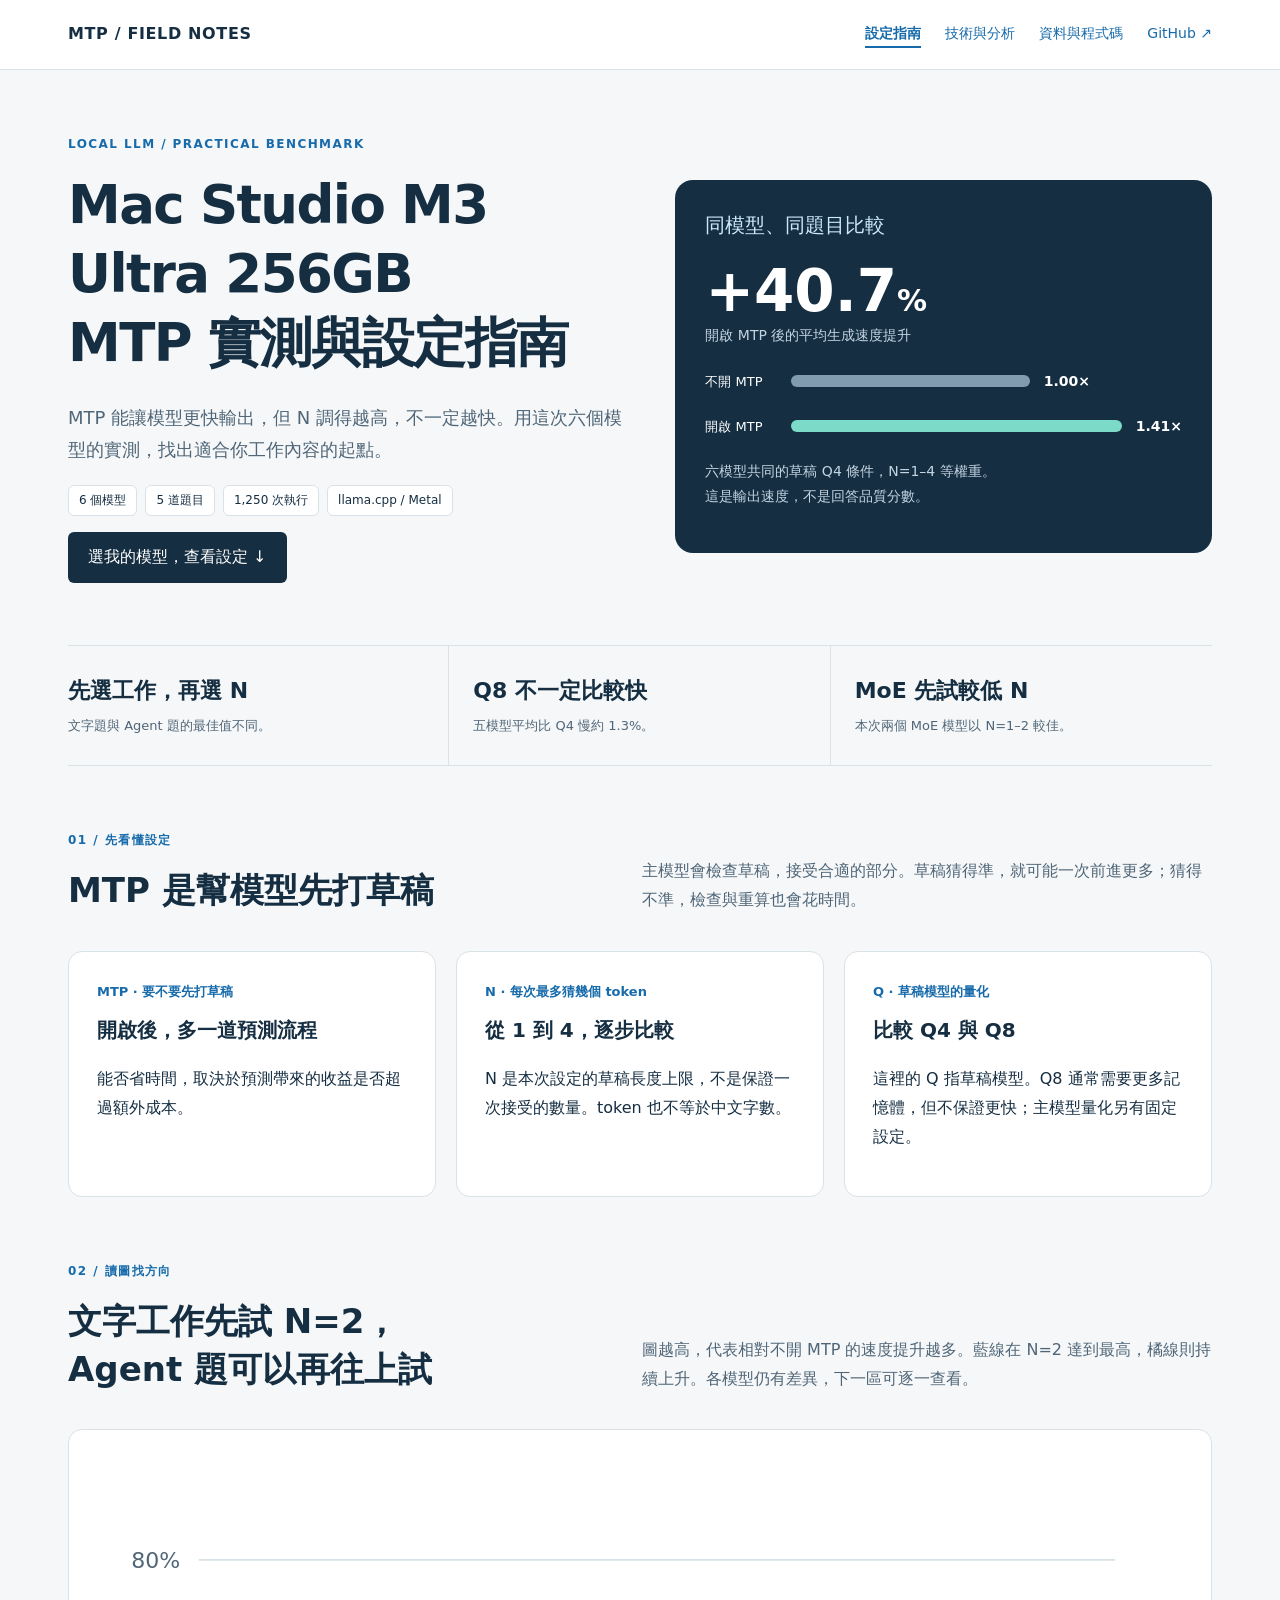
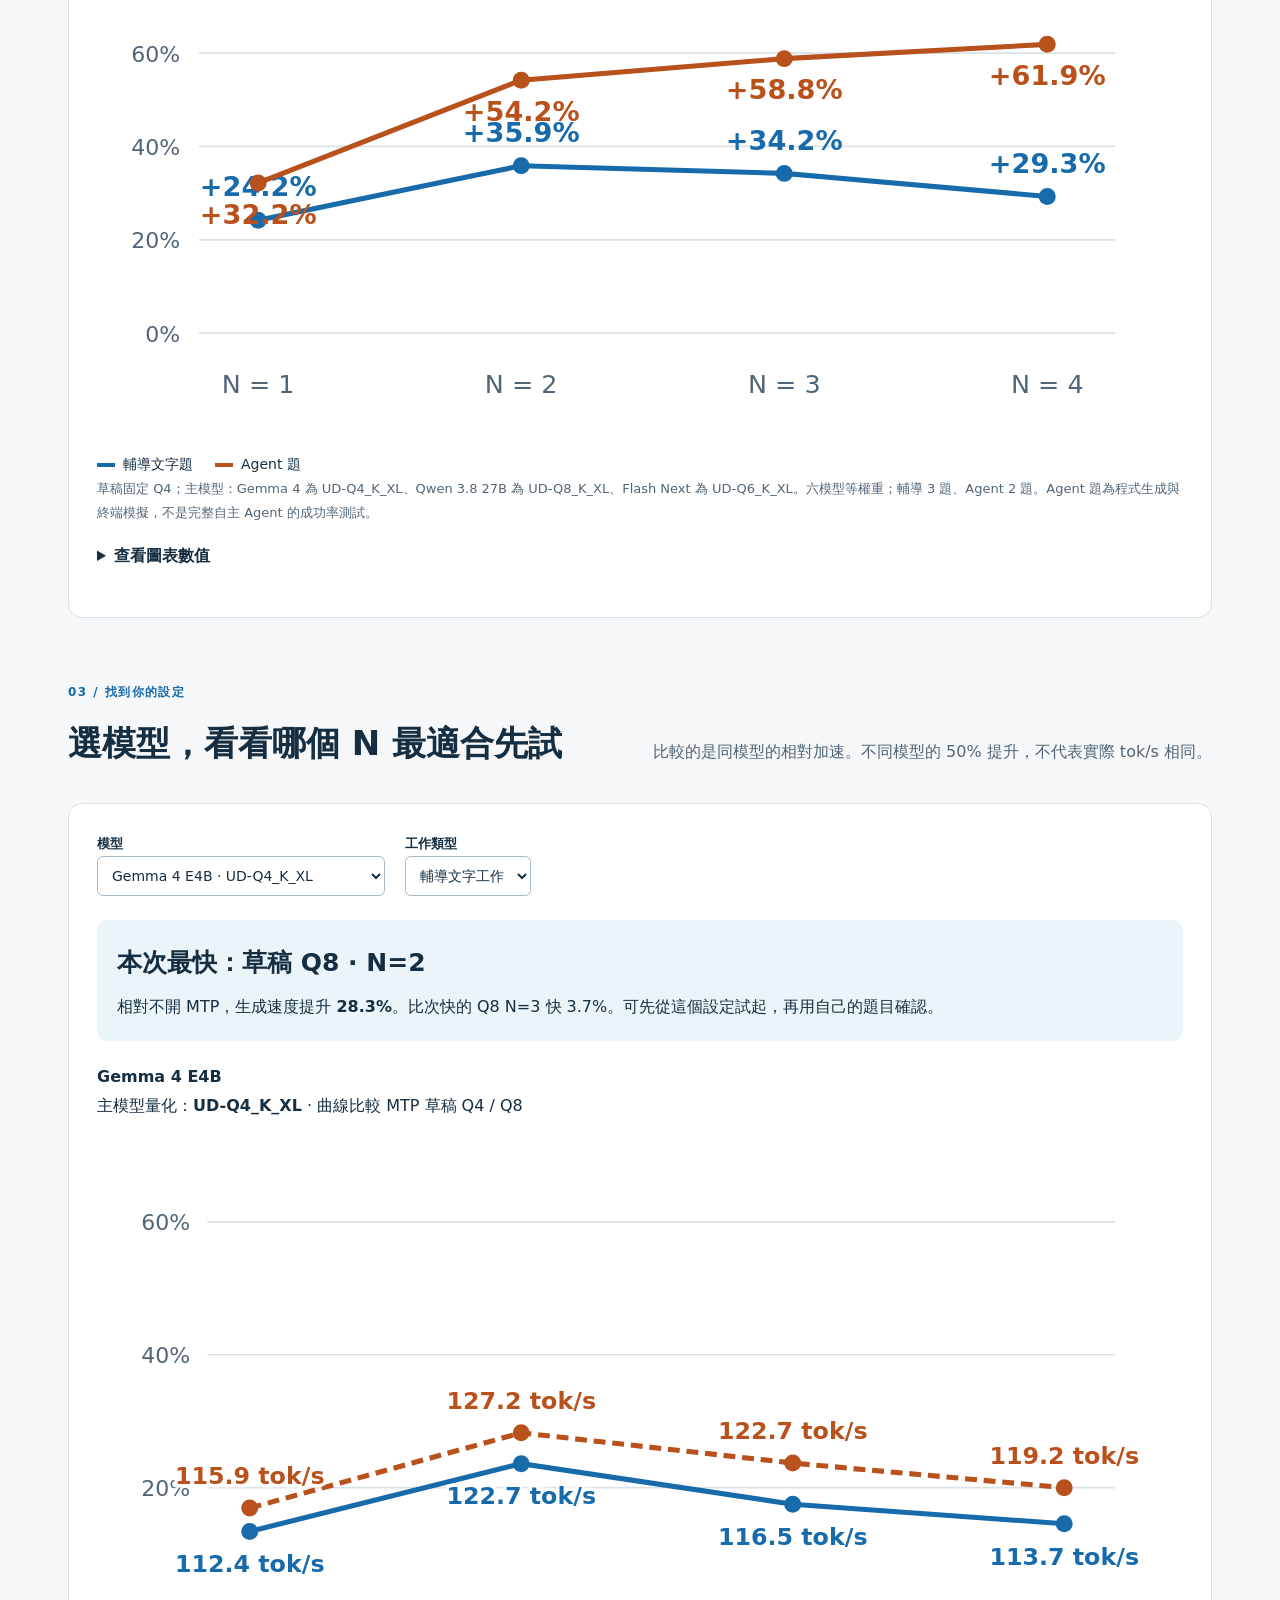
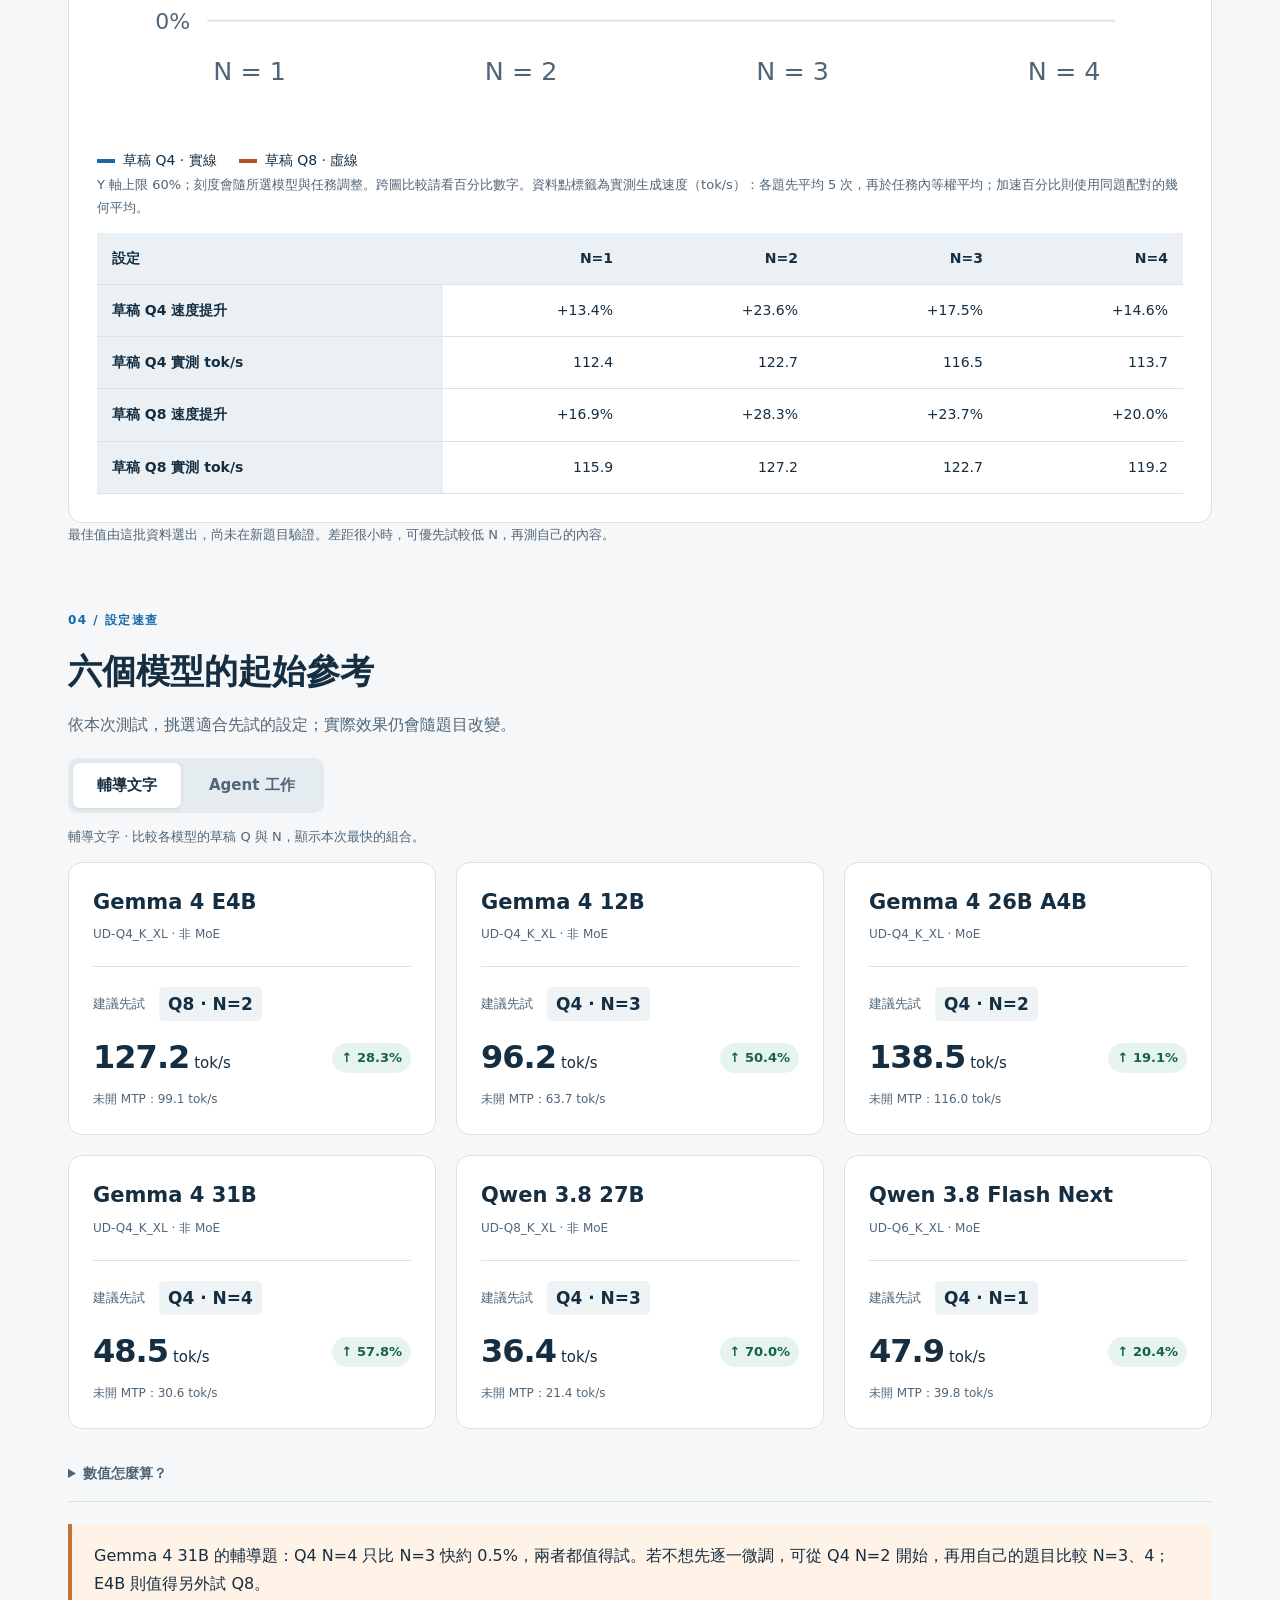
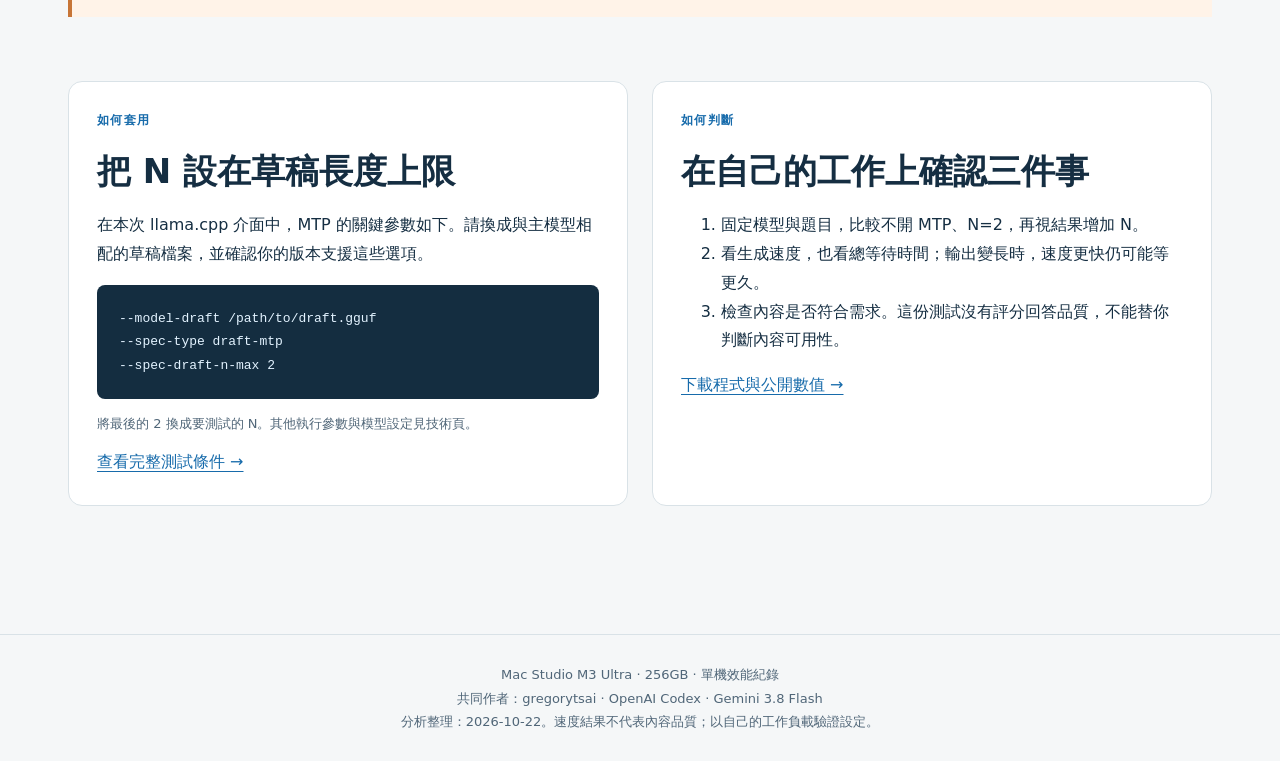
==== index.html @ 3a847cf1 "Simplify model reference cards with task switching and clear speed hierarchy" ====
<!doctype html><html lang="zh-Hant"><head><meta charset="utf-8"><meta name="viewport" content="width=device-width, initial-scale=1"><title>Mac Studio M3 Ultra 256GB｜MTP 實測與設定指南｜Mac Studio MTP 實測</title><meta name="description" content="Mac Studio M3 Ultra 256GB MTP 實測：用圖表比較六個模型與 N=1–4，找出適合文字與 Agent 題目的設定。"><link rel="stylesheet" href="assets/style.css?v=6c5e10ddde"></head><body><a class="skip" href="#main">跳到主要內容</a><header><nav aria-label="主要導覽"><a class="brand" href="index.html">MTP / FIELD NOTES</a><div class="links"><a href="index.html" aria-current="page">設定指南</a><a href="analysis.html">技術與分析</a><a href="resources.html">資料與程式碼</a><a href="https://github.com/gregorytsai/mac-studio-m3-ultra-mtp-benchmark">GitHub ↗</a></div></nav></header><main id="main"><div class="hero"><div><div class="eyebrow">Local LLM / Practical benchmark</div><h1>Mac Studio M3 Ultra 256GB<br>MTP 實測與設定指南</h1><p class="lead">MTP 能讓模型更快輸出，但 N 調得越高，不一定越快。用這次六個模型的實測，找出適合你工作內容的起點。</p><div class="tags"><span class="tag">6 個模型</span><span class="tag">5 道題目</span><span class="tag">1,250 次執行</span><span class="tag">llama.cpp / Metal</span></div><a class="button" href="#choose">選我的模型，查看設定 ↓</a></div><aside class="hero-figure"><h3>同模型、同題目比較</h3><div class="big">+40.7<span style="font-size:30px">%</span></div><p>開啟 MTP 後的平均生成速度提升</p><div class="meter"><span>不開 MTP</span><i style="width:50%"></i><strong>1.00×</strong></div><div class="meter accent"><span>開啟 MTP</span><i style="width:70.35%"></i><strong>1.41×</strong></div><p>六模型共同的草稿 Q4 條件，N=1–4 等權重。<br>這是輸出速度，不是回答品質分數。</p></aside></div>
<div class="keyline"><div><strong>先選工作，再選 N</strong><span class="small">文字題與 Agent 題的最佳值不同。</span></div><div><strong>Q8 不一定比較快</strong><span class="small">五模型平均比 Q4 慢約 1.3%。</span></div><div><strong>MoE 先試較低 N</strong><span class="small">本次兩個 MoE 模型以 N=1–2 較佳。</span></div></div>
<section><div class="section-head"><div><div class="eyebrow">01 / 先看懂設定</div><h2>MTP 是幫模型先打草稿</h2></div><p>主模型會檢查草稿，接受合適的部分。草稿猜得準，就可能一次前進更多；猜得不準，檢查與重算也會花時間。</p></div><div class="three"><div class="panel"><div class="step">MTP · 要不要先打草稿</div><h3>開啟後，多一道預測流程</h3><p>能否省時間，取決於預測帶來的收益是否超過額外成本。</p></div><div class="panel"><div class="step">N · 每次最多猜幾個 token</div><h3>從 1 到 4，逐步比較</h3><p>N 是本次設定的草稿長度上限，不是保證一次接受的數量。token 也不等於中文字數。</p></div><div class="panel"><div class="step">Q · 草稿模型的量化</div><h3>比較 Q4 與 Q8</h3><p>這裡的 Q 指草稿模型。Q8 通常需要更多記憶體，但不保證更快；主模型量化另有固定設定。</p></div></div></section>
<section><div class="section-head"><div><div class="eyebrow">02 / 讀圖找方向</div><h2>文字工作先試 N=2，<br>Agent 題可以再往上試</h2></div><p>圖越高，代表相對不開 MTP 的速度提升越多。藍線在 N=2 達到最高，橘線則持續上升。各模型仍有差異，下一區可逐一查看。</p></div><div class="panel"><svg class="chart" viewBox="0 0 640 350" role="img" aria-label="N 對兩種任務的速度提升：輔導題 N2 最快，Agent 題 N4 最快"><title>N 對兩種任務的速度提升：輔導題 N2 最快，Agent 題 N4 最快</title><line x1="60" y1="280.0" x2="600" y2="280.0" stroke="#d9e2e7"/><text x="49" y="285.0" text-anchor="end" fill="#506678" font-size="13">0%</text><line x1="60" y1="225.0" x2="600" y2="225.0" stroke="#d9e2e7"/><text x="49" y="230.0" text-anchor="end" fill="#506678" font-size="13">20%</text><line x1="60" y1="170.0" x2="600" y2="170.0" stroke="#d9e2e7"/><text x="49" y="175.0" text-anchor="end" fill="#506678" font-size="13">40%</text><line x1="60" y1="115.0" x2="600" y2="115.0" stroke="#d9e2e7"/><text x="49" y="120.0" text-anchor="end" fill="#506678" font-size="13">60%</text><line x1="60" y1="60.0" x2="600" y2="60.0" stroke="#d9e2e7"/><text x="49" y="65.0" text-anchor="end" fill="#506678" font-size="13">80%</text><text x="95" y="315" text-anchor="middle" fill="#506678" font-size="15">N = 1</text><text x="250" y="315" text-anchor="middle" fill="#506678" font-size="15">N = 2</text><text x="405" y="315" text-anchor="middle" fill="#506678" font-size="15">N = 3</text><text x="560" y="315" text-anchor="middle" fill="#506678" font-size="15">N = 4</text><polyline points="95,213.43019608552544 250,181.3461354832413 405,185.86373686963196 560,199.47923442155178" fill="none" stroke="#176bab" stroke-width="3"/><circle cx="95" cy="213.43019608552544" r="5" fill="#176bab"/><text x="95" y="199.43019608552544" text-anchor="middle" fill="#176bab" font-size="16" font-weight="700">+24.2%</text><circle cx="250" cy="181.3461354832413" r="5" fill="#176bab"/><text x="250" y="167.3461354832413" text-anchor="middle" fill="#176bab" font-size="16" font-weight="700">+35.9%</text><circle cx="405" cy="185.86373686963196" r="5" fill="#176bab"/><text x="405" y="171.86373686963196" text-anchor="middle" fill="#176bab" font-size="16" font-weight="700">+34.2%</text><circle cx="560" cy="199.47923442155178" r="5" fill="#176bab"/><text x="560" y="185.47923442155178" text-anchor="middle" fill="#176bab" font-size="16" font-weight="700">+29.3%</text><polyline points="95,191.50888054503207 250,130.92419528535163 405,118.23379412002478 560,109.81890485485482" fill="none" stroke="#b9511c" stroke-width="3"/><circle cx="95" cy="191.50888054503207" r="5" fill="#b9511c"/><text x="95" y="215.50888054503207" text-anchor="middle" fill="#b9511c" font-size="16" font-weight="700">+32.2%</text><circle cx="250" cy="130.92419528535163" r="5" fill="#b9511c"/><text x="250" y="154.92419528535163" text-anchor="middle" fill="#b9511c" font-size="16" font-weight="700">+54.2%</text><circle cx="405" cy="118.23379412002478" r="5" fill="#b9511c"/><text x="405" y="142.23379412002478" text-anchor="middle" fill="#b9511c" font-size="16" font-weight="700">+58.8%</text><circle cx="560" cy="109.81890485485482" r="5" fill="#b9511c"/><text x="560" y="133.81890485485482" text-anchor="middle" fill="#b9511c" font-size="16" font-weight="700">+61.9%</text></svg><div class="legend"><span>輔導文字題</span><span>Agent 題</span></div><p class="caption">草稿固定 Q4；主模型：Gemma 4 為 UD-Q4_K_XL、Qwen 3.8 27B 為 UD-Q8_K_XL、Flash Next 為 UD-Q6_K_XL。六模型等權重；輔導 3 題、Agent 2 題。Agent 題為程式生成與終端模擬，不是完整自主 Agent 的成功率測試。</p><details><summary>查看圖表數值</summary><div class="table-wrap"><table><thead><tr><th>N</th><th>輔導文字題</th><th>Agent 題</th></tr></thead><tbody><tr><td>1</td><td>+24.2%</td><td>+32.2%</td></tr><tr><td>2</td><td>+35.9%</td><td>+54.2%</td></tr><tr><td>3</td><td>+34.2%</td><td>+58.8%</td></tr><tr><td>4</td><td>+29.3%</td><td>+61.9%</td></tr></tbody></table></div></details></div></section>
<section id="choose"><div class="section-head"><div><div class="eyebrow">03 / 找到你的設定</div><h2>選模型，看看哪個 N 最適合先試</h2></div><p>比較的是同模型的相對加速。不同模型的 50% 提升，不代表實際 tok/s 相同。</p></div><div class="panel"><div class="controls"><div><label for="model">模型</label><select id="model"><option value="0">Gemma 4 E4B · UD-Q4_K_XL</option><option value="1">Gemma 4 12B · UD-Q4_K_XL</option><option value="2">Gemma 4 26B A4B · UD-Q4_K_XL</option><option value="3">Gemma 4 31B · UD-Q4_K_XL</option><option value="4">Qwen 3.8 27B · UD-Q8_K_XL</option><option value="5">Qwen 3.8 Flash Next · UD-Q6_K_XL</option></select></div><div><label for="task">工作類型</label><select id="task"><option value="counseling">輔導文字工作</option><option value="agent">Agent 題</option></select></div></div><div id="recommend" class="recommend" aria-live="polite"></div><div id="model-chart"></div><div id="model-table"></div><noscript><p>互動圖表需要 JavaScript。下方的設定速查表仍可直接閱讀。</p></noscript></div><p class="caption">最佳值由這批資料選出，尚未在新題目驗證。差距很小時，可優先試較低 N，再測自己的內容。</p></section>
<section id="quick-reference"><div class="eyebrow">04 / 設定速查</div><h2>六個模型的起始參考</h2><p class="reference-intro">依本次測試，挑選適合先試的設定；實際效果仍會隨題目改變。</p><div class="task-switch" role="group" aria-label="速查卡片的工作類型" hidden><button type="button" data-card-choice="counseling" aria-pressed="true">輔導文字</button><button type="button" data-card-choice="agent" aria-pressed="false">Agent 工作</button></div><p id="card-task-status" class="small" aria-live="polite">比較各模型的草稿 Q 與 N，顯示本次最快的組合。</p><div class="three reference-grid"><article class="model-card"><h3>Gemma 4 E4B</h3><p class="model-spec">UD-Q4_K_XL · 非 MoE</p><div class="task-result" data-card-task="counseling"><p class="card-task-name">輔導文字</p><div class="setting"><span>建議先試</span><b>Q8 · N=2</b></div><div class="speed-line"><strong>127.2<small> tok/s</small></strong><span class="gain-badge" aria-label="生成速度提升 28.3%">↑ 28.3%</span></div><p class="baseline">未開 MTP：99.1 tok/s</p></div><div class="task-result" data-card-task="agent"><p class="card-task-name">Agent 題</p><div class="setting"><span>建議先試</span><b>Q8 · N=4</b></div><div class="speed-line"><strong>160.4<small> tok/s</small></strong><span class="gain-badge" aria-label="生成速度提升 58.7%">↑ 58.7%</span></div><p class="baseline">未開 MTP：100.5 tok/s</p></div></article><article class="model-card"><h3>Gemma 4 12B</h3><p class="model-spec">UD-Q4_K_XL · 非 MoE</p><div class="task-result" data-card-task="counseling"><p class="card-task-name">輔導文字</p><div class="setting"><span>建議先試</span><b>Q4 · N=3</b></div><div class="speed-line"><strong>96.2<small> tok/s</small></strong><span class="gain-badge" aria-label="生成速度提升 50.4%">↑ 50.4%</span></div><p class="baseline">未開 MTP：63.7 tok/s</p></div><div class="task-result" data-card-task="agent"><p class="card-task-name">Agent 題</p><div class="setting"><span>建議先試</span><b>Q4 · N=4</b></div><div class="speed-line"><strong>125.6<small> tok/s</small></strong><span class="gain-badge" aria-label="生成速度提升 93.2%">↑ 93.2%</span></div><p class="baseline">未開 MTP：64.9 tok/s</p></div></article><article class="model-card"><h3>Gemma 4 26B A4B</h3><p class="model-spec">UD-Q4_K_XL · MoE</p><div class="task-result" data-card-task="counseling"><p class="card-task-name">輔導文字</p><div class="setting"><span>建議先試</span><b>Q4 · N=2</b></div><div class="speed-line"><strong>138.5<small> tok/s</small></strong><span class="gain-badge" aria-label="生成速度提升 19.1%">↑ 19.1%</span></div><p class="baseline">未開 MTP：116.0 tok/s</p></div><div class="task-result" data-card-task="agent"><p class="card-task-name">Agent 題</p><div class="setting"><span>建議先試</span><b>Q4 · N=2</b></div><div class="speed-line"><strong>165.0<small> tok/s</small></strong><span class="gain-badge" aria-label="生成速度提升 39.5%">↑ 39.5%</span></div><p class="baseline">未開 MTP：118.2 tok/s</p></div></article><article class="model-card"><h3>Gemma 4 31B</h3><p class="model-spec">UD-Q4_K_XL · 非 MoE</p><div class="task-result" data-card-task="counseling"><p class="card-task-name">輔導文字</p><div class="setting"><span>建議先試</span><b>Q4 · N=4</b></div><div class="speed-line"><strong>48.5<small> tok/s</small></strong><span class="gain-badge" aria-label="生成速度提升 57.8%">↑ 57.8%</span></div><p class="baseline">未開 MTP：30.6 tok/s</p></div><div class="task-result" data-card-task="agent"><p class="card-task-name">Agent 題</p><div class="setting"><span>建議先試</span><b>Q4 · N=4</b></div><div class="speed-line"><strong>64.3<small> tok/s</small></strong><span class="gain-badge" aria-label="生成速度提升 104.9%">↑ 104.9%</span></div><p class="baseline">未開 MTP：31.3 tok/s</p></div></article><article class="model-card"><h3>Qwen 3.8 27B</h3><p class="model-spec">UD-Q8_K_XL · 非 MoE</p><div class="task-result" data-card-task="counseling"><p class="card-task-name">輔導文字</p><div class="setting"><span>建議先試</span><b>Q4 · N=3</b></div><div class="speed-line"><strong>36.4<small> tok/s</small></strong><span class="gain-badge" aria-label="生成速度提升 70.0%">↑ 70.0%</span></div><p class="baseline">未開 MTP：21.4 tok/s</p></div><div class="task-result" data-card-task="agent"><p class="card-task-name">Agent 題</p><div class="setting"><span>建議先試</span><b>Q4 · N=4</b></div><div class="speed-line"><strong>41.2<small> tok/s</small></strong><span class="gain-badge" aria-label="生成速度提升 91.1%">↑ 91.1%</span></div><p class="baseline">未開 MTP：21.5 tok/s</p></div></article><article class="model-card"><h3>Qwen 3.8 Flash Next</h3><p class="model-spec">UD-Q6_K_XL · MoE</p><div class="task-result" data-card-task="counseling"><p class="card-task-name">輔導文字</p><div class="setting"><span>建議先試</span><b>Q4 · N=1</b></div><div class="speed-line"><strong>47.9<small> tok/s</small></strong><span class="gain-badge" aria-label="生成速度提升 20.4%">↑ 20.4%</span></div><p class="baseline">未開 MTP：39.8 tok/s</p></div><div class="task-result" data-card-task="agent"><p class="card-task-name">Agent 題</p><div class="setting"><span>建議先試</span><b>Q4 · N=2</b></div><div class="speed-line"><strong>49.3<small> tok/s</small></strong><span class="gain-badge" aria-label="生成速度提升 23.4%">↑ 23.4%</span></div><p class="baseline">未開 MTP：40.0 tok/s</p></div></article></div><details class="calculation-details"><summary>數值怎麼算？</summary><p>卡片同時比較可用的草稿 Q 與 N；Qwen 3.8 27B 只有 Q4 資料。顯示的是本次最快觀察值，不是所有情境的固定答案。</p><p>tok/s 為任務內各題的平均生成速度，不含輸入處理（prefill）；提升百分比則先在同題內比較後取幾何平均，因此不一定等於卡片上兩個速度直接相除。Agent 工作使用程式生成與終端模擬題，並非完整自主 Agent 的成功率測試。</p></details><div class="note">Gemma 4 31B 的輔導題：Q4 N=4 只比 N=3 快約 0.5%，兩者都值得試。若不想先逐一微調，可從 Q4 N=2 開始，再用自己的題目比較 N=3、4；E4B 則值得另外試 Q8。</div></section>
<section class="two"><div class="panel"><div class="eyebrow">如何套用</div><h2>把 N 設在草稿長度上限</h2><p>在本次 llama.cpp 介面中，MTP 的關鍵參數如下。請換成與主模型相配的草稿檔案，並確認你的版本支援這些選項。</p><pre><code>--model-draft /path/to/draft.gguf
--spec-type draft-mtp
--spec-draft-n-max 2</code></pre><p class="small">將最後的 2 換成要測試的 N。其他執行參數與模型設定見技術頁。</p><a href="analysis.html#environment">查看完整測試條件 →</a></div><div class="panel"><div class="eyebrow">如何判斷</div><h2>在自己的工作上確認三件事</h2><ol><li>固定模型與題目，比較不開 MTP、N=2，再視結果增加 N。</li><li>看生成速度，也看總等待時間；輸出變長時，速度更快仍可能等更久。</li><li>檢查內容是否符合需求。這份測試沒有評分回答品質，不能替你判斷內容可用性。</li></ol><a href="resources.html">下載程式與公開數值 →</a></div></section></main><footer>Mac Studio M3 Ultra · 256GB · 單機效能紀錄<br>共同作者：gregorytsai · OpenAI Codex · Gemini 3.8 Flash<br>分析整理：2026-10-22。速度結果不代表內容品質；以自己的工作負載驗證設定。</footer><script src="assets/chart-data.js?v=64180e77f6"></script><script src="assets/explore.js?v=54dd68bf6f"></script></body></html>
---- assets/style.css ----
:root{--ink:#152e42;--muted:#506678;--blue:#176bab;--orange:#b9511c;--teal:#137466;--paper:#f5f7f8;--line:#d9e2e7}*{box-sizing:border-box}html{scroll-behavior:smooth}body{margin:0;background:var(--paper);color:var(--ink);font:16px/1.8 system-ui,-apple-system,"Microsoft JhengHei",sans-serif}a{color:var(--blue);text-underline-offset:4px}a:hover{color:#103b60}header{background:#fff;border-bottom:1px solid var(--line)}nav{max-width:1200px;margin:auto;display:flex;align-items:center;justify-content:space-between;gap:20px;padding:20px 28px;flex-wrap:wrap}.brand{font-weight:800;letter-spacing:.04em;color:var(--ink);text-decoration:none}nav .links{display:flex;gap:24px;flex-wrap:wrap}nav .links a{text-decoration:none;font-size:14px}nav a[aria-current=page]{font-weight:800;border-bottom:2px solid var(--blue)}main{max-width:1200px;margin:auto;padding:0 28px 64px}h1,h2,h3,p{margin-top:0}h1{font-size:clamp(30px,4.5vw,53px);line-height:1.3;letter-spacing:-.03em;margin-bottom:24px}h2{font-size:clamp(25px,3vw,34px);line-height:1.4;margin-bottom:16px}h3{font-size:20px;line-height:1.5}.eyebrow{font-size:12px;font-weight:800;letter-spacing:.12em;color:var(--blue);text-transform:uppercase;margin-bottom:16px}.hero{display:grid;grid-template-columns:1.05fr 1fr;gap:44px;padding:64px 0 46px;align-items:center}.lead{font-size:18px;color:var(--muted)}.tags{display:flex;gap:8px;flex-wrap:wrap}.tag{border:1px solid var(--line);background:#fff;border-radius:6px;padding:4px 10px;font-size:12px}.button{display:inline-block;background:var(--ink);color:#fff;text-decoration:none;border-radius:6px;padding:11px 20px;margin:16px 0}.button:hover{background:var(--blue);color:#fff}.hero-figure{background:var(--ink);color:white;border-radius:18px;padding:30px}.hero-figure h3{color:#cde8fa;font-weight:500}.hero-figure .big{font-size:58px;font-weight:800;line-height:1.1}.hero-figure p{color:#c4d5e2;font-size:14px}.meter{display:flex;align-items:center;gap:14px;margin:20px 0}.meter span{min-width:72px;font-size:13px}.meter i{display:block;background:#829caf;height:12px;border-radius:8px}.meter.accent i{background:#7cdbc8}.meter strong{font-size:14px;white-space:nowrap}.keyline{display:grid;grid-template-columns:repeat(3,1fr);border-top:1px solid var(--line);border-bottom:1px solid var(--line);margin-bottom:64px}.keyline>div{padding:25px 24px;border-right:1px solid var(--line)}.keyline>div:first-child{padding-left:0}.keyline>div:last-child{border:0}.keyline strong{display:block;font-size:22px}.small,.caption{font-size:13px;color:var(--muted)}section{margin:0 0 64px;scroll-margin-top:24px}.section-head{display:flex;justify-content:space-between;align-items:end;gap:30px;margin-bottom:20px}.section-head p{max-width:570px;color:var(--muted)}.panel{background:#fff;border:1px solid var(--line);border-radius:14px;padding:28px}.two{display:grid;grid-template-columns:1fr 1fr;gap:24px}.three{display:grid;grid-template-columns:repeat(3,1fr);gap:20px}.callout{border-left:4px solid var(--teal);background:#e9f3f0;padding:18px 22px;margin:22px 0}.note{background:#fff3e8;border-left:4px solid #c77537;padding:18px 22px;margin:22px 0}.chart{width:100%;height:auto;display:block}.legend{display:flex;gap:22px;flex-wrap:wrap;font-size:14px}.legend span:before{content:"";display:inline-block;width:18px;height:4px;background:var(--blue);margin-right:8px;vertical-align:middle}.legend span:nth-child(2):before{background:var(--orange)}.controls{display:flex;gap:20px;align-items:end;flex-wrap:wrap;margin-bottom:24px}label{display:block;font-size:13px;font-weight:700}select{font:inherit;color:var(--ink);border:1px solid #a7b9c6;border-radius:6px;padding:10px;background:white;max-width:100%}.recommend{padding:20px;background:#eaf4f9;border-radius:10px;margin-bottom:22px}.recommend strong{font-size:25px}.recommend p{margin:8px 0 0}.table-wrap{overflow-x:auto}table{width:100%;border-collapse:collapse;font-size:14px;background:white}th,td{padding:13px 15px;border-bottom:1px solid var(--line);text-align:right;white-space:nowrap}th{background:#eaf0f3;font-weight:700}th:first-child,td:first-child{text-align:left}td strong{color:var(--teal)}.step{font-weight:800;color:var(--blue);font-size:13px;margin-bottom:12px}.model-card{background:white;border:1px solid var(--line);border-radius:10px;padding:24px}.model-card .setting{display:flex;justify-content:space-between;align-items:center;margin:16px 0 6px;gap:10px}.setting b{font-size:19px}.model-card p{font-size:13px;color:var(--muted);margin:0}.model-card h3{margin-bottom:20px}.model-card .meta{font-size:11px;letter-spacing:.06em;color:var(--muted)}footer{border-top:1px solid var(--line);padding:28px;text-align:center;color:var(--muted);font-size:13px}code,pre{font-family:ui-monospace,Consolas,monospace;font-size:13px}code{background:#e8eef2;padding:2px 5px;border-radius:3px}pre{background:#142d40;color:#e3f3ff;padding:22px;border-radius:8px;overflow:auto}pre code{background:none;padding:0;color:inherit}.page-title{padding:52px 0 28px;max-width:850px}.prose{max-width:940px}.prose p,.prose li{color:#344e61}.downloads{display:grid;grid-template-columns:1fr 1fr;gap:15px}.download{display:block;padding:20px;background:#fff;border:1px solid var(--line);border-radius:8px;text-decoration:none}.download small{display:block;color:var(--muted)}details{margin:18px 0}summary{cursor:pointer;font-weight:700}ul{padding-left:24px}a:focus-visible,button:focus-visible,select:focus-visible,summary:focus-visible{outline:3px solid #e79d37;outline-offset:4px}.skip{position:absolute;left:-999px}.skip:focus{left:10px;top:5px;background:white;padding:8px;z-index:10}@media(max-width:800px){.hero{grid-template-columns:1fr;padding-top:36px;gap:24px}.three{grid-template-columns:1fr 1fr}.two{grid-template-columns:1fr}.keyline{margin-bottom:40px}.keyline>div{padding:18px 12px}.keyline strong{font-size:18px}.section-head{display:block}section{margin-bottom:44px}}@media(max-width:520px){main{padding:0 18px 40px}nav{padding:16px 18px;gap:12px}nav .links{gap:16px}.three,.downloads{grid-template-columns:1fr}.panel{padding:18px}.hero-figure{padding:24px}.keyline{grid-template-columns:1fr}.keyline>div{border-right:0;border-bottom:1px solid var(--line);padding:14px 0}.keyline strong{display:inline;margin-right:10px}.controls{display:block}.controls>div{margin-bottom:15px}.chart text{font-size:13px}th,td{padding:10px}}

.file{overflow-wrap:anywhere;word-break:break-word}.file code{white-space:normal}.model-card h3{margin-bottom:10px}select{font-size:14px;width:100%}.controls>div{min-width:0;max-width:100%}

.model-card .actual-speed{margin:8px 0 10px;color:#344e61}.actual-speed strong{font-size:22px;color:var(--teal)}

/* Compact task-specific reference cards. */
.task-switch{display:inline-flex;gap:4px;padding:5px;background:#e5ecf0;border-radius:10px;margin:4px 0 12px}.task-switch[hidden],.task-result[hidden]{display:none}.task-switch button{font:inherit;font-size:15px;font-weight:650;border:0;border-radius:7px;padding:9px 24px;color:var(--muted);background:transparent;cursor:pointer}.task-switch button[aria-pressed=true]{color:var(--ink);background:white;box-shadow:0 1px 4px #152e421a}.reference-intro{color:var(--muted);margin-bottom:14px}.reference-grid .model-card{padding:24px;border-radius:14px}.reference-grid h3{margin:0 0 6px;font-size:21px}.reference-grid .model-spec{font-size:12px;color:var(--muted);padding-bottom:20px;border-bottom:1px solid var(--line)}.reference-grid .setting{margin:20px 0 16px;justify-content:flex-start;gap:14px}.reference-grid .setting span{font-size:13px;color:var(--muted)}.reference-grid .setting b{font-size:17px;background:#eef3f6;border-radius:5px;padding:2px 9px}.speed-line{display:flex;align-items:center;justify-content:space-between;gap:8px;font-variant-numeric:tabular-nums}.speed-line>strong{font-size:32px;line-height:1.3;color:var(--ink);letter-spacing:-.03em}.speed-line small{font-size:15px;font-weight:500;letter-spacing:0}.gain-badge{white-space:nowrap;font-size:13px;font-weight:700;color:#14624e;background:#e7f4ee;border-radius:20px;padding:3px 9px}.reference-grid .baseline{margin-top:10px;color:var(--muted);font-size:12px}.card-task-name{margin-top:16px!important}.reference-grid.is-filtered .card-task-name{display:none}.calculation-details{font-size:14px;color:var(--muted);padding:14px 0;border-bottom:1px solid var(--line)}.calculation-details p{margin:12px 0}.task-switch button:hover{color:var(--ink)}@media(max-width:520px){.task-switch{display:flex}.task-switch button{flex:1;padding:9px 14px}.reference-grid .model-card{padding:22px}}
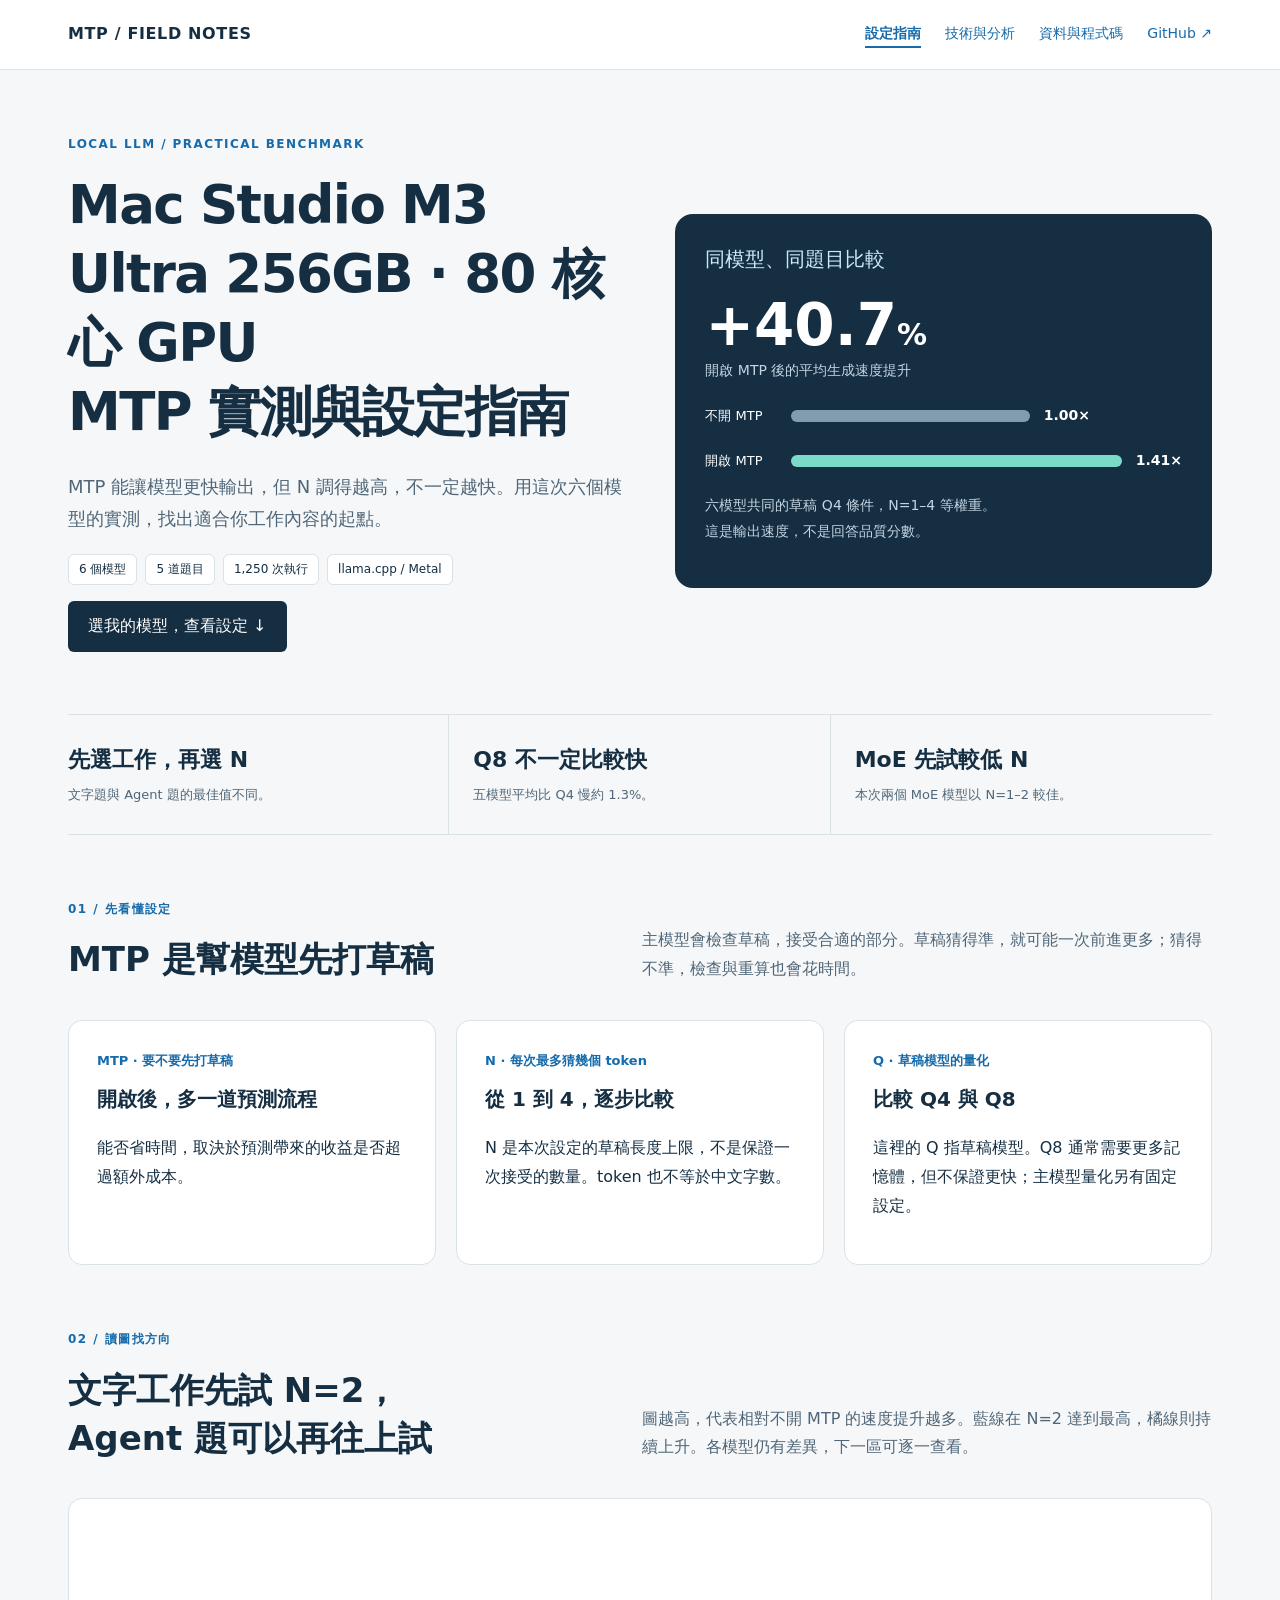
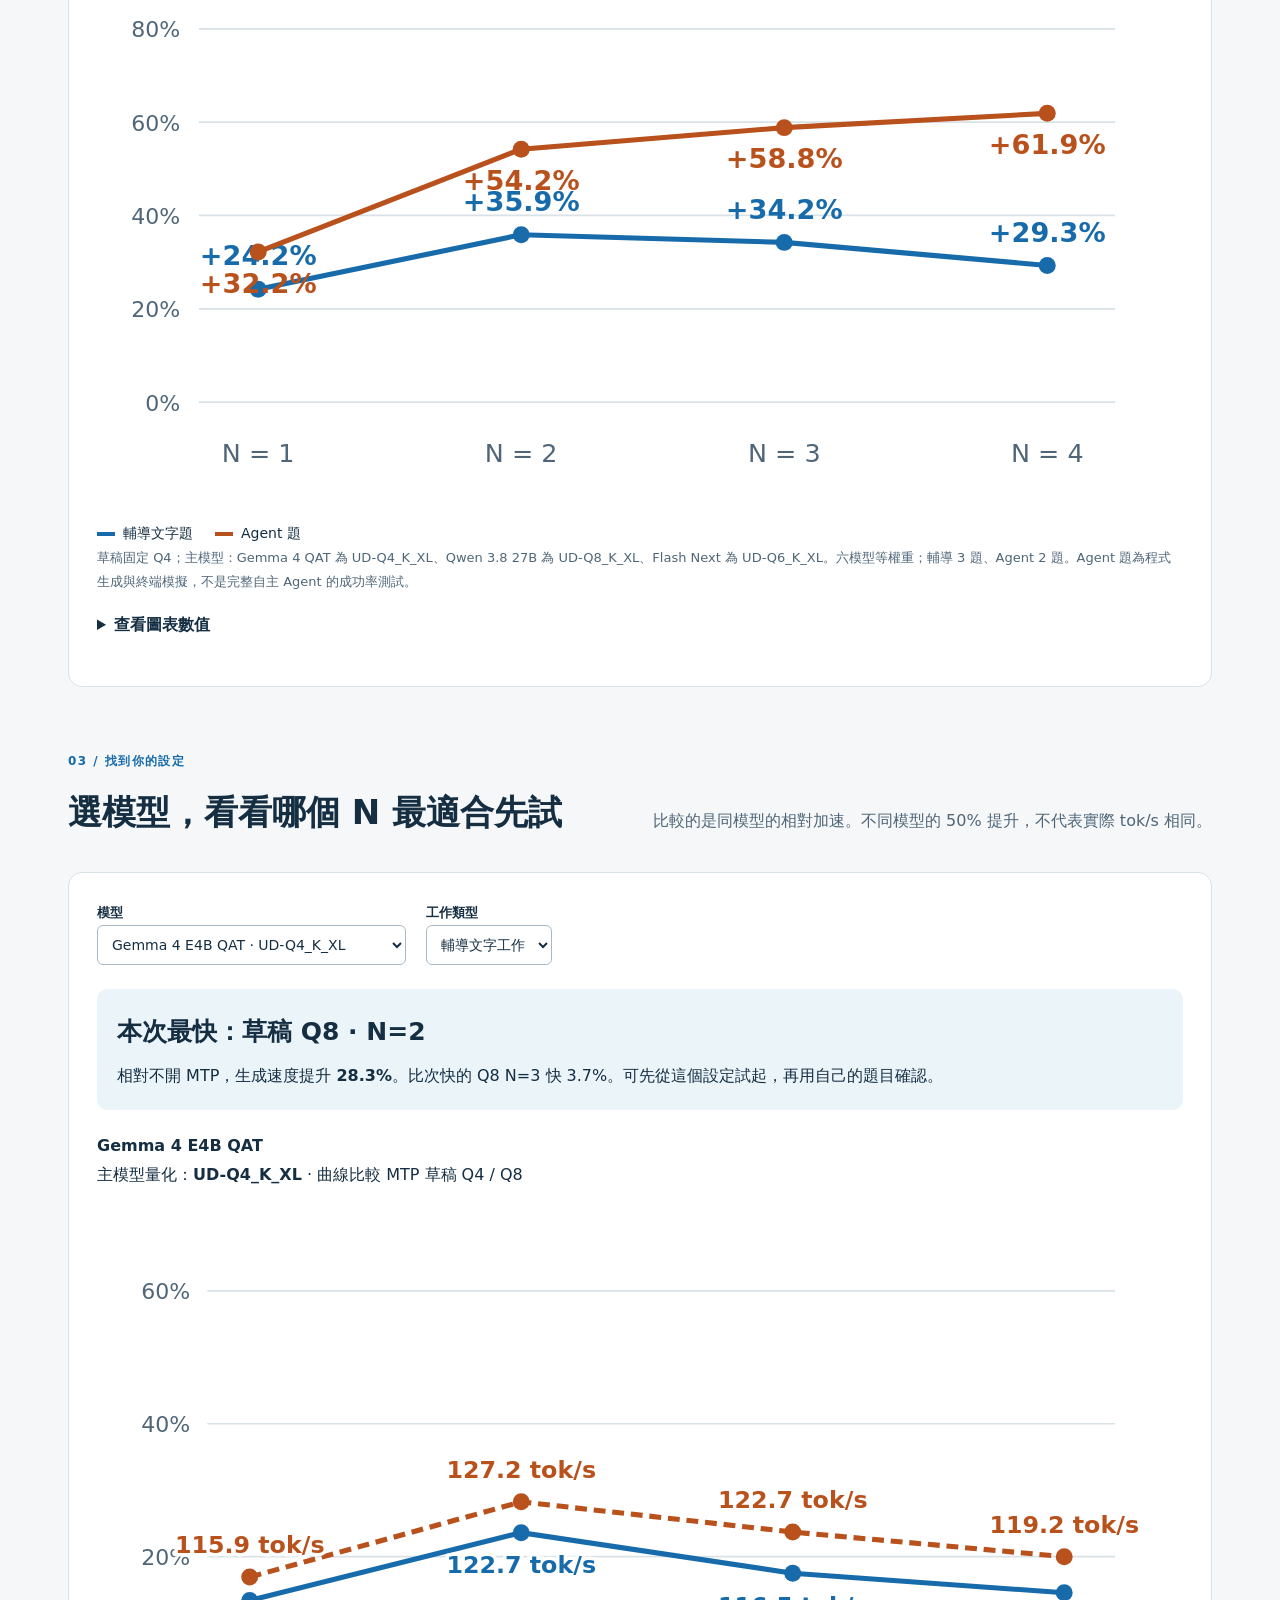
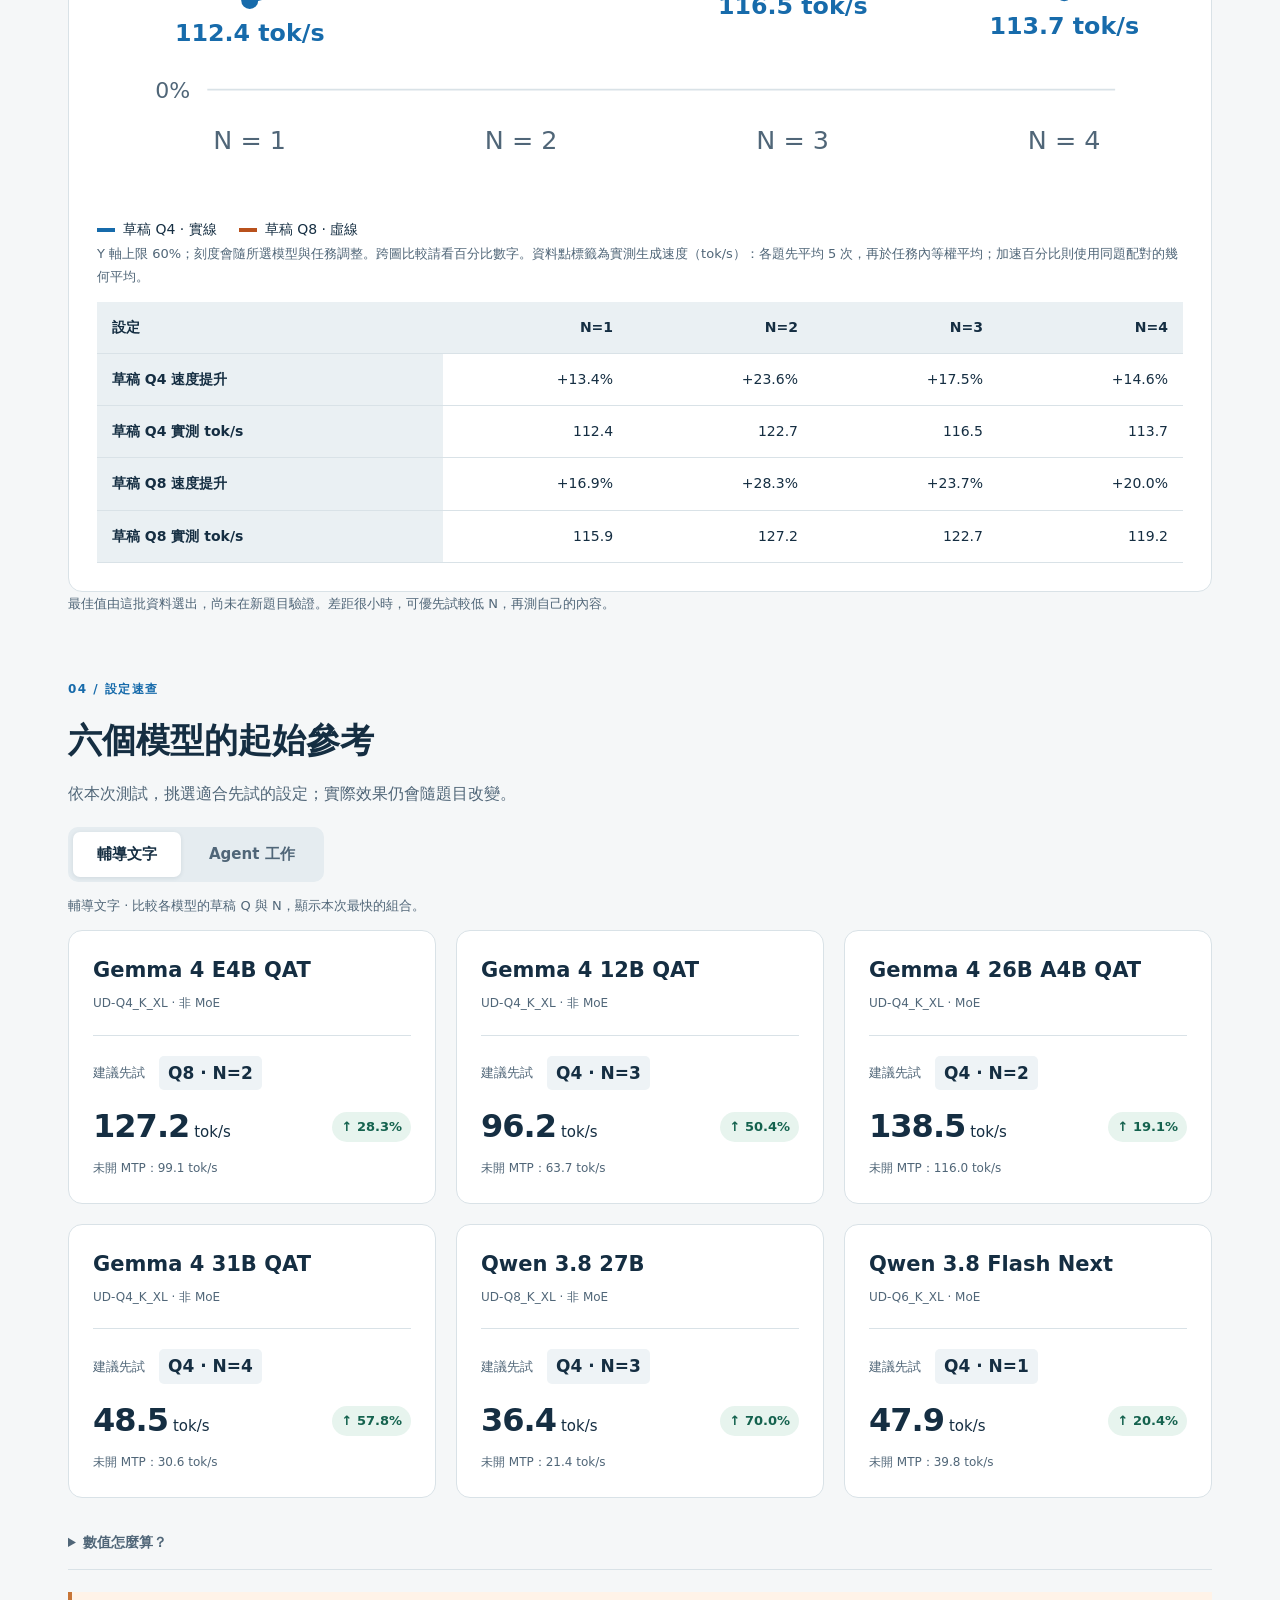
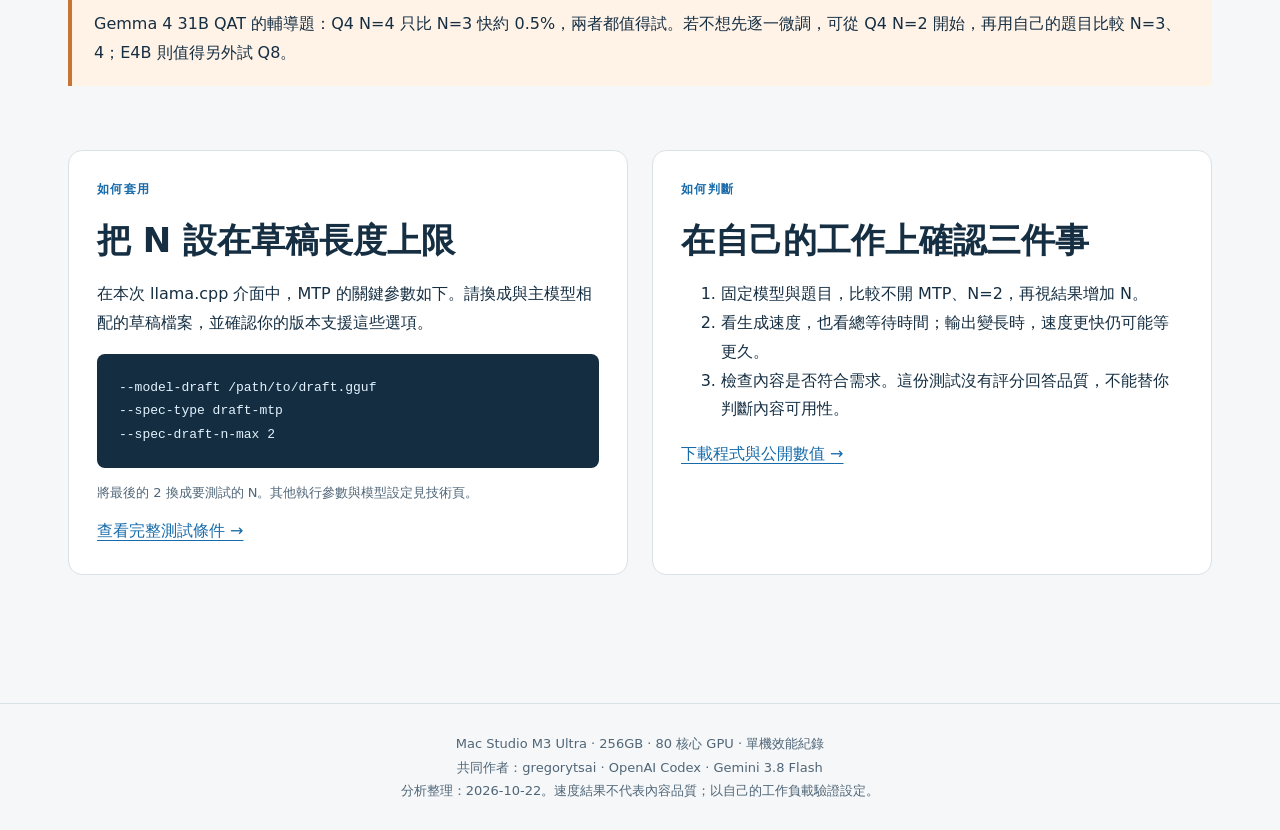
==== commit 69ef09b5: "Identify Gemma 4 QAT variants and owner-confirmed 80-core GPU" ====
--- a/index.html
+++ b/index.html
@@ -1,9 +1,9 @@
-<!doctype html><html lang="zh-Hant"><head><meta charset="utf-8"><meta name="viewport" content="width=device-width, initial-scale=1"><title>Mac Studio M3 Ultra 256GB｜MTP 實測與設定指南｜Mac Studio MTP 實測</title><meta name="description" content="Mac Studio M3 Ultra 256GB MTP 實測：用圖表比較六個模型與 N=1–4，找出適合文字與 Agent 題目的設定。"><link rel="stylesheet" href="assets/style.css?v=6c5e10ddde"></head><body><a class="skip" href="#main">跳到主要內容</a><header><nav aria-label="主要導覽"><a class="brand" href="index.html">MTP / FIELD NOTES</a><div class="links"><a href="index.html" aria-current="page">設定指南</a><a href="analysis.html">技術與分析</a><a href="resources.html">資料與程式碼</a><a href="https://github.com/gregorytsai/mac-studio-m3-ultra-mtp-benchmark">GitHub ↗</a></div></nav></header><main id="main"><div class="hero"><div><div class="eyebrow">Local LLM / Practical benchmark</div><h1>Mac Studio M3 Ultra 256GB<br>MTP 實測與設定指南</h1><p class="lead">MTP 能讓模型更快輸出，但 N 調得越高，不一定越快。用這次六個模型的實測，找出適合你工作內容的起點。</p><div class="tags"><span class="tag">6 個模型</span><span class="tag">5 道題目</span><span class="tag">1,250 次執行</span><span class="tag">llama.cpp / Metal</span></div><a class="button" href="#choose">選我的模型，查看設定 ↓</a></div><aside class="hero-figure"><h3>同模型、同題目比較</h3><div class="big">+40.7<span style="font-size:30px">%</span></div><p>開啟 MTP 後的平均生成速度提升</p><div class="meter"><span>不開 MTP</span><i style="width:50%"></i><strong>1.00×</strong></div><div class="meter accent"><span>開啟 MTP</span><i style="width:70.35%"></i><strong>1.41×</strong></div><p>六模型共同的草稿 Q4 條件，N=1–4 等權重。<br>這是輸出速度，不是回答品質分數。</p></aside></div>
+<!doctype html><html lang="zh-Hant"><head><meta charset="utf-8"><meta name="viewport" content="width=device-width, initial-scale=1"><title>Mac Studio M3 Ultra 256GB · 80 核心 GPU｜MTP 實測與設定指南｜Mac Studio MTP 實測</title><meta name="description" content="Mac Studio M3 Ultra 256GB · 80 核心 GPU MTP 實測：用圖表比較六個模型與 N=1–4，找出適合文字與 Agent 題目的設定。"><link rel="stylesheet" href="assets/style.css?v=6c5e10ddde"></head><body><a class="skip" href="#main">跳到主要內容</a><header><nav aria-label="主要導覽"><a class="brand" href="index.html">MTP / FIELD NOTES</a><div class="links"><a href="index.html" aria-current="page">設定指南</a><a href="analysis.html">技術與分析</a><a href="resources.html">資料與程式碼</a><a href="https://github.com/gregorytsai/mac-studio-m3-ultra-mtp-benchmark">GitHub ↗</a></div></nav></header><main id="main"><div class="hero"><div><div class="eyebrow">Local LLM / Practical benchmark</div><h1>Mac Studio M3 Ultra 256GB · 80 核心 GPU<br>MTP 實測與設定指南</h1><p class="lead">MTP 能讓模型更快輸出，但 N 調得越高，不一定越快。用這次六個模型的實測，找出適合你工作內容的起點。</p><div class="tags"><span class="tag">6 個模型</span><span class="tag">5 道題目</span><span class="tag">1,250 次執行</span><span class="tag">llama.cpp / Metal</span></div><a class="button" href="#choose">選我的模型，查看設定 ↓</a></div><aside class="hero-figure"><h3>同模型、同題目比較</h3><div class="big">+40.7<span style="font-size:30px">%</span></div><p>開啟 MTP 後的平均生成速度提升</p><div class="meter"><span>不開 MTP</span><i style="width:50%"></i><strong>1.00×</strong></div><div class="meter accent"><span>開啟 MTP</span><i style="width:70.35%"></i><strong>1.41×</strong></div><p>六模型共同的草稿 Q4 條件，N=1–4 等權重。<br>這是輸出速度，不是回答品質分數。</p></aside></div>
 <div class="keyline"><div><strong>先選工作，再選 N</strong><span class="small">文字題與 Agent 題的最佳值不同。</span></div><div><strong>Q8 不一定比較快</strong><span class="small">五模型平均比 Q4 慢約 1.3%。</span></div><div><strong>MoE 先試較低 N</strong><span class="small">本次兩個 MoE 模型以 N=1–2 較佳。</span></div></div>
 <section><div class="section-head"><div><div class="eyebrow">01 / 先看懂設定</div><h2>MTP 是幫模型先打草稿</h2></div><p>主模型會檢查草稿，接受合適的部分。草稿猜得準，就可能一次前進更多；猜得不準，檢查與重算也會花時間。</p></div><div class="three"><div class="panel"><div class="step">MTP · 要不要先打草稿</div><h3>開啟後，多一道預測流程</h3><p>能否省時間，取決於預測帶來的收益是否超過額外成本。</p></div><div class="panel"><div class="step">N · 每次最多猜幾個 token</div><h3>從 1 到 4，逐步比較</h3><p>N 是本次設定的草稿長度上限，不是保證一次接受的數量。token 也不等於中文字數。</p></div><div class="panel"><div class="step">Q · 草稿模型的量化</div><h3>比較 Q4 與 Q8</h3><p>這裡的 Q 指草稿模型。Q8 通常需要更多記憶體，但不保證更快；主模型量化另有固定設定。</p></div></div></section>
-<section><div class="section-head"><div><div class="eyebrow">02 / 讀圖找方向</div><h2>文字工作先試 N=2，<br>Agent 題可以再往上試</h2></div><p>圖越高，代表相對不開 MTP 的速度提升越多。藍線在 N=2 達到最高，橘線則持續上升。各模型仍有差異，下一區可逐一查看。</p></div><div class="panel"><svg class="chart" viewBox="0 0 640 350" role="img" aria-label="N 對兩種任務的速度提升：輔導題 N2 最快，Agent 題 N4 最快"><title>N 對兩種任務的速度提升：輔導題 N2 最快，Agent 題 N4 最快</title><line x1="60" y1="280.0" x2="600" y2="280.0" stroke="#d9e2e7"/><text x="49" y="285.0" text-anchor="end" fill="#506678" font-size="13">0%</text><line x1="60" y1="225.0" x2="600" y2="225.0" stroke="#d9e2e7"/><text x="49" y="230.0" text-anchor="end" fill="#506678" font-size="13">20%</text><line x1="60" y1="170.0" x2="600" y2="170.0" stroke="#d9e2e7"/><text x="49" y="175.0" text-anchor="end" fill="#506678" font-size="13">40%</text><line x1="60" y1="115.0" x2="600" y2="115.0" stroke="#d9e2e7"/><text x="49" y="120.0" text-anchor="end" fill="#506678" font-size="13">60%</text><line x1="60" y1="60.0" x2="600" y2="60.0" stroke="#d9e2e7"/><text x="49" y="65.0" text-anchor="end" fill="#506678" font-size="13">80%</text><text x="95" y="315" text-anchor="middle" fill="#506678" font-size="15">N = 1</text><text x="250" y="315" text-anchor="middle" fill="#506678" font-size="15">N = 2</text><text x="405" y="315" text-anchor="middle" fill="#506678" font-size="15">N = 3</text><text x="560" y="315" text-anchor="middle" fill="#506678" font-size="15">N = 4</text><polyline points="95,213.43019608552544 250,181.3461354832413 405,185.86373686963196 560,199.47923442155178" fill="none" stroke="#176bab" stroke-width="3"/><circle cx="95" cy="213.43019608552544" r="5" fill="#176bab"/><text x="95" y="199.43019608552544" text-anchor="middle" fill="#176bab" font-size="16" font-weight="700">+24.2%</text><circle cx="250" cy="181.3461354832413" r="5" fill="#176bab"/><text x="250" y="167.3461354832413" text-anchor="middle" fill="#176bab" font-size="16" font-weight="700">+35.9%</text><circle cx="405" cy="185.86373686963196" r="5" fill="#176bab"/><text x="405" y="171.86373686963196" text-anchor="middle" fill="#176bab" font-size="16" font-weight="700">+34.2%</text><circle cx="560" cy="199.47923442155178" r="5" fill="#176bab"/><text x="560" y="185.47923442155178" text-anchor="middle" fill="#176bab" font-size="16" font-weight="700">+29.3%</text><polyline points="95,191.50888054503207 250,130.92419528535163 405,118.23379412002478 560,109.81890485485482" fill="none" stroke="#b9511c" stroke-width="3"/><circle cx="95" cy="191.50888054503207" r="5" fill="#b9511c"/><text x="95" y="215.50888054503207" text-anchor="middle" fill="#b9511c" font-size="16" font-weight="700">+32.2%</text><circle cx="250" cy="130.92419528535163" r="5" fill="#b9511c"/><text x="250" y="154.92419528535163" text-anchor="middle" fill="#b9511c" font-size="16" font-weight="700">+54.2%</text><circle cx="405" cy="118.23379412002478" r="5" fill="#b9511c"/><text x="405" y="142.23379412002478" text-anchor="middle" fill="#b9511c" font-size="16" font-weight="700">+58.8%</text><circle cx="560" cy="109.81890485485482" r="5" fill="#b9511c"/><text x="560" y="133.81890485485482" text-anchor="middle" fill="#b9511c" font-size="16" font-weight="700">+61.9%</text></svg><div class="legend"><span>輔導文字題</span><span>Agent 題</span></div><p class="caption">草稿固定 Q4；主模型：Gemma 4 為 UD-Q4_K_XL、Qwen 3.8 27B 為 UD-Q8_K_XL、Flash Next 為 UD-Q6_K_XL。六模型等權重；輔導 3 題、Agent 2 題。Agent 題為程式生成與終端模擬，不是完整自主 Agent 的成功率測試。</p><details><summary>查看圖表數值</summary><div class="table-wrap"><table><thead><tr><th>N</th><th>輔導文字題</th><th>Agent 題</th></tr></thead><tbody><tr><td>1</td><td>+24.2%</td><td>+32.2%</td></tr><tr><td>2</td><td>+35.9%</td><td>+54.2%</td></tr><tr><td>3</td><td>+34.2%</td><td>+58.8%</td></tr><tr><td>4</td><td>+29.3%</td><td>+61.9%</td></tr></tbody></table></div></details></div></section>
-<section id="choose"><div class="section-head"><div><div class="eyebrow">03 / 找到你的設定</div><h2>選模型，看看哪個 N 最適合先試</h2></div><p>比較的是同模型的相對加速。不同模型的 50% 提升，不代表實際 tok/s 相同。</p></div><div class="panel"><div class="controls"><div><label for="model">模型</label><select id="model"><option value="0">Gemma 4 E4B · UD-Q4_K_XL</option><option value="1">Gemma 4 12B · UD-Q4_K_XL</option><option value="2">Gemma 4 26B A4B · UD-Q4_K_XL</option><option value="3">Gemma 4 31B · UD-Q4_K_XL</option><option value="4">Qwen 3.8 27B · UD-Q8_K_XL</option><option value="5">Qwen 3.8 Flash Next · UD-Q6_K_XL</option></select></div><div><label for="task">工作類型</label><select id="task"><option value="counseling">輔導文字工作</option><option value="agent">Agent 題</option></select></div></div><div id="recommend" class="recommend" aria-live="polite"></div><div id="model-chart"></div><div id="model-table"></div><noscript><p>互動圖表需要 JavaScript。下方的設定速查表仍可直接閱讀。</p></noscript></div><p class="caption">最佳值由這批資料選出，尚未在新題目驗證。差距很小時，可優先試較低 N，再測自己的內容。</p></section>
-<section id="quick-reference"><div class="eyebrow">04 / 設定速查</div><h2>六個模型的起始參考</h2><p class="reference-intro">依本次測試，挑選適合先試的設定；實際效果仍會隨題目改變。</p><div class="task-switch" role="group" aria-label="速查卡片的工作類型" hidden><button type="button" data-card-choice="counseling" aria-pressed="true">輔導文字</button><button type="button" data-card-choice="agent" aria-pressed="false">Agent 工作</button></div><p id="card-task-status" class="small" aria-live="polite">比較各模型的草稿 Q 與 N，顯示本次最快的組合。</p><div class="three reference-grid"><article class="model-card"><h3>Gemma 4 E4B</h3><p class="model-spec">UD-Q4_K_XL · 非 MoE</p><div class="task-result" data-card-task="counseling"><p class="card-task-name">輔導文字</p><div class="setting"><span>建議先試</span><b>Q8 · N=2</b></div><div class="speed-line"><strong>127.2<small> tok/s</small></strong><span class="gain-badge" aria-label="生成速度提升 28.3%">↑ 28.3%</span></div><p class="baseline">未開 MTP：99.1 tok/s</p></div><div class="task-result" data-card-task="agent"><p class="card-task-name">Agent 題</p><div class="setting"><span>建議先試</span><b>Q8 · N=4</b></div><div class="speed-line"><strong>160.4<small> tok/s</small></strong><span class="gain-badge" aria-label="生成速度提升 58.7%">↑ 58.7%</span></div><p class="baseline">未開 MTP：100.5 tok/s</p></div></article><article class="model-card"><h3>Gemma 4 12B</h3><p class="model-spec">UD-Q4_K_XL · 非 MoE</p><div class="task-result" data-card-task="counseling"><p class="card-task-name">輔導文字</p><div class="setting"><span>建議先試</span><b>Q4 · N=3</b></div><div class="speed-line"><strong>96.2<small> tok/s</small></strong><span class="gain-badge" aria-label="生成速度提升 50.4%">↑ 50.4%</span></div><p class="baseline">未開 MTP：63.7 tok/s</p></div><div class="task-result" data-card-task="agent"><p class="card-task-name">Agent 題</p><div class="setting"><span>建議先試</span><b>Q4 · N=4</b></div><div class="speed-line"><strong>125.6<small> tok/s</small></strong><span class="gain-badge" aria-label="生成速度提升 93.2%">↑ 93.2%</span></div><p class="baseline">未開 MTP：64.9 tok/s</p></div></article><article class="model-card"><h3>Gemma 4 26B A4B</h3><p class="model-spec">UD-Q4_K_XL · MoE</p><div class="task-result" data-card-task="counseling"><p class="card-task-name">輔導文字</p><div class="setting"><span>建議先試</span><b>Q4 · N=2</b></div><div class="speed-line"><strong>138.5<small> tok/s</small></strong><span class="gain-badge" aria-label="生成速度提升 19.1%">↑ 19.1%</span></div><p class="baseline">未開 MTP：116.0 tok/s</p></div><div class="task-result" data-card-task="agent"><p class="card-task-name">Agent 題</p><div class="setting"><span>建議先試</span><b>Q4 · N=2</b></div><div class="speed-line"><strong>165.0<small> tok/s</small></strong><span class="gain-badge" aria-label="生成速度提升 39.5%">↑ 39.5%</span></div><p class="baseline">未開 MTP：118.2 tok/s</p></div></article><article class="model-card"><h3>Gemma 4 31B</h3><p class="model-spec">UD-Q4_K_XL · 非 MoE</p><div class="task-result" data-card-task="counseling"><p class="card-task-name">輔導文字</p><div class="setting"><span>建議先試</span><b>Q4 · N=4</b></div><div class="speed-line"><strong>48.5<small> tok/s</small></strong><span class="gain-badge" aria-label="生成速度提升 57.8%">↑ 57.8%</span></div><p class="baseline">未開 MTP：30.6 tok/s</p></div><div class="task-result" data-card-task="agent"><p class="card-task-name">Agent 題</p><div class="setting"><span>建議先試</span><b>Q4 · N=4</b></div><div class="speed-line"><strong>64.3<small> tok/s</small></strong><span class="gain-badge" aria-label="生成速度提升 104.9%">↑ 104.9%</span></div><p class="baseline">未開 MTP：31.3 tok/s</p></div></article><article class="model-card"><h3>Qwen 3.8 27B</h3><p class="model-spec">UD-Q8_K_XL · 非 MoE</p><div class="task-result" data-card-task="counseling"><p class="card-task-name">輔導文字</p><div class="setting"><span>建議先試</span><b>Q4 · N=3</b></div><div class="speed-line"><strong>36.4<small> tok/s</small></strong><span class="gain-badge" aria-label="生成速度提升 70.0%">↑ 70.0%</span></div><p class="baseline">未開 MTP：21.4 tok/s</p></div><div class="task-result" data-card-task="agent"><p class="card-task-name">Agent 題</p><div class="setting"><span>建議先試</span><b>Q4 · N=4</b></div><div class="speed-line"><strong>41.2<small> tok/s</small></strong><span class="gain-badge" aria-label="生成速度提升 91.1%">↑ 91.1%</span></div><p class="baseline">未開 MTP：21.5 tok/s</p></div></article><article class="model-card"><h3>Qwen 3.8 Flash Next</h3><p class="model-spec">UD-Q6_K_XL · MoE</p><div class="task-result" data-card-task="counseling"><p class="card-task-name">輔導文字</p><div class="setting"><span>建議先試</span><b>Q4 · N=1</b></div><div class="speed-line"><strong>47.9<small> tok/s</small></strong><span class="gain-badge" aria-label="生成速度提升 20.4%">↑ 20.4%</span></div><p class="baseline">未開 MTP：39.8 tok/s</p></div><div class="task-result" data-card-task="agent"><p class="card-task-name">Agent 題</p><div class="setting"><span>建議先試</span><b>Q4 · N=2</b></div><div class="speed-line"><strong>49.3<small> tok/s</small></strong><span class="gain-badge" aria-label="生成速度提升 23.4%">↑ 23.4%</span></div><p class="baseline">未開 MTP：40.0 tok/s</p></div></article></div><details class="calculation-details"><summary>數值怎麼算？</summary><p>卡片同時比較可用的草稿 Q 與 N；Qwen 3.8 27B 只有 Q4 資料。顯示的是本次最快觀察值，不是所有情境的固定答案。</p><p>tok/s 為任務內各題的平均生成速度，不含輸入處理（prefill）；提升百分比則先在同題內比較後取幾何平均，因此不一定等於卡片上兩個速度直接相除。Agent 工作使用程式生成與終端模擬題，並非完整自主 Agent 的成功率測試。</p></details><div class="note">Gemma 4 31B 的輔導題：Q4 N=4 只比 N=3 快約 0.5%，兩者都值得試。若不想先逐一微調，可從 Q4 N=2 開始，再用自己的題目比較 N=3、4；E4B 則值得另外試 Q8。</div></section>
+<section><div class="section-head"><div><div class="eyebrow">02 / 讀圖找方向</div><h2>文字工作先試 N=2，<br>Agent 題可以再往上試</h2></div><p>圖越高，代表相對不開 MTP 的速度提升越多。藍線在 N=2 達到最高，橘線則持續上升。各模型仍有差異，下一區可逐一查看。</p></div><div class="panel"><svg class="chart" viewBox="0 0 640 350" role="img" aria-label="N 對兩種任務的速度提升：輔導題 N2 最快，Agent 題 N4 最快"><title>N 對兩種任務的速度提升：輔導題 N2 最快，Agent 題 N4 最快</title><line x1="60" y1="280.0" x2="600" y2="280.0" stroke="#d9e2e7"/><text x="49" y="285.0" text-anchor="end" fill="#506678" font-size="13">0%</text><line x1="60" y1="225.0" x2="600" y2="225.0" stroke="#d9e2e7"/><text x="49" y="230.0" text-anchor="end" fill="#506678" font-size="13">20%</text><line x1="60" y1="170.0" x2="600" y2="170.0" stroke="#d9e2e7"/><text x="49" y="175.0" text-anchor="end" fill="#506678" font-size="13">40%</text><line x1="60" y1="115.0" x2="600" y2="115.0" stroke="#d9e2e7"/><text x="49" y="120.0" text-anchor="end" fill="#506678" font-size="13">60%</text><line x1="60" y1="60.0" x2="600" y2="60.0" stroke="#d9e2e7"/><text x="49" y="65.0" text-anchor="end" fill="#506678" font-size="13">80%</text><text x="95" y="315" text-anchor="middle" fill="#506678" font-size="15">N = 1</text><text x="250" y="315" text-anchor="middle" fill="#506678" font-size="15">N = 2</text><text x="405" y="315" text-anchor="middle" fill="#506678" font-size="15">N = 3</text><text x="560" y="315" text-anchor="middle" fill="#506678" font-size="15">N = 4</text><polyline points="95,213.43019608552544 250,181.3461354832413 405,185.86373686963196 560,199.47923442155178" fill="none" stroke="#176bab" stroke-width="3"/><circle cx="95" cy="213.43019608552544" r="5" fill="#176bab"/><text x="95" y="199.43019608552544" text-anchor="middle" fill="#176bab" font-size="16" font-weight="700">+24.2%</text><circle cx="250" cy="181.3461354832413" r="5" fill="#176bab"/><text x="250" y="167.3461354832413" text-anchor="middle" fill="#176bab" font-size="16" font-weight="700">+35.9%</text><circle cx="405" cy="185.86373686963196" r="5" fill="#176bab"/><text x="405" y="171.86373686963196" text-anchor="middle" fill="#176bab" font-size="16" font-weight="700">+34.2%</text><circle cx="560" cy="199.47923442155178" r="5" fill="#176bab"/><text x="560" y="185.47923442155178" text-anchor="middle" fill="#176bab" font-size="16" font-weight="700">+29.3%</text><polyline points="95,191.50888054503207 250,130.92419528535163 405,118.23379412002478 560,109.81890485485482" fill="none" stroke="#b9511c" stroke-width="3"/><circle cx="95" cy="191.50888054503207" r="5" fill="#b9511c"/><text x="95" y="215.50888054503207" text-anchor="middle" fill="#b9511c" font-size="16" font-weight="700">+32.2%</text><circle cx="250" cy="130.92419528535163" r="5" fill="#b9511c"/><text x="250" y="154.92419528535163" text-anchor="middle" fill="#b9511c" font-size="16" font-weight="700">+54.2%</text><circle cx="405" cy="118.23379412002478" r="5" fill="#b9511c"/><text x="405" y="142.23379412002478" text-anchor="middle" fill="#b9511c" font-size="16" font-weight="700">+58.8%</text><circle cx="560" cy="109.81890485485482" r="5" fill="#b9511c"/><text x="560" y="133.81890485485482" text-anchor="middle" fill="#b9511c" font-size="16" font-weight="700">+61.9%</text></svg><div class="legend"><span>輔導文字題</span><span>Agent 題</span></div><p class="caption">草稿固定 Q4；主模型：Gemma 4 QAT 為 UD-Q4_K_XL、Qwen 3.8 27B 為 UD-Q8_K_XL、Flash Next 為 UD-Q6_K_XL。六模型等權重；輔導 3 題、Agent 2 題。Agent 題為程式生成與終端模擬，不是完整自主 Agent 的成功率測試。</p><details><summary>查看圖表數值</summary><div class="table-wrap"><table><thead><tr><th>N</th><th>輔導文字題</th><th>Agent 題</th></tr></thead><tbody><tr><td>1</td><td>+24.2%</td><td>+32.2%</td></tr><tr><td>2</td><td>+35.9%</td><td>+54.2%</td></tr><tr><td>3</td><td>+34.2%</td><td>+58.8%</td></tr><tr><td>4</td><td>+29.3%</td><td>+61.9%</td></tr></tbody></table></div></details></div></section>
+<section id="choose"><div class="section-head"><div><div class="eyebrow">03 / 找到你的設定</div><h2>選模型，看看哪個 N 最適合先試</h2></div><p>比較的是同模型的相對加速。不同模型的 50% 提升，不代表實際 tok/s 相同。</p></div><div class="panel"><div class="controls"><div><label for="model">模型</label><select id="model"><option value="0">Gemma 4 E4B QAT · UD-Q4_K_XL</option><option value="1">Gemma 4 12B QAT · UD-Q4_K_XL</option><option value="2">Gemma 4 26B A4B QAT · UD-Q4_K_XL</option><option value="3">Gemma 4 31B QAT · UD-Q4_K_XL</option><option value="4">Qwen 3.8 27B · UD-Q8_K_XL</option><option value="5">Qwen 3.8 Flash Next · UD-Q6_K_XL</option></select></div><div><label for="task">工作類型</label><select id="task"><option value="counseling">輔導文字工作</option><option value="agent">Agent 題</option></select></div></div><div id="recommend" class="recommend" aria-live="polite"></div><div id="model-chart"></div><div id="model-table"></div><noscript><p>互動圖表需要 JavaScript。下方的設定速查表仍可直接閱讀。</p></noscript></div><p class="caption">最佳值由這批資料選出，尚未在新題目驗證。差距很小時，可優先試較低 N，再測自己的內容。</p></section>
+<section id="quick-reference"><div class="eyebrow">04 / 設定速查</div><h2>六個模型的起始參考</h2><p class="reference-intro">依本次測試，挑選適合先試的設定；實際效果仍會隨題目改變。</p><div class="task-switch" role="group" aria-label="速查卡片的工作類型" hidden><button type="button" data-card-choice="counseling" aria-pressed="true">輔導文字</button><button type="button" data-card-choice="agent" aria-pressed="false">Agent 工作</button></div><p id="card-task-status" class="small" aria-live="polite">比較各模型的草稿 Q 與 N，顯示本次最快的組合。</p><div class="three reference-grid"><article class="model-card"><h3>Gemma 4 E4B QAT</h3><p class="model-spec">UD-Q4_K_XL · 非 MoE</p><div class="task-result" data-card-task="counseling"><p class="card-task-name">輔導文字</p><div class="setting"><span>建議先試</span><b>Q8 · N=2</b></div><div class="speed-line"><strong>127.2<small> tok/s</small></strong><span class="gain-badge" aria-label="生成速度提升 28.3%">↑ 28.3%</span></div><p class="baseline">未開 MTP：99.1 tok/s</p></div><div class="task-result" data-card-task="agent"><p class="card-task-name">Agent 題</p><div class="setting"><span>建議先試</span><b>Q8 · N=4</b></div><div class="speed-line"><strong>160.4<small> tok/s</small></strong><span class="gain-badge" aria-label="生成速度提升 58.7%">↑ 58.7%</span></div><p class="baseline">未開 MTP：100.5 tok/s</p></div></article><article class="model-card"><h3>Gemma 4 12B QAT</h3><p class="model-spec">UD-Q4_K_XL · 非 MoE</p><div class="task-result" data-card-task="counseling"><p class="card-task-name">輔導文字</p><div class="setting"><span>建議先試</span><b>Q4 · N=3</b></div><div class="speed-line"><strong>96.2<small> tok/s</small></strong><span class="gain-badge" aria-label="生成速度提升 50.4%">↑ 50.4%</span></div><p class="baseline">未開 MTP：63.7 tok/s</p></div><div class="task-result" data-card-task="agent"><p class="card-task-name">Agent 題</p><div class="setting"><span>建議先試</span><b>Q4 · N=4</b></div><div class="speed-line"><strong>125.6<small> tok/s</small></strong><span class="gain-badge" aria-label="生成速度提升 93.2%">↑ 93.2%</span></div><p class="baseline">未開 MTP：64.9 tok/s</p></div></article><article class="model-card"><h3>Gemma 4 26B A4B QAT</h3><p class="model-spec">UD-Q4_K_XL · MoE</p><div class="task-result" data-card-task="counseling"><p class="card-task-name">輔導文字</p><div class="setting"><span>建議先試</span><b>Q4 · N=2</b></div><div class="speed-line"><strong>138.5<small> tok/s</small></strong><span class="gain-badge" aria-label="生成速度提升 19.1%">↑ 19.1%</span></div><p class="baseline">未開 MTP：116.0 tok/s</p></div><div class="task-result" data-card-task="agent"><p class="card-task-name">Agent 題</p><div class="setting"><span>建議先試</span><b>Q4 · N=2</b></div><div class="speed-line"><strong>165.0<small> tok/s</small></strong><span class="gain-badge" aria-label="生成速度提升 39.5%">↑ 39.5%</span></div><p class="baseline">未開 MTP：118.2 tok/s</p></div></article><article class="model-card"><h3>Gemma 4 31B QAT</h3><p class="model-spec">UD-Q4_K_XL · 非 MoE</p><div class="task-result" data-card-task="counseling"><p class="card-task-name">輔導文字</p><div class="setting"><span>建議先試</span><b>Q4 · N=4</b></div><div class="speed-line"><strong>48.5<small> tok/s</small></strong><span class="gain-badge" aria-label="生成速度提升 57.8%">↑ 57.8%</span></div><p class="baseline">未開 MTP：30.6 tok/s</p></div><div class="task-result" data-card-task="agent"><p class="card-task-name">Agent 題</p><div class="setting"><span>建議先試</span><b>Q4 · N=4</b></div><div class="speed-line"><strong>64.3<small> tok/s</small></strong><span class="gain-badge" aria-label="生成速度提升 104.9%">↑ 104.9%</span></div><p class="baseline">未開 MTP：31.3 tok/s</p></div></article><article class="model-card"><h3>Qwen 3.8 27B</h3><p class="model-spec">UD-Q8_K_XL · 非 MoE</p><div class="task-result" data-card-task="counseling"><p class="card-task-name">輔導文字</p><div class="setting"><span>建議先試</span><b>Q4 · N=3</b></div><div class="speed-line"><strong>36.4<small> tok/s</small></strong><span class="gain-badge" aria-label="生成速度提升 70.0%">↑ 70.0%</span></div><p class="baseline">未開 MTP：21.4 tok/s</p></div><div class="task-result" data-card-task="agent"><p class="card-task-name">Agent 題</p><div class="setting"><span>建議先試</span><b>Q4 · N=4</b></div><div class="speed-line"><strong>41.2<small> tok/s</small></strong><span class="gain-badge" aria-label="生成速度提升 91.1%">↑ 91.1%</span></div><p class="baseline">未開 MTP：21.5 tok/s</p></div></article><article class="model-card"><h3>Qwen 3.8 Flash Next</h3><p class="model-spec">UD-Q6_K_XL · MoE</p><div class="task-result" data-card-task="counseling"><p class="card-task-name">輔導文字</p><div class="setting"><span>建議先試</span><b>Q4 · N=1</b></div><div class="speed-line"><strong>47.9<small> tok/s</small></strong><span class="gain-badge" aria-label="生成速度提升 20.4%">↑ 20.4%</span></div><p class="baseline">未開 MTP：39.8 tok/s</p></div><div class="task-result" data-card-task="agent"><p class="card-task-name">Agent 題</p><div class="setting"><span>建議先試</span><b>Q4 · N=2</b></div><div class="speed-line"><strong>49.3<small> tok/s</small></strong><span class="gain-badge" aria-label="生成速度提升 23.4%">↑ 23.4%</span></div><p class="baseline">未開 MTP：40.0 tok/s</p></div></article></div><details class="calculation-details"><summary>數值怎麼算？</summary><p>卡片同時比較可用的草稿 Q 與 N；Qwen 3.8 27B 只有 Q4 資料。顯示的是本次最快觀察值，不是所有情境的固定答案。</p><p>tok/s 為任務內各題的平均生成速度，不含輸入處理（prefill）；提升百分比則先在同題內比較後取幾何平均，因此不一定等於卡片上兩個速度直接相除。Agent 工作使用程式生成與終端模擬題，並非完整自主 Agent 的成功率測試。</p></details><div class="note">Gemma 4 31B QAT 的輔導題：Q4 N=4 只比 N=3 快約 0.5%，兩者都值得試。若不想先逐一微調，可從 Q4 N=2 開始，再用自己的題目比較 N=3、4；E4B 則值得另外試 Q8。</div></section>
 <section class="two"><div class="panel"><div class="eyebrow">如何套用</div><h2>把 N 設在草稿長度上限</h2><p>在本次 llama.cpp 介面中，MTP 的關鍵參數如下。請換成與主模型相配的草稿檔案，並確認你的版本支援這些選項。</p><pre><code>--model-draft /path/to/draft.gguf
 --spec-type draft-mtp
---spec-draft-n-max 2</code></pre><p class="small">將最後的 2 換成要測試的 N。其他執行參數與模型設定見技術頁。</p><a href="analysis.html#environment">查看完整測試條件 →</a></div><div class="panel"><div class="eyebrow">如何判斷</div><h2>在自己的工作上確認三件事</h2><ol><li>固定模型與題目，比較不開 MTP、N=2，再視結果增加 N。</li><li>看生成速度，也看總等待時間；輸出變長時，速度更快仍可能等更久。</li><li>檢查內容是否符合需求。這份測試沒有評分回答品質，不能替你判斷內容可用性。</li></ol><a href="resources.html">下載程式與公開數值 →</a></div></section></main><footer>Mac Studio M3 Ultra · 256GB · 單機效能紀錄<br>共同作者：gregorytsai · OpenAI Codex · Gemini 3.8 Flash<br>分析整理：2026-10-22。速度結果不代表內容品質；以自己的工作負載驗證設定。</footer><script src="assets/chart-data.js?v=64180e77f6"></script><script src="assets/explore.js?v=54dd68bf6f"></script></body></html>+--spec-draft-n-max 2</code></pre><p class="small">將最後的 2 換成要測試的 N。其他執行參數與模型設定見技術頁。</p><a href="analysis.html#environment">查看完整測試條件 →</a></div><div class="panel"><div class="eyebrow">如何判斷</div><h2>在自己的工作上確認三件事</h2><ol><li>固定模型與題目，比較不開 MTP、N=2，再視結果增加 N。</li><li>看生成速度，也看總等待時間；輸出變長時，速度更快仍可能等更久。</li><li>檢查內容是否符合需求。這份測試沒有評分回答品質，不能替你判斷內容可用性。</li></ol><a href="resources.html">下載程式與公開數值 →</a></div></section></main><footer>Mac Studio M3 Ultra · 256GB · 80 核心 GPU · 單機效能紀錄<br>共同作者：gregorytsai · OpenAI Codex · Gemini 3.8 Flash<br>分析整理：2026-10-22。速度結果不代表內容品質；以自己的工作負載驗證設定。</footer><script src="assets/chart-data.js?v=785a38ec07"></script><script src="assets/explore.js?v=54dd68bf6f"></script></body></html>
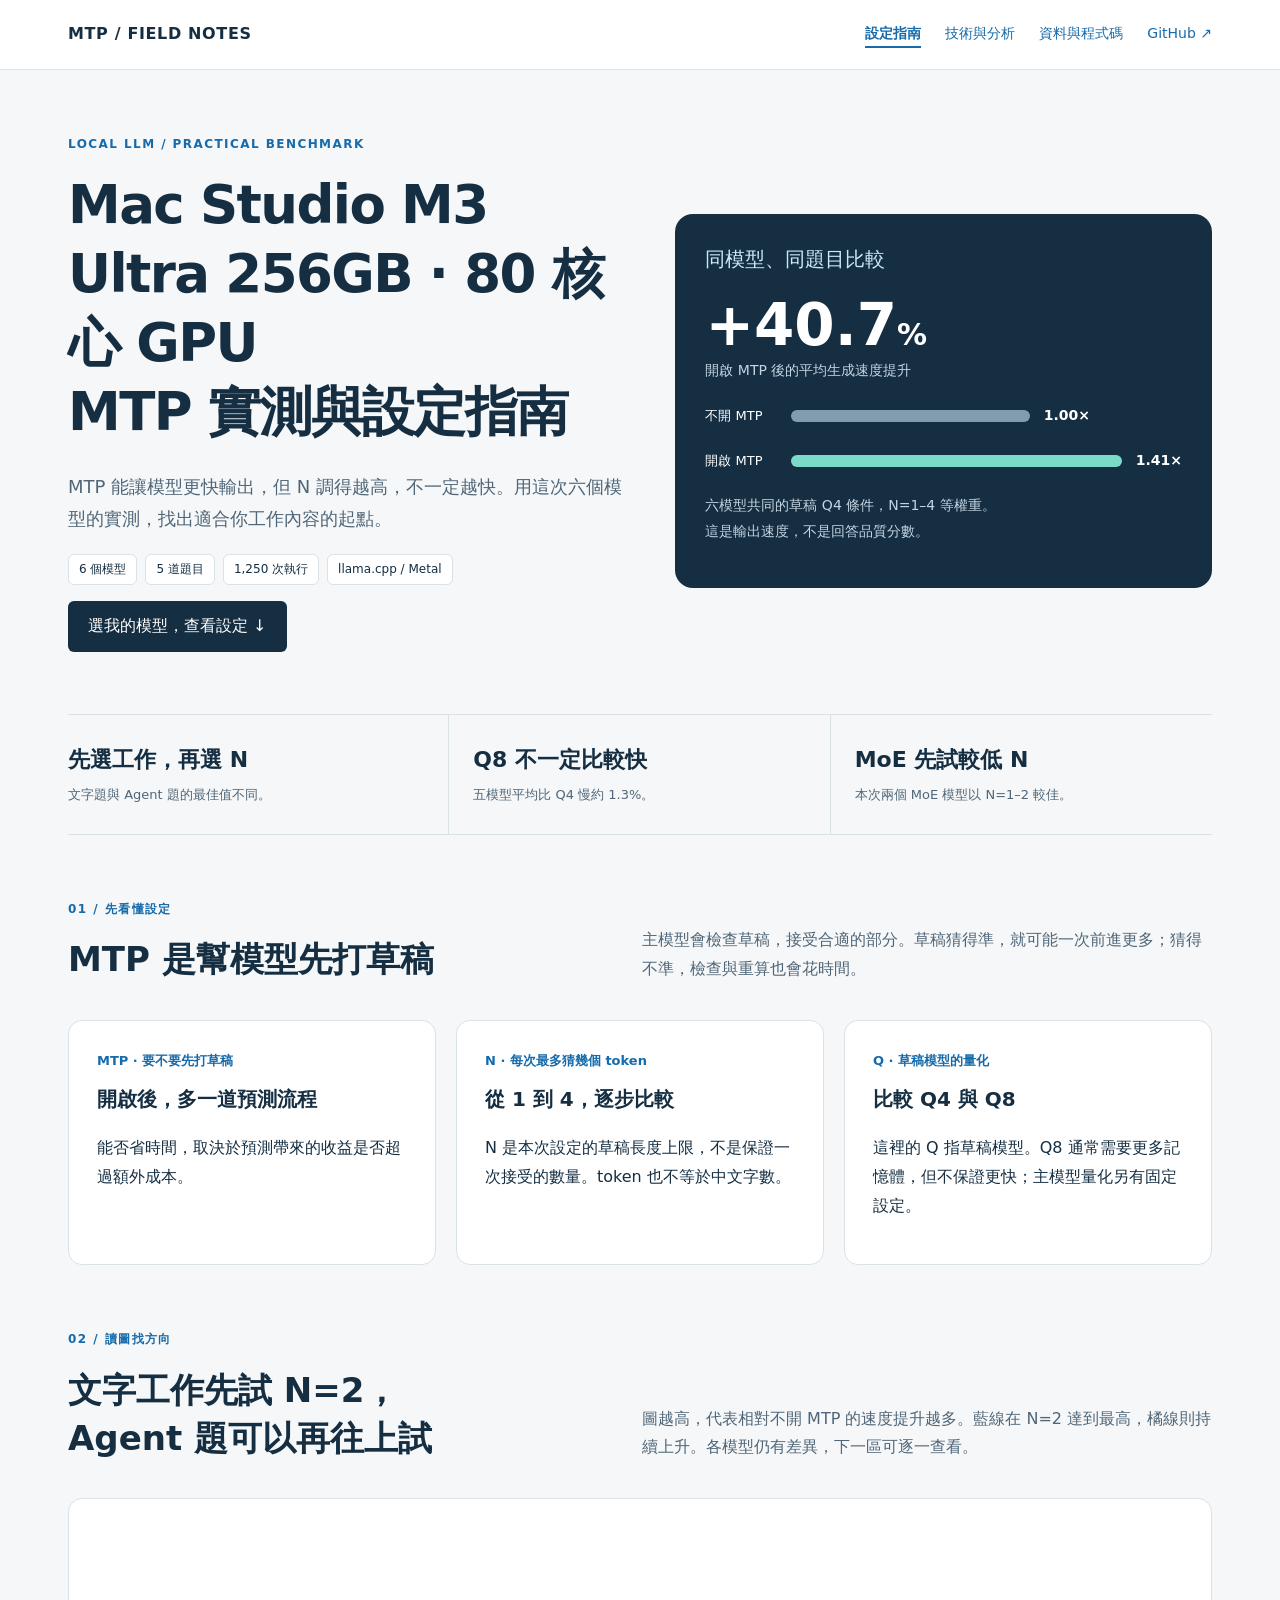
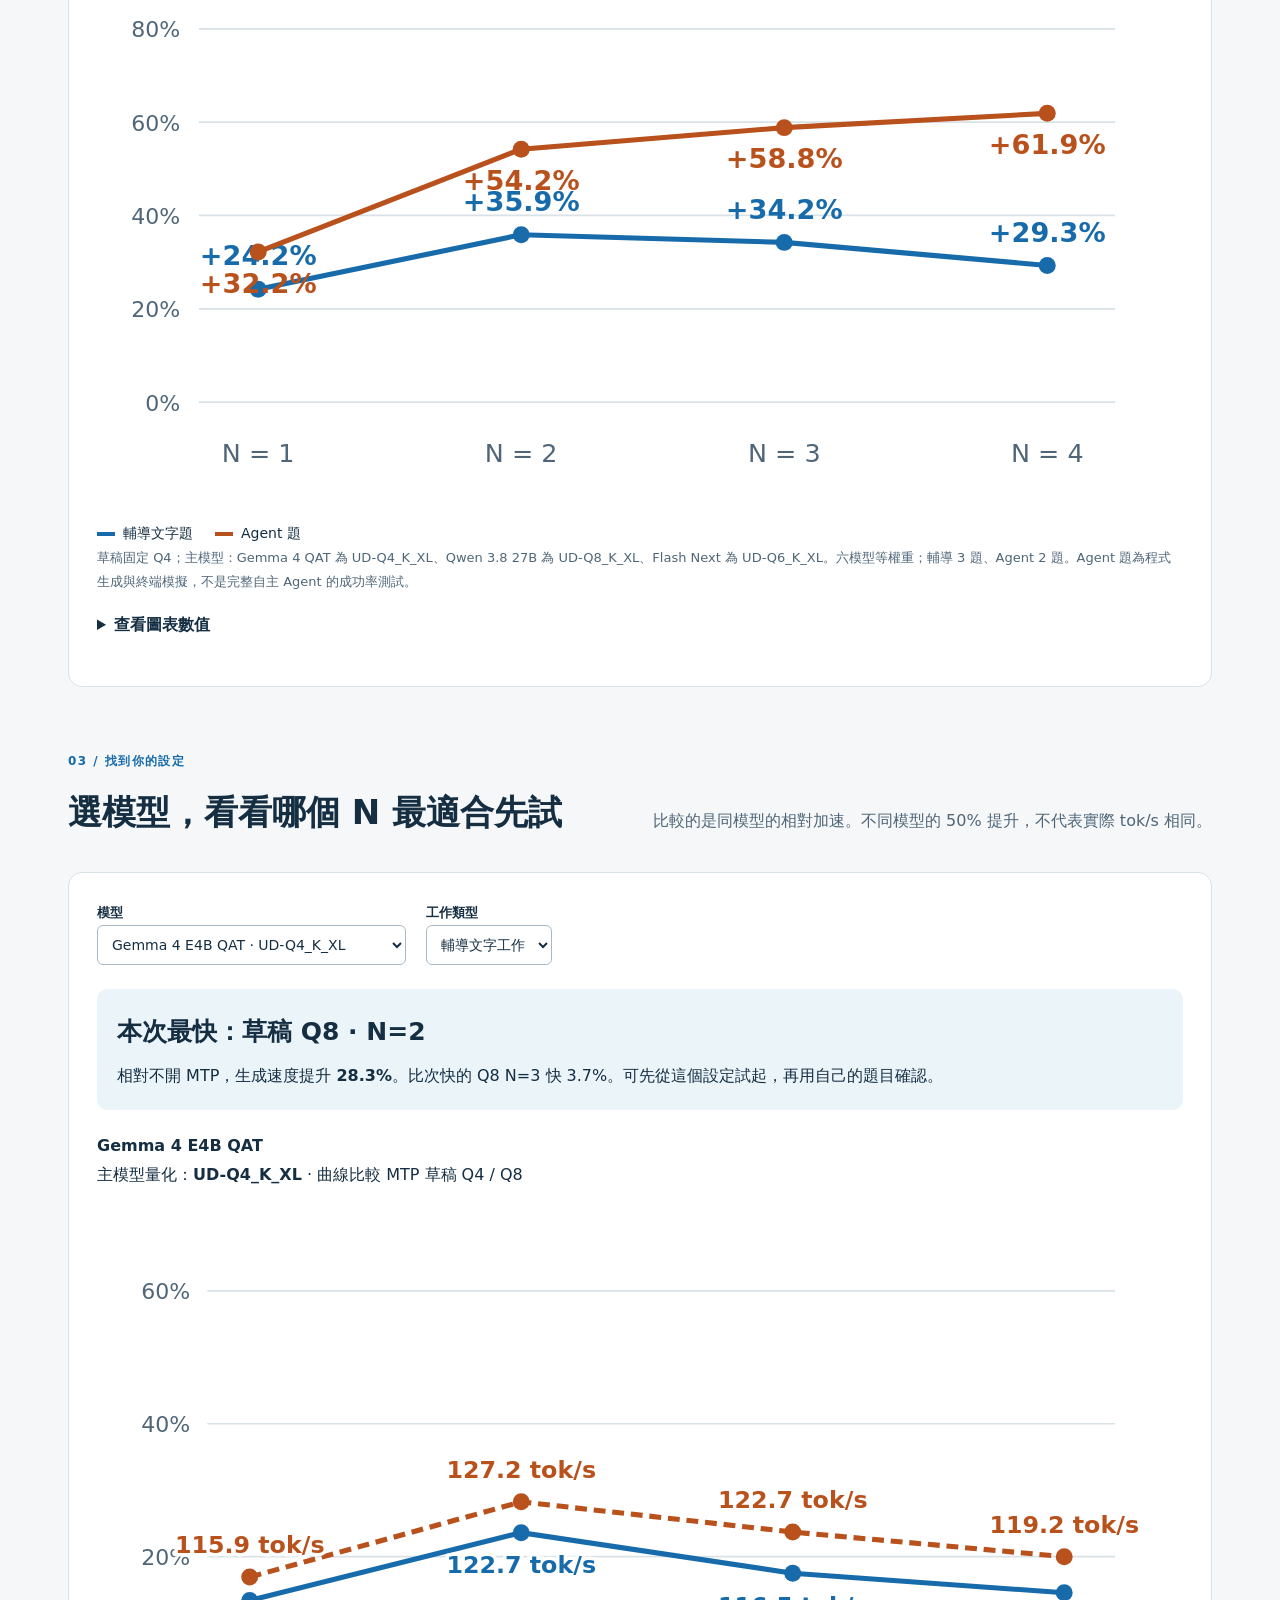
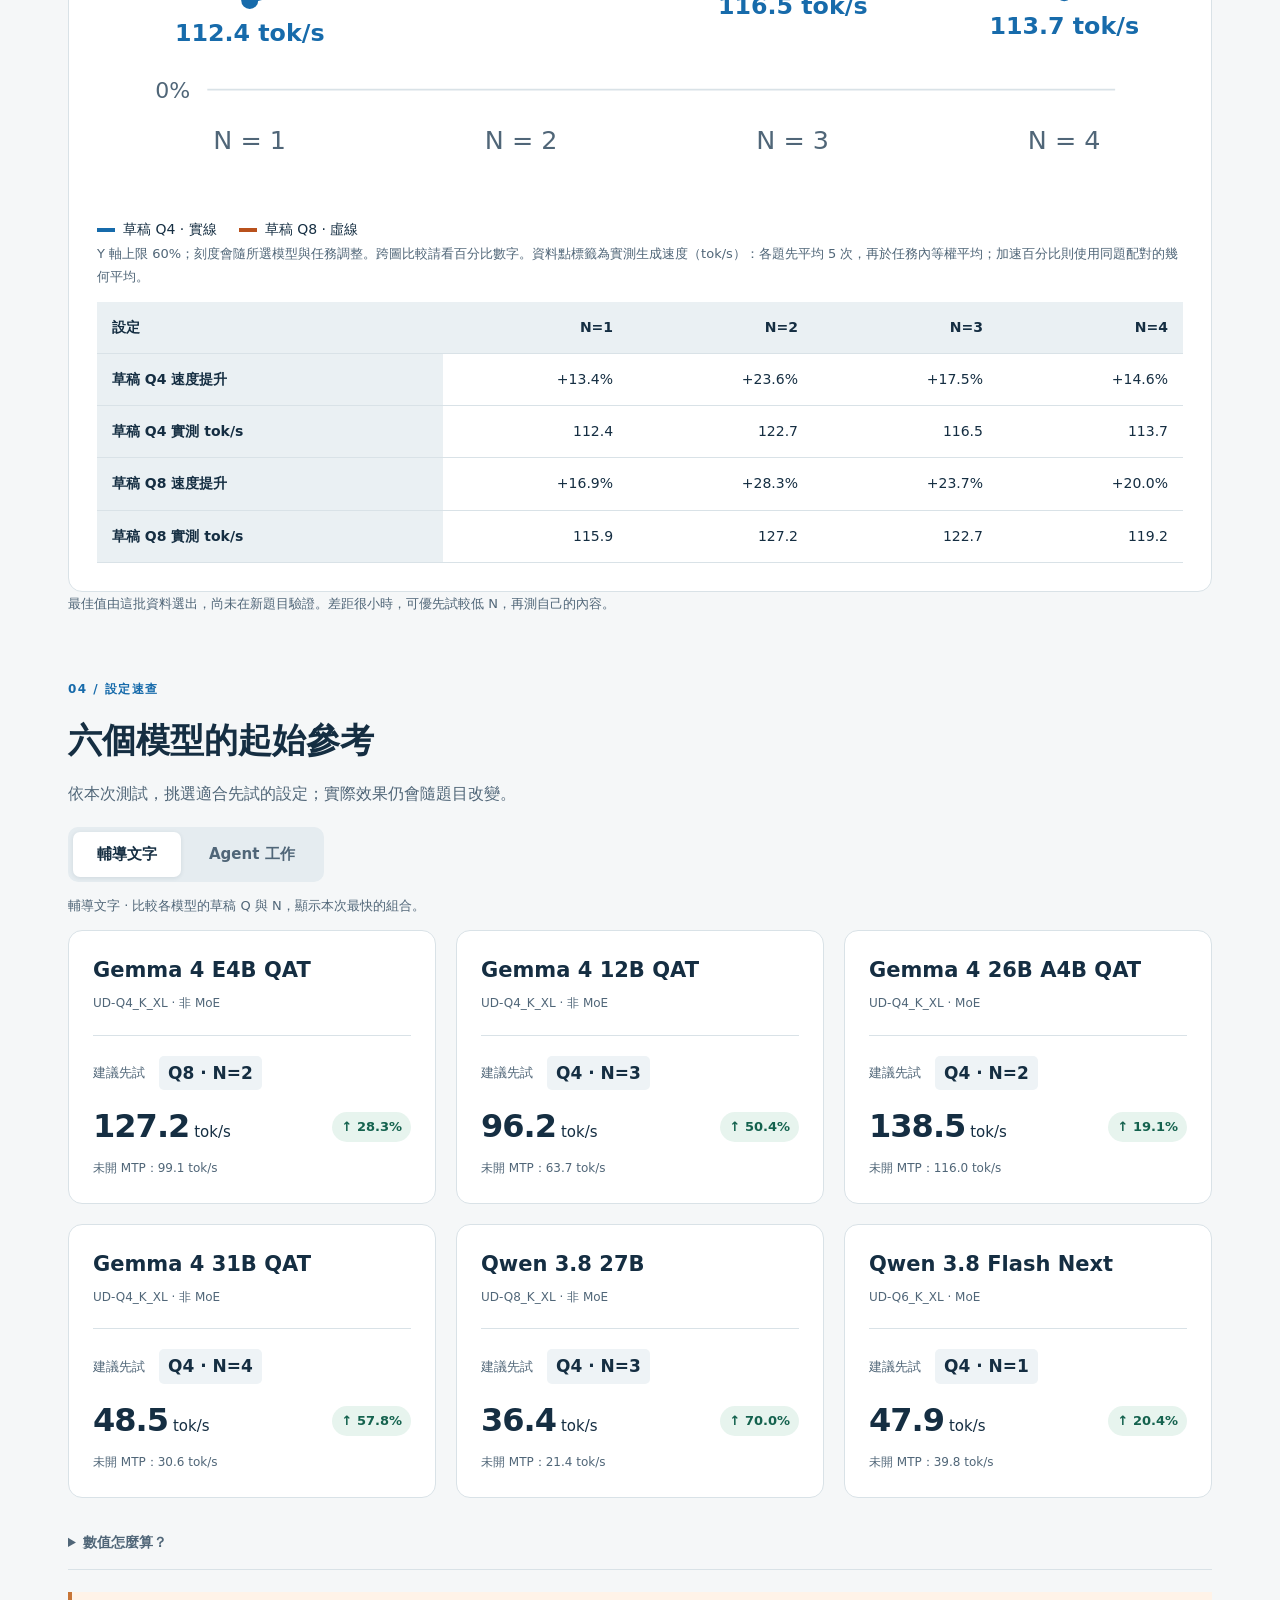
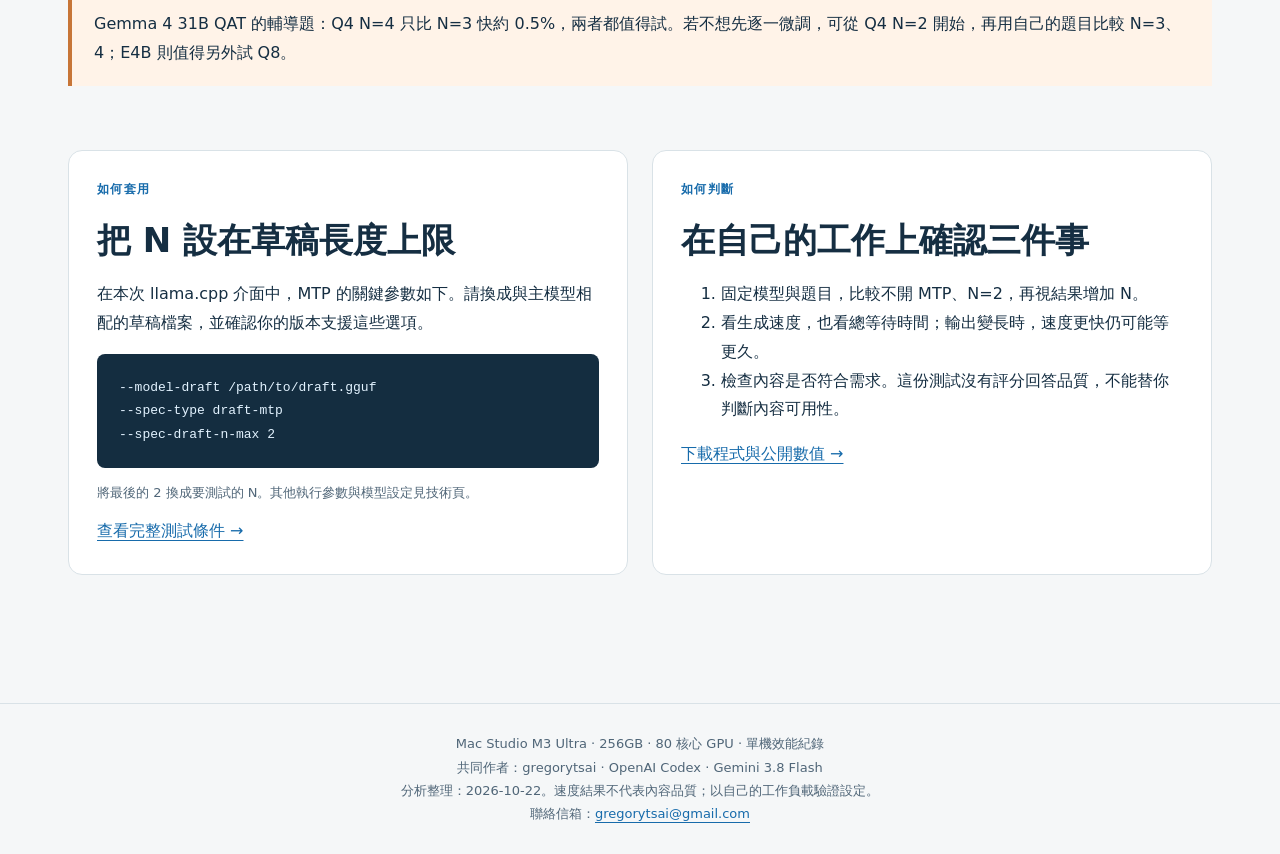
==== commit bdb778d9: "Add owner-requested contact email to site footer" ====
--- a/index.html
+++ b/index.html
@@ -6,4 +6,4 @@
 <section id="quick-reference"><div class="eyebrow">04 / 設定速查</div><h2>六個模型的起始參考</h2><p class="reference-intro">依本次測試，挑選適合先試的設定；實際效果仍會隨題目改變。</p><div class="task-switch" role="group" aria-label="速查卡片的工作類型" hidden><button type="button" data-card-choice="counseling" aria-pressed="true">輔導文字</button><button type="button" data-card-choice="agent" aria-pressed="false">Agent 工作</button></div><p id="card-task-status" class="small" aria-live="polite">比較各模型的草稿 Q 與 N，顯示本次最快的組合。</p><div class="three reference-grid"><article class="model-card"><h3>Gemma 4 E4B QAT</h3><p class="model-spec">UD-Q4_K_XL · 非 MoE</p><div class="task-result" data-card-task="counseling"><p class="card-task-name">輔導文字</p><div class="setting"><span>建議先試</span><b>Q8 · N=2</b></div><div class="speed-line"><strong>127.2<small> tok/s</small></strong><span class="gain-badge" aria-label="生成速度提升 28.3%">↑ 28.3%</span></div><p class="baseline">未開 MTP：99.1 tok/s</p></div><div class="task-result" data-card-task="agent"><p class="card-task-name">Agent 題</p><div class="setting"><span>建議先試</span><b>Q8 · N=4</b></div><div class="speed-line"><strong>160.4<small> tok/s</small></strong><span class="gain-badge" aria-label="生成速度提升 58.7%">↑ 58.7%</span></div><p class="baseline">未開 MTP：100.5 tok/s</p></div></article><article class="model-card"><h3>Gemma 4 12B QAT</h3><p class="model-spec">UD-Q4_K_XL · 非 MoE</p><div class="task-result" data-card-task="counseling"><p class="card-task-name">輔導文字</p><div class="setting"><span>建議先試</span><b>Q4 · N=3</b></div><div class="speed-line"><strong>96.2<small> tok/s</small></strong><span class="gain-badge" aria-label="生成速度提升 50.4%">↑ 50.4%</span></div><p class="baseline">未開 MTP：63.7 tok/s</p></div><div class="task-result" data-card-task="agent"><p class="card-task-name">Agent 題</p><div class="setting"><span>建議先試</span><b>Q4 · N=4</b></div><div class="speed-line"><strong>125.6<small> tok/s</small></strong><span class="gain-badge" aria-label="生成速度提升 93.2%">↑ 93.2%</span></div><p class="baseline">未開 MTP：64.9 tok/s</p></div></article><article class="model-card"><h3>Gemma 4 26B A4B QAT</h3><p class="model-spec">UD-Q4_K_XL · MoE</p><div class="task-result" data-card-task="counseling"><p class="card-task-name">輔導文字</p><div class="setting"><span>建議先試</span><b>Q4 · N=2</b></div><div class="speed-line"><strong>138.5<small> tok/s</small></strong><span class="gain-badge" aria-label="生成速度提升 19.1%">↑ 19.1%</span></div><p class="baseline">未開 MTP：116.0 tok/s</p></div><div class="task-result" data-card-task="agent"><p class="card-task-name">Agent 題</p><div class="setting"><span>建議先試</span><b>Q4 · N=2</b></div><div class="speed-line"><strong>165.0<small> tok/s</small></strong><span class="gain-badge" aria-label="生成速度提升 39.5%">↑ 39.5%</span></div><p class="baseline">未開 MTP：118.2 tok/s</p></div></article><article class="model-card"><h3>Gemma 4 31B QAT</h3><p class="model-spec">UD-Q4_K_XL · 非 MoE</p><div class="task-result" data-card-task="counseling"><p class="card-task-name">輔導文字</p><div class="setting"><span>建議先試</span><b>Q4 · N=4</b></div><div class="speed-line"><strong>48.5<small> tok/s</small></strong><span class="gain-badge" aria-label="生成速度提升 57.8%">↑ 57.8%</span></div><p class="baseline">未開 MTP：30.6 tok/s</p></div><div class="task-result" data-card-task="agent"><p class="card-task-name">Agent 題</p><div class="setting"><span>建議先試</span><b>Q4 · N=4</b></div><div class="speed-line"><strong>64.3<small> tok/s</small></strong><span class="gain-badge" aria-label="生成速度提升 104.9%">↑ 104.9%</span></div><p class="baseline">未開 MTP：31.3 tok/s</p></div></article><article class="model-card"><h3>Qwen 3.8 27B</h3><p class="model-spec">UD-Q8_K_XL · 非 MoE</p><div class="task-result" data-card-task="counseling"><p class="card-task-name">輔導文字</p><div class="setting"><span>建議先試</span><b>Q4 · N=3</b></div><div class="speed-line"><strong>36.4<small> tok/s</small></strong><span class="gain-badge" aria-label="生成速度提升 70.0%">↑ 70.0%</span></div><p class="baseline">未開 MTP：21.4 tok/s</p></div><div class="task-result" data-card-task="agent"><p class="card-task-name">Agent 題</p><div class="setting"><span>建議先試</span><b>Q4 · N=4</b></div><div class="speed-line"><strong>41.2<small> tok/s</small></strong><span class="gain-badge" aria-label="生成速度提升 91.1%">↑ 91.1%</span></div><p class="baseline">未開 MTP：21.5 tok/s</p></div></article><article class="model-card"><h3>Qwen 3.8 Flash Next</h3><p class="model-spec">UD-Q6_K_XL · MoE</p><div class="task-result" data-card-task="counseling"><p class="card-task-name">輔導文字</p><div class="setting"><span>建議先試</span><b>Q4 · N=1</b></div><div class="speed-line"><strong>47.9<small> tok/s</small></strong><span class="gain-badge" aria-label="生成速度提升 20.4%">↑ 20.4%</span></div><p class="baseline">未開 MTP：39.8 tok/s</p></div><div class="task-result" data-card-task="agent"><p class="card-task-name">Agent 題</p><div class="setting"><span>建議先試</span><b>Q4 · N=2</b></div><div class="speed-line"><strong>49.3<small> tok/s</small></strong><span class="gain-badge" aria-label="生成速度提升 23.4%">↑ 23.4%</span></div><p class="baseline">未開 MTP：40.0 tok/s</p></div></article></div><details class="calculation-details"><summary>數值怎麼算？</summary><p>卡片同時比較可用的草稿 Q 與 N；Qwen 3.8 27B 只有 Q4 資料。顯示的是本次最快觀察值，不是所有情境的固定答案。</p><p>tok/s 為任務內各題的平均生成速度，不含輸入處理（prefill）；提升百分比則先在同題內比較後取幾何平均，因此不一定等於卡片上兩個速度直接相除。Agent 工作使用程式生成與終端模擬題，並非完整自主 Agent 的成功率測試。</p></details><div class="note">Gemma 4 31B QAT 的輔導題：Q4 N=4 只比 N=3 快約 0.5%，兩者都值得試。若不想先逐一微調，可從 Q4 N=2 開始，再用自己的題目比較 N=3、4；E4B 則值得另外試 Q8。</div></section>
 <section class="two"><div class="panel"><div class="eyebrow">如何套用</div><h2>把 N 設在草稿長度上限</h2><p>在本次 llama.cpp 介面中，MTP 的關鍵參數如下。請換成與主模型相配的草稿檔案，並確認你的版本支援這些選項。</p><pre><code>--model-draft /path/to/draft.gguf
 --spec-type draft-mtp
---spec-draft-n-max 2</code></pre><p class="small">將最後的 2 換成要測試的 N。其他執行參數與模型設定見技術頁。</p><a href="analysis.html#environment">查看完整測試條件 →</a></div><div class="panel"><div class="eyebrow">如何判斷</div><h2>在自己的工作上確認三件事</h2><ol><li>固定模型與題目，比較不開 MTP、N=2，再視結果增加 N。</li><li>看生成速度，也看總等待時間；輸出變長時，速度更快仍可能等更久。</li><li>檢查內容是否符合需求。這份測試沒有評分回答品質，不能替你判斷內容可用性。</li></ol><a href="resources.html">下載程式與公開數值 →</a></div></section></main><footer>Mac Studio M3 Ultra · 256GB · 80 核心 GPU · 單機效能紀錄<br>共同作者：gregorytsai · OpenAI Codex · Gemini 3.8 Flash<br>分析整理：2026-10-22。速度結果不代表內容品質；以自己的工作負載驗證設定。</footer><script src="assets/chart-data.js?v=785a38ec07"></script><script src="assets/explore.js?v=54dd68bf6f"></script></body></html>+--spec-draft-n-max 2</code></pre><p class="small">將最後的 2 換成要測試的 N。其他執行參數與模型設定見技術頁。</p><a href="analysis.html#environment">查看完整測試條件 →</a></div><div class="panel"><div class="eyebrow">如何判斷</div><h2>在自己的工作上確認三件事</h2><ol><li>固定模型與題目，比較不開 MTP、N=2，再視結果增加 N。</li><li>看生成速度，也看總等待時間；輸出變長時，速度更快仍可能等更久。</li><li>檢查內容是否符合需求。這份測試沒有評分回答品質，不能替你判斷內容可用性。</li></ol><a href="resources.html">下載程式與公開數值 →</a></div></section></main><footer>Mac Studio M3 Ultra · 256GB · 80 核心 GPU · 單機效能紀錄<br>共同作者：gregorytsai · OpenAI Codex · Gemini 3.8 Flash<br>分析整理：2026-10-22。速度結果不代表內容品質；以自己的工作負載驗證設定。<br>聯絡信箱：<a href="mailto:gregorytsai@gmail.com">gregorytsai@gmail.com</a></footer><script src="assets/chart-data.js?v=785a38ec07"></script><script src="assets/explore.js?v=54dd68bf6f"></script></body></html>
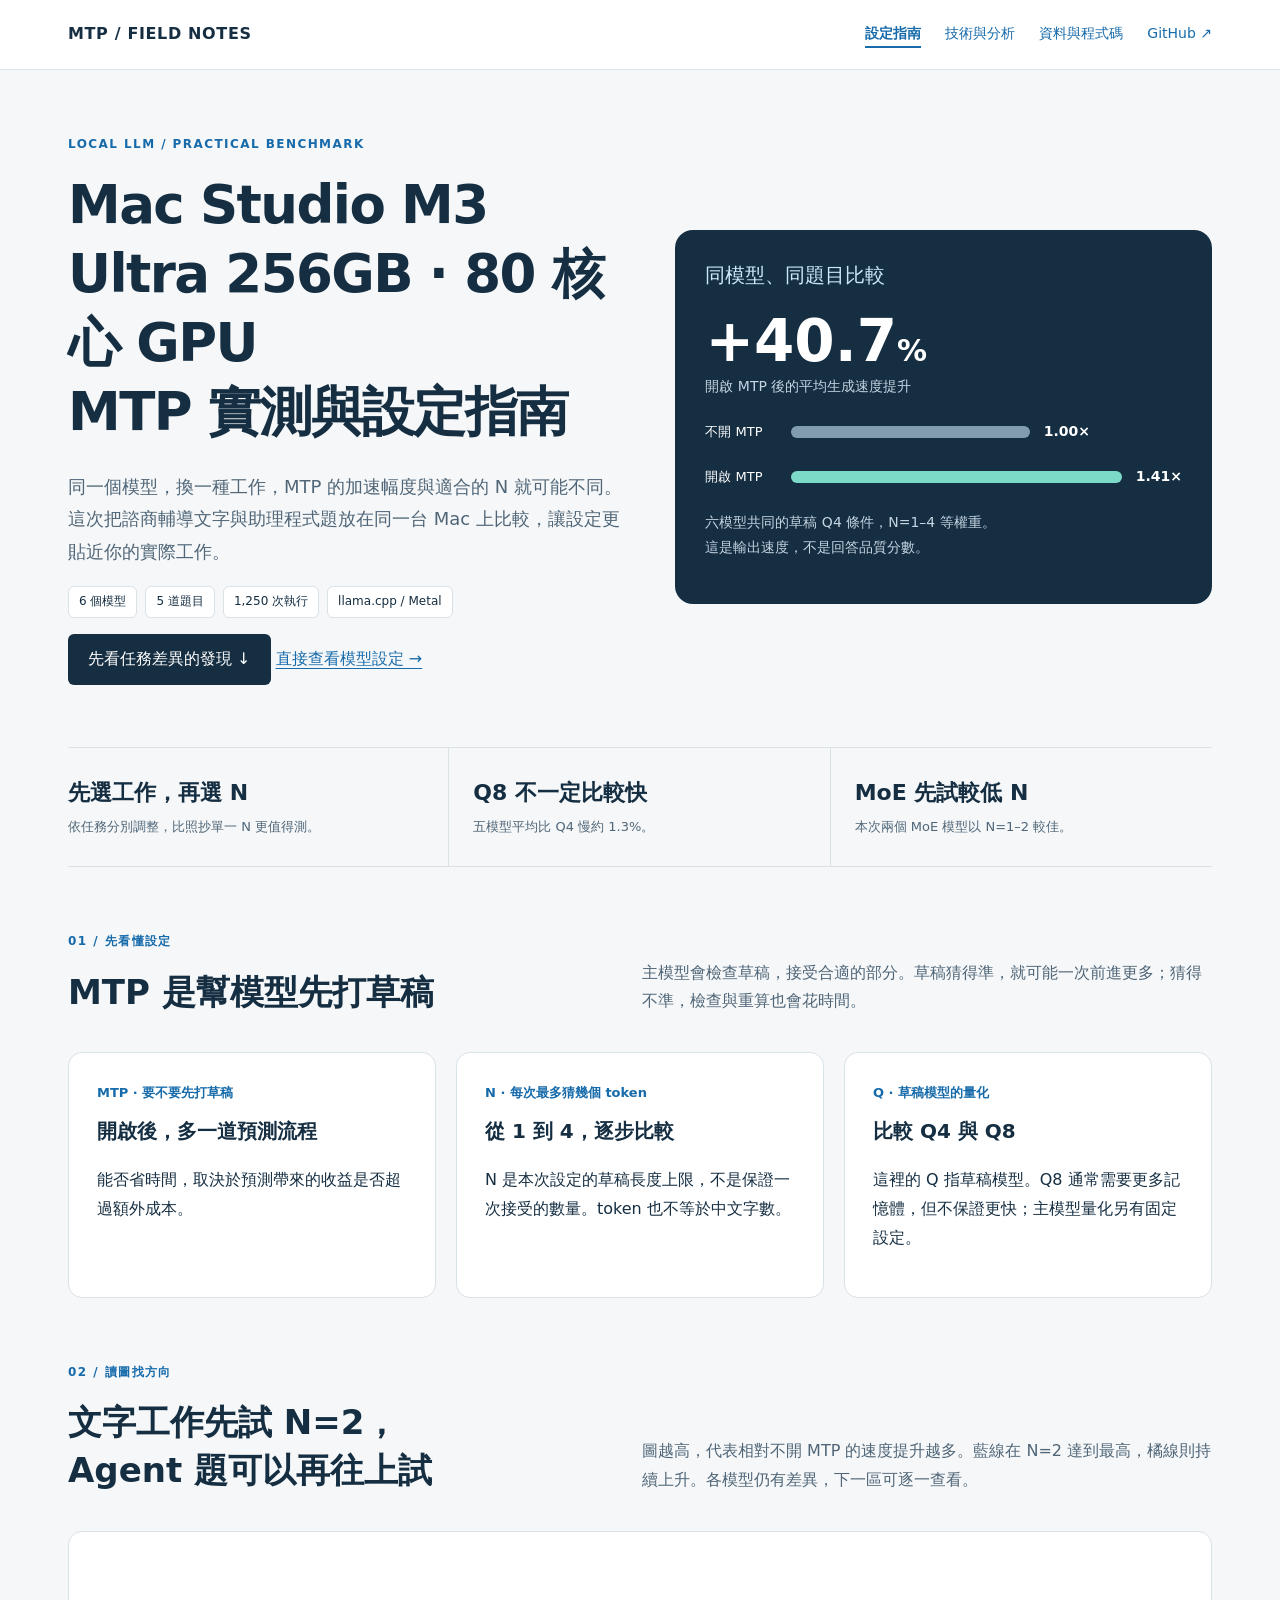
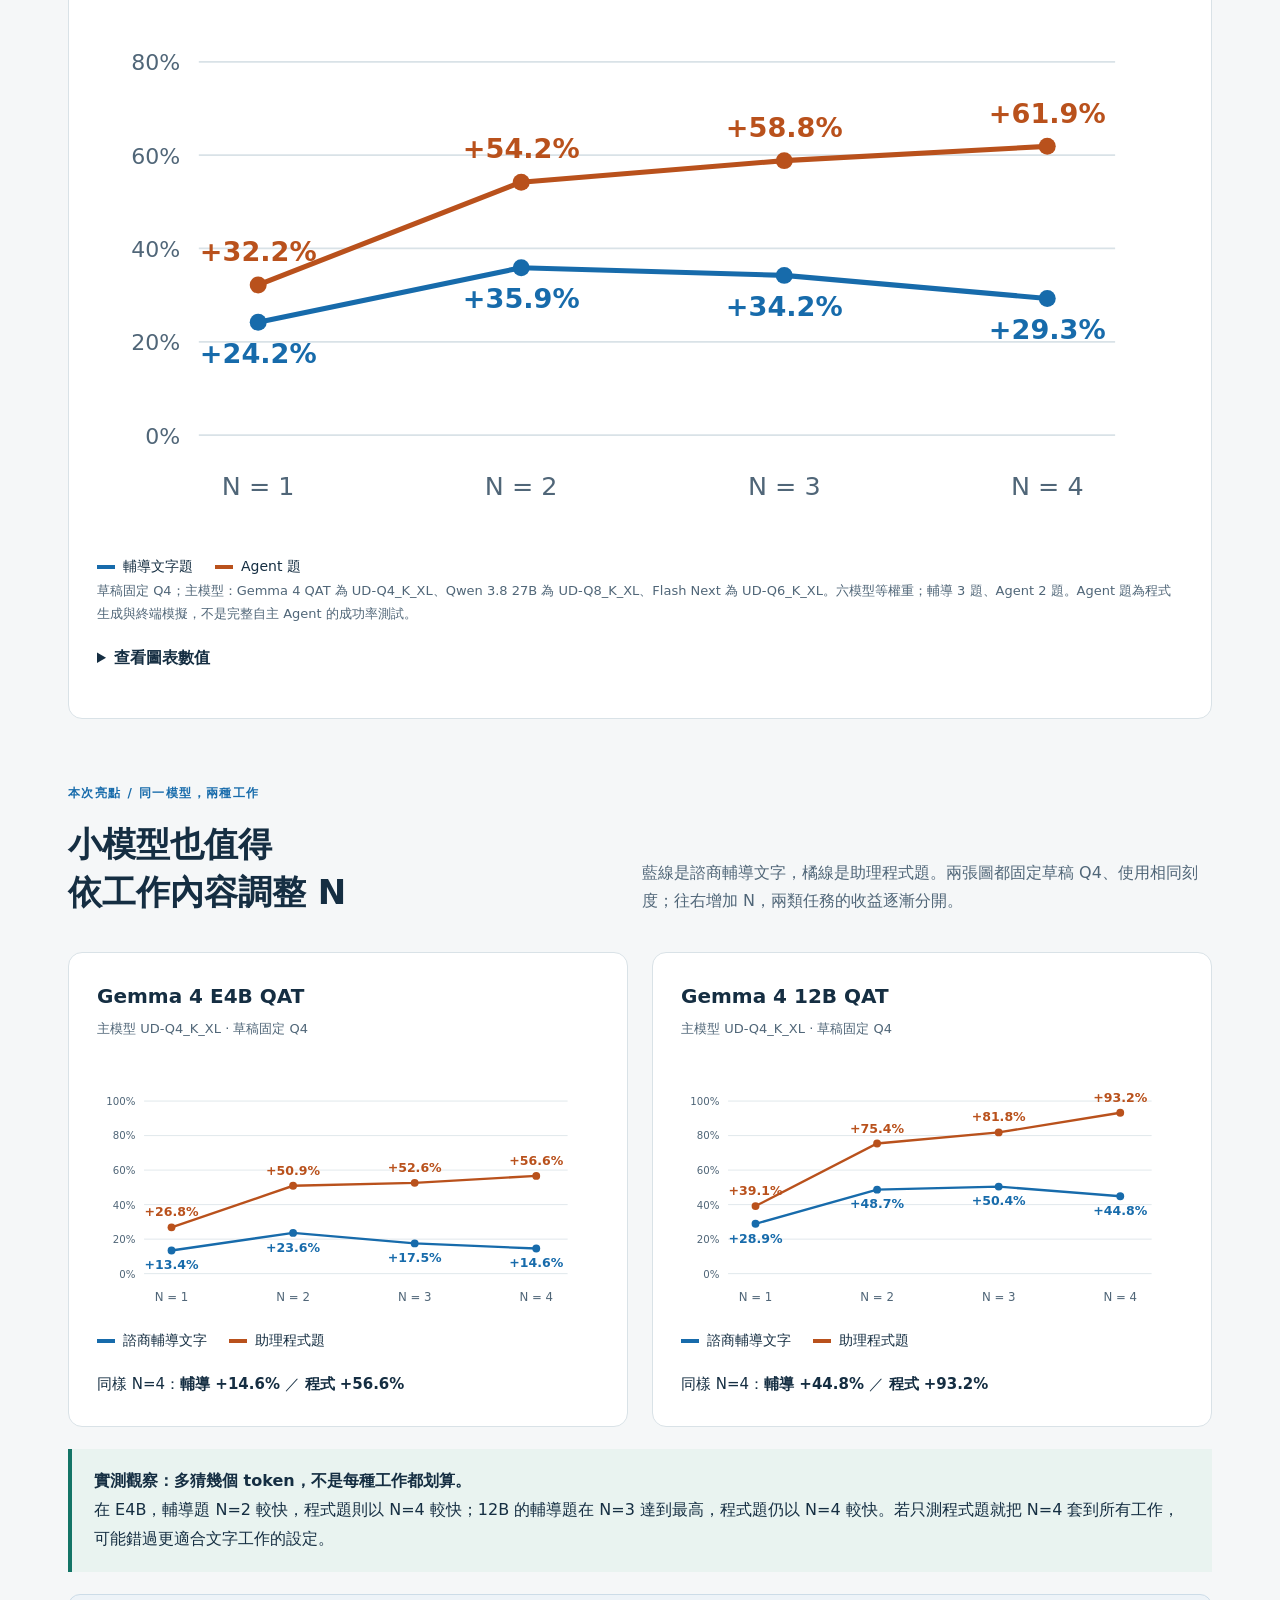
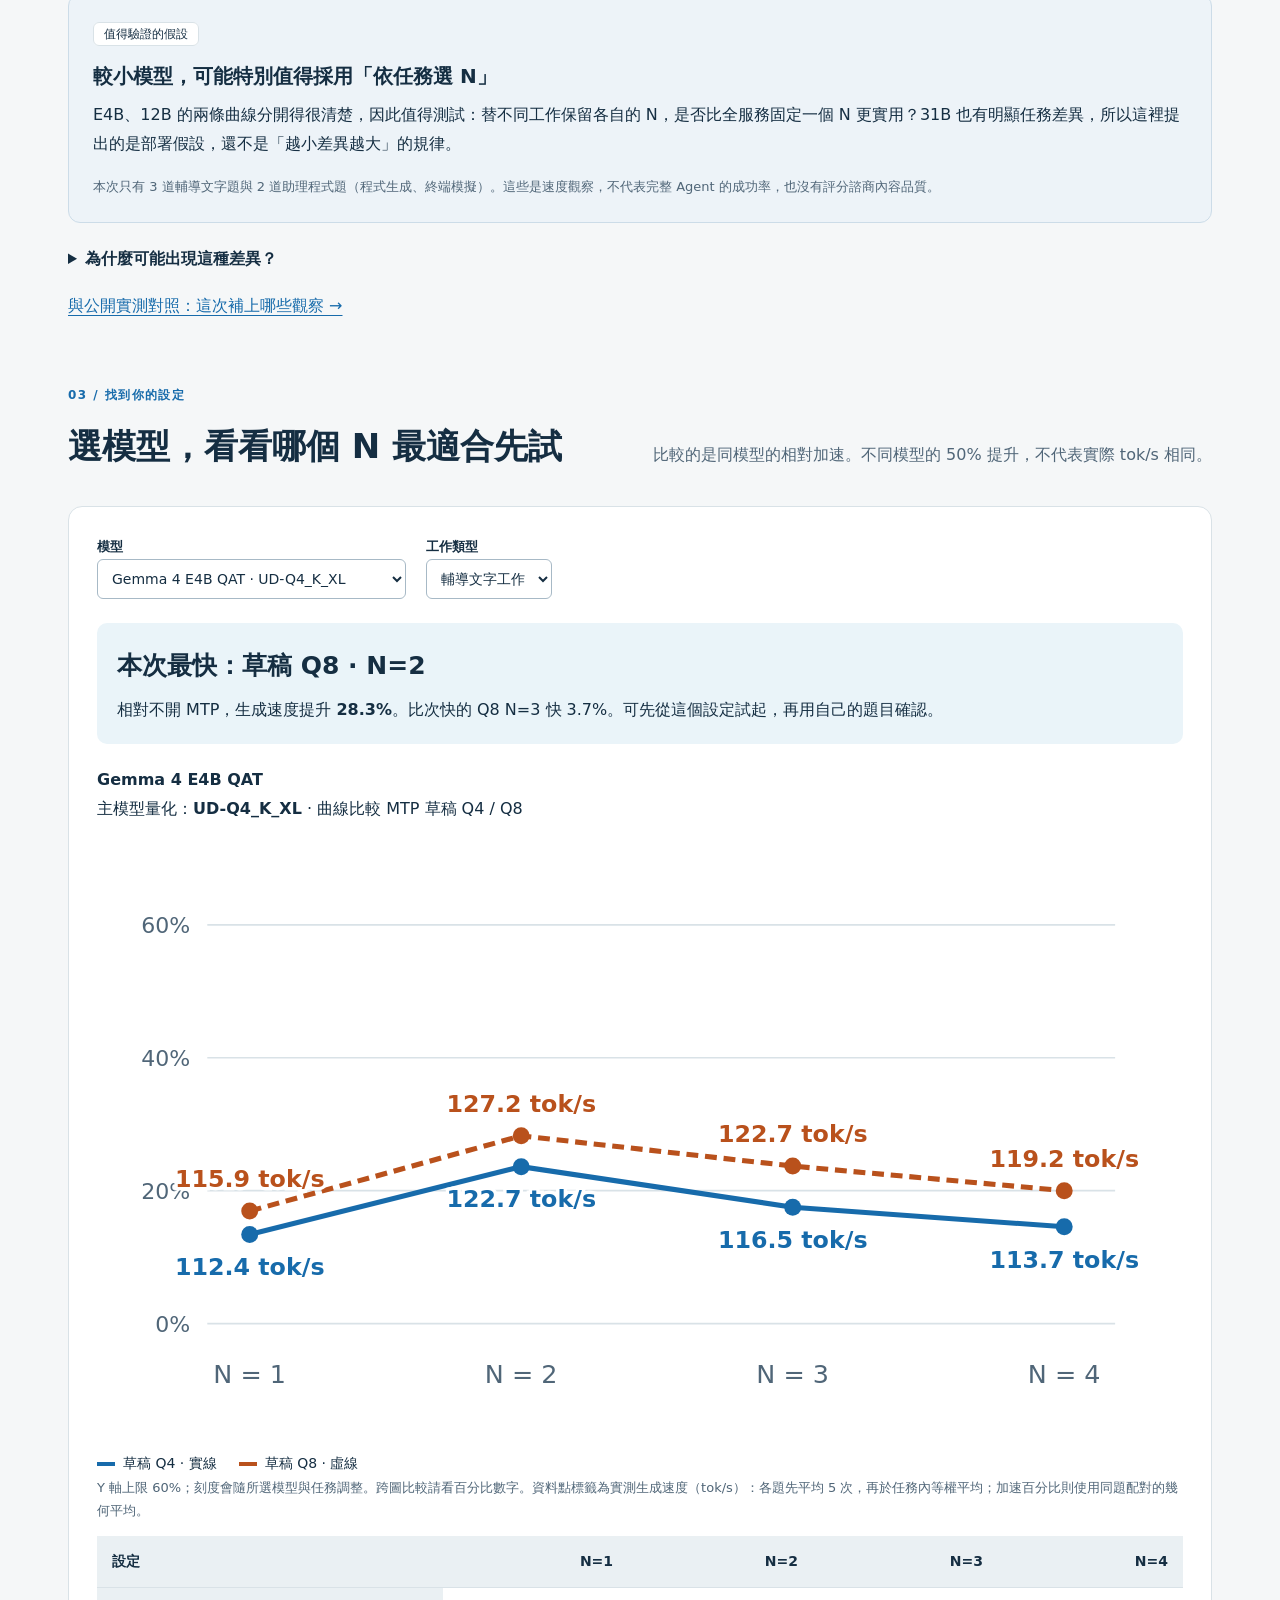
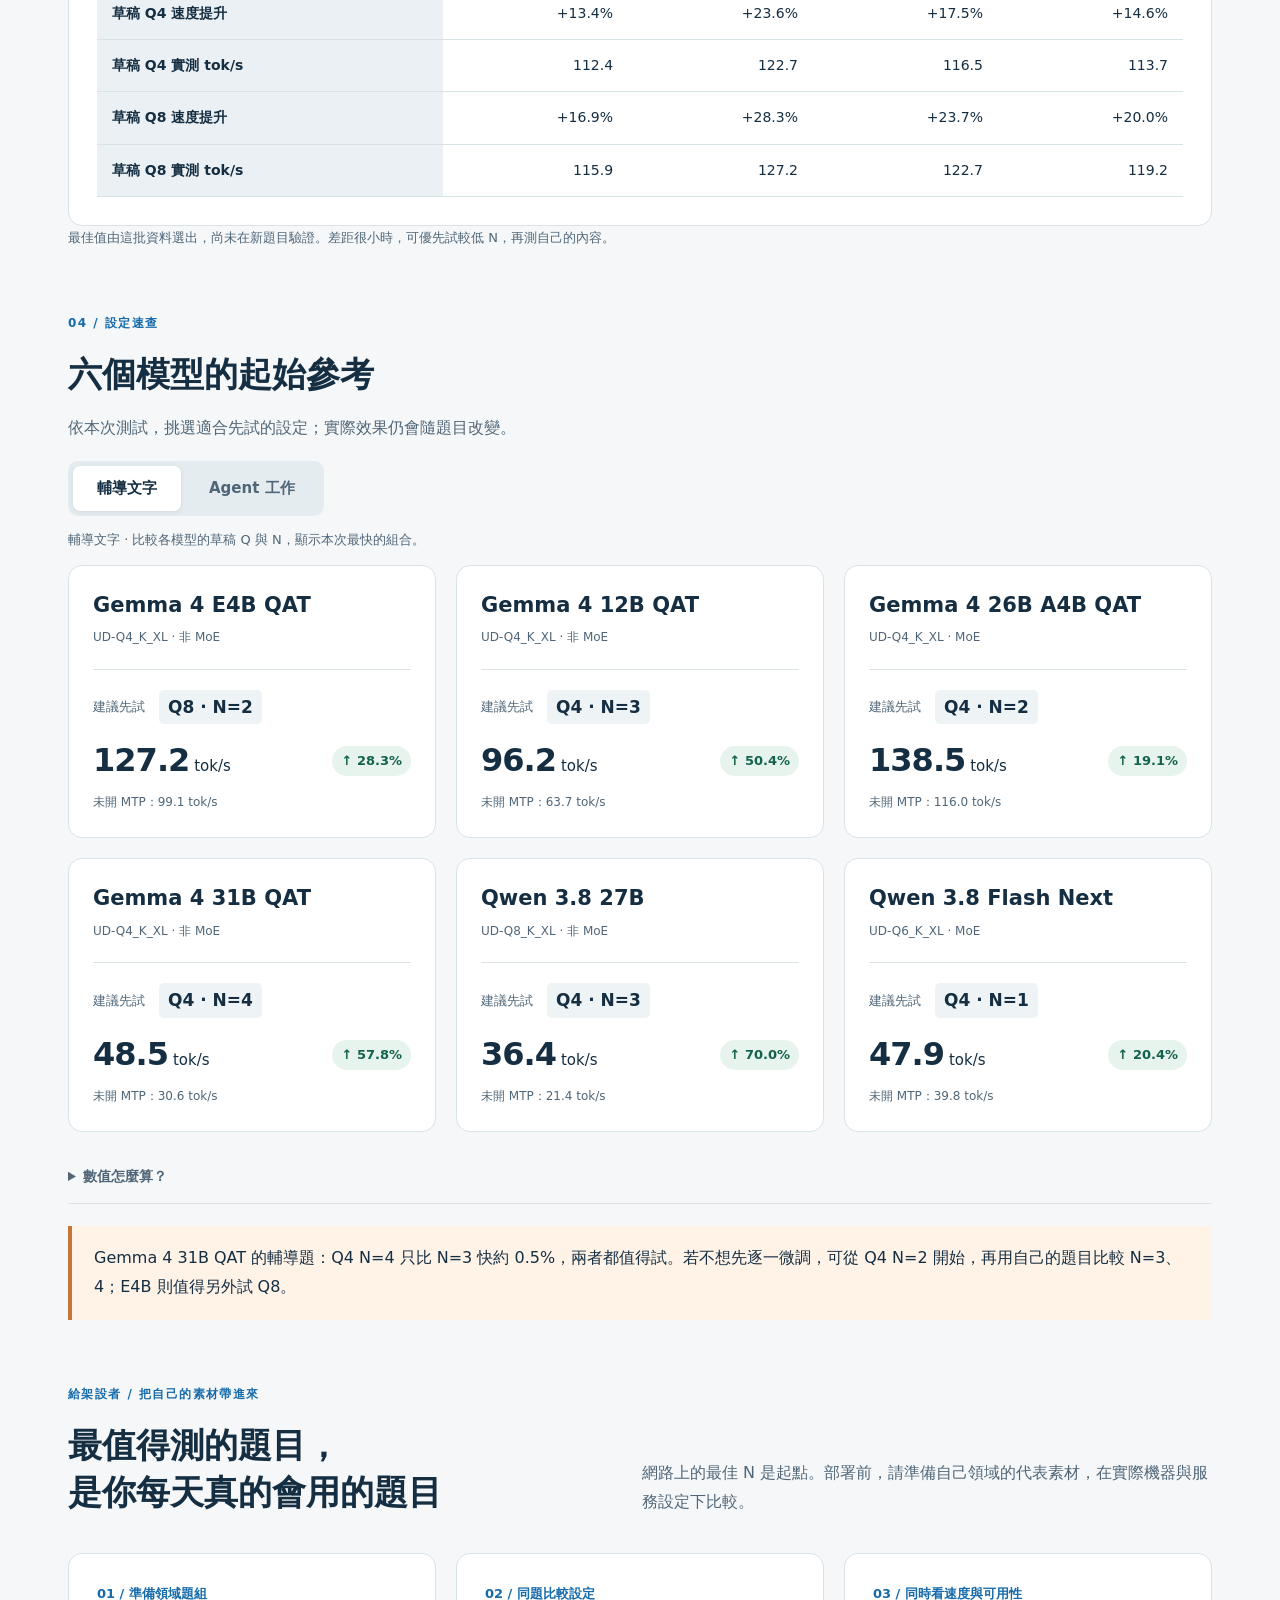
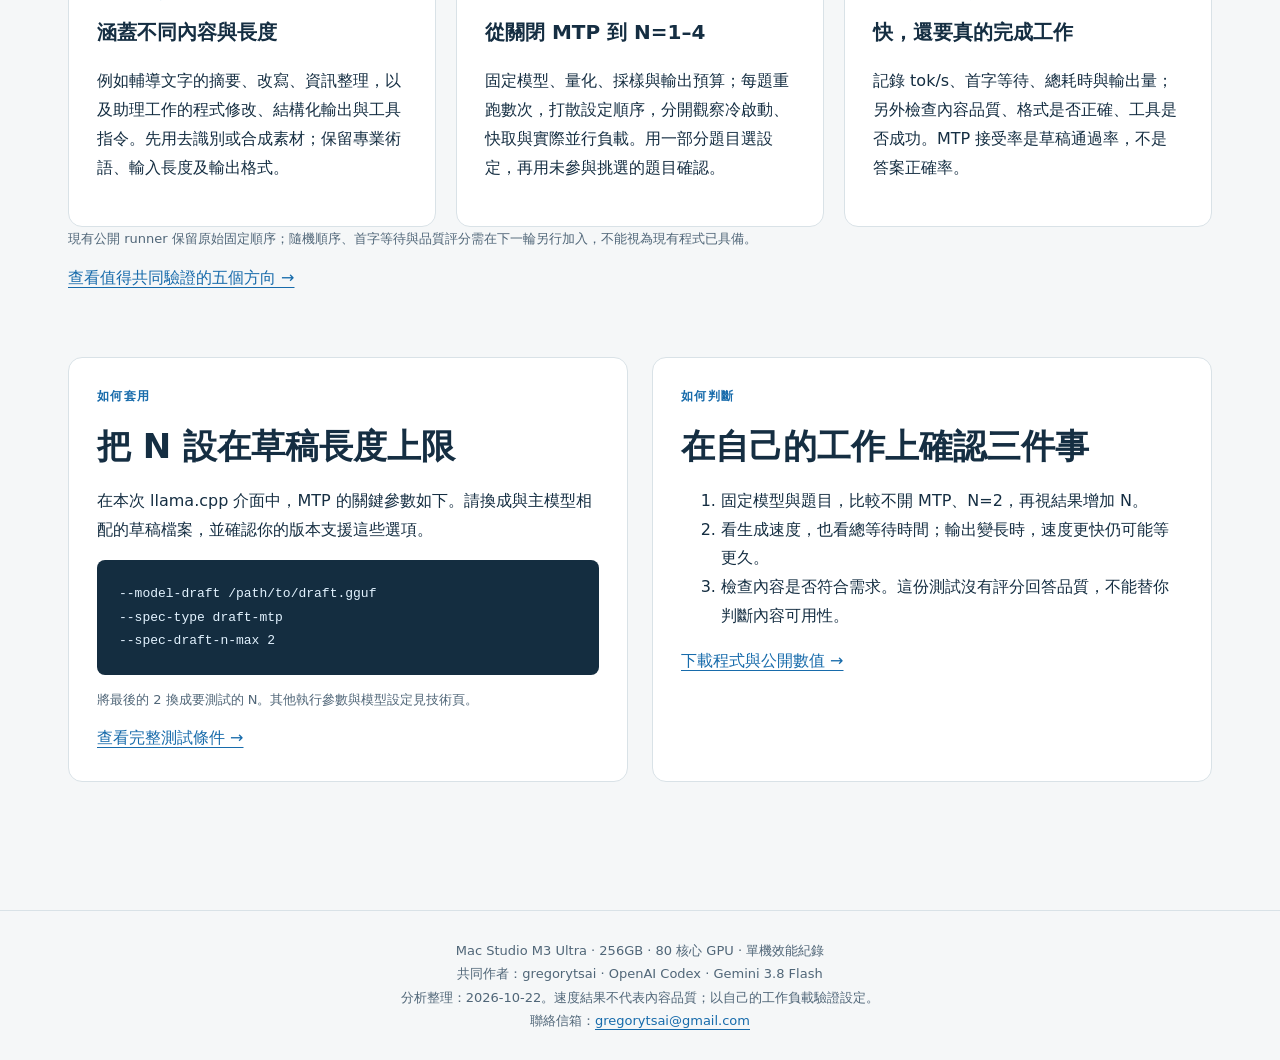
==== commit dd167804: "Highlight task-dependent MTP gains with primary-source comparisons and community test hypotheses" ====
--- a/index.html
+++ b/index.html
@@ -1,9 +1,11 @@
-<!doctype html><html lang="zh-Hant"><head><meta charset="utf-8"><meta name="viewport" content="width=device-width, initial-scale=1"><title>Mac Studio M3 Ultra 256GB · 80 核心 GPU｜MTP 實測與設定指南｜Mac Studio MTP 實測</title><meta name="description" content="Mac Studio M3 Ultra 256GB · 80 核心 GPU MTP 實測：用圖表比較六個模型與 N=1–4，找出適合文字與 Agent 題目的設定。"><link rel="stylesheet" href="assets/style.css?v=6c5e10ddde"></head><body><a class="skip" href="#main">跳到主要內容</a><header><nav aria-label="主要導覽"><a class="brand" href="index.html">MTP / FIELD NOTES</a><div class="links"><a href="index.html" aria-current="page">設定指南</a><a href="analysis.html">技術與分析</a><a href="resources.html">資料與程式碼</a><a href="https://github.com/gregorytsai/mac-studio-m3-ultra-mtp-benchmark">GitHub ↗</a></div></nav></header><main id="main"><div class="hero"><div><div class="eyebrow">Local LLM / Practical benchmark</div><h1>Mac Studio M3 Ultra 256GB · 80 核心 GPU<br>MTP 實測與設定指南</h1><p class="lead">MTP 能讓模型更快輸出，但 N 調得越高，不一定越快。用這次六個模型的實測，找出適合你工作內容的起點。</p><div class="tags"><span class="tag">6 個模型</span><span class="tag">5 道題目</span><span class="tag">1,250 次執行</span><span class="tag">llama.cpp / Metal</span></div><a class="button" href="#choose">選我的模型，查看設定 ↓</a></div><aside class="hero-figure"><h3>同模型、同題目比較</h3><div class="big">+40.7<span style="font-size:30px">%</span></div><p>開啟 MTP 後的平均生成速度提升</p><div class="meter"><span>不開 MTP</span><i style="width:50%"></i><strong>1.00×</strong></div><div class="meter accent"><span>開啟 MTP</span><i style="width:70.35%"></i><strong>1.41×</strong></div><p>六模型共同的草稿 Q4 條件，N=1–4 等權重。<br>這是輸出速度，不是回答品質分數。</p></aside></div>
-<div class="keyline"><div><strong>先選工作，再選 N</strong><span class="small">文字題與 Agent 題的最佳值不同。</span></div><div><strong>Q8 不一定比較快</strong><span class="small">五模型平均比 Q4 慢約 1.3%。</span></div><div><strong>MoE 先試較低 N</strong><span class="small">本次兩個 MoE 模型以 N=1–2 較佳。</span></div></div>
+<!doctype html><html lang="zh-Hant"><head><meta charset="utf-8"><meta name="viewport" content="width=device-width, initial-scale=1"><title>Mac Studio M3 Ultra 256GB · 80 核心 GPU｜MTP 實測與設定指南｜Mac Studio MTP 實測</title><meta name="description" content="Mac Studio M3 Ultra 256GB · 80 核心 GPU MTP 實測：用圖表比較六個模型與 N=1–4，找出適合文字與 Agent 題目的設定。"><link rel="stylesheet" href="assets/style.css?v=b9ad82e055"></head><body><a class="skip" href="#main">跳到主要內容</a><header><nav aria-label="主要導覽"><a class="brand" href="index.html">MTP / FIELD NOTES</a><div class="links"><a href="index.html" aria-current="page">設定指南</a><a href="analysis.html">技術與分析</a><a href="resources.html">資料與程式碼</a><a href="https://github.com/gregorytsai/mac-studio-m3-ultra-mtp-benchmark">GitHub ↗</a></div></nav></header><main id="main"><div class="hero"><div><div class="eyebrow">Local LLM / Practical benchmark</div><h1>Mac Studio M3 Ultra 256GB · 80 核心 GPU<br>MTP 實測與設定指南</h1><p class="lead">同一個模型，換一種工作，MTP 的加速幅度與適合的 N 就可能不同。這次把諮商輔導文字與助理程式題放在同一台 Mac 上比較，讓設定更貼近你的實際工作。</p><div class="tags"><span class="tag">6 個模型</span><span class="tag">5 道題目</span><span class="tag">1,250 次執行</span><span class="tag">llama.cpp / Metal</span></div><a class="button" href="#task-findings">先看任務差異的發現 ↓</a> <a class="hero-link" href="#choose">直接查看模型設定 →</a></div><aside class="hero-figure"><h3>同模型、同題目比較</h3><div class="big">+40.7<span style="font-size:30px">%</span></div><p>開啟 MTP 後的平均生成速度提升</p><div class="meter"><span>不開 MTP</span><i style="width:50%"></i><strong>1.00×</strong></div><div class="meter accent"><span>開啟 MTP</span><i style="width:70.35%"></i><strong>1.41×</strong></div><p>六模型共同的草稿 Q4 條件，N=1–4 等權重。<br>這是輸出速度，不是回答品質分數。</p></aside></div>
+<div class="keyline"><div><strong>先選工作，再選 N</strong><span class="small">依任務分別調整，比照抄單一 N 更值得測。</span></div><div><strong>Q8 不一定比較快</strong><span class="small">五模型平均比 Q4 慢約 1.3%。</span></div><div><strong>MoE 先試較低 N</strong><span class="small">本次兩個 MoE 模型以 N=1–2 較佳。</span></div></div>
 <section><div class="section-head"><div><div class="eyebrow">01 / 先看懂設定</div><h2>MTP 是幫模型先打草稿</h2></div><p>主模型會檢查草稿，接受合適的部分。草稿猜得準，就可能一次前進更多；猜得不準，檢查與重算也會花時間。</p></div><div class="three"><div class="panel"><div class="step">MTP · 要不要先打草稿</div><h3>開啟後，多一道預測流程</h3><p>能否省時間，取決於預測帶來的收益是否超過額外成本。</p></div><div class="panel"><div class="step">N · 每次最多猜幾個 token</div><h3>從 1 到 4，逐步比較</h3><p>N 是本次設定的草稿長度上限，不是保證一次接受的數量。token 也不等於中文字數。</p></div><div class="panel"><div class="step">Q · 草稿模型的量化</div><h3>比較 Q4 與 Q8</h3><p>這裡的 Q 指草稿模型。Q8 通常需要更多記憶體，但不保證更快；主模型量化另有固定設定。</p></div></div></section>
-<section><div class="section-head"><div><div class="eyebrow">02 / 讀圖找方向</div><h2>文字工作先試 N=2，<br>Agent 題可以再往上試</h2></div><p>圖越高，代表相對不開 MTP 的速度提升越多。藍線在 N=2 達到最高，橘線則持續上升。各模型仍有差異，下一區可逐一查看。</p></div><div class="panel"><svg class="chart" viewBox="0 0 640 350" role="img" aria-label="N 對兩種任務的速度提升：輔導題 N2 最快，Agent 題 N4 最快"><title>N 對兩種任務的速度提升：輔導題 N2 最快，Agent 題 N4 最快</title><line x1="60" y1="280.0" x2="600" y2="280.0" stroke="#d9e2e7"/><text x="49" y="285.0" text-anchor="end" fill="#506678" font-size="13">0%</text><line x1="60" y1="225.0" x2="600" y2="225.0" stroke="#d9e2e7"/><text x="49" y="230.0" text-anchor="end" fill="#506678" font-size="13">20%</text><line x1="60" y1="170.0" x2="600" y2="170.0" stroke="#d9e2e7"/><text x="49" y="175.0" text-anchor="end" fill="#506678" font-size="13">40%</text><line x1="60" y1="115.0" x2="600" y2="115.0" stroke="#d9e2e7"/><text x="49" y="120.0" text-anchor="end" fill="#506678" font-size="13">60%</text><line x1="60" y1="60.0" x2="600" y2="60.0" stroke="#d9e2e7"/><text x="49" y="65.0" text-anchor="end" fill="#506678" font-size="13">80%</text><text x="95" y="315" text-anchor="middle" fill="#506678" font-size="15">N = 1</text><text x="250" y="315" text-anchor="middle" fill="#506678" font-size="15">N = 2</text><text x="405" y="315" text-anchor="middle" fill="#506678" font-size="15">N = 3</text><text x="560" y="315" text-anchor="middle" fill="#506678" font-size="15">N = 4</text><polyline points="95,213.43019608552544 250,181.3461354832413 405,185.86373686963196 560,199.47923442155178" fill="none" stroke="#176bab" stroke-width="3"/><circle cx="95" cy="213.43019608552544" r="5" fill="#176bab"/><text x="95" y="199.43019608552544" text-anchor="middle" fill="#176bab" font-size="16" font-weight="700">+24.2%</text><circle cx="250" cy="181.3461354832413" r="5" fill="#176bab"/><text x="250" y="167.3461354832413" text-anchor="middle" fill="#176bab" font-size="16" font-weight="700">+35.9%</text><circle cx="405" cy="185.86373686963196" r="5" fill="#176bab"/><text x="405" y="171.86373686963196" text-anchor="middle" fill="#176bab" font-size="16" font-weight="700">+34.2%</text><circle cx="560" cy="199.47923442155178" r="5" fill="#176bab"/><text x="560" y="185.47923442155178" text-anchor="middle" fill="#176bab" font-size="16" font-weight="700">+29.3%</text><polyline points="95,191.50888054503207 250,130.92419528535163 405,118.23379412002478 560,109.81890485485482" fill="none" stroke="#b9511c" stroke-width="3"/><circle cx="95" cy="191.50888054503207" r="5" fill="#b9511c"/><text x="95" y="215.50888054503207" text-anchor="middle" fill="#b9511c" font-size="16" font-weight="700">+32.2%</text><circle cx="250" cy="130.92419528535163" r="5" fill="#b9511c"/><text x="250" y="154.92419528535163" text-anchor="middle" fill="#b9511c" font-size="16" font-weight="700">+54.2%</text><circle cx="405" cy="118.23379412002478" r="5" fill="#b9511c"/><text x="405" y="142.23379412002478" text-anchor="middle" fill="#b9511c" font-size="16" font-weight="700">+58.8%</text><circle cx="560" cy="109.81890485485482" r="5" fill="#b9511c"/><text x="560" y="133.81890485485482" text-anchor="middle" fill="#b9511c" font-size="16" font-weight="700">+61.9%</text></svg><div class="legend"><span>輔導文字題</span><span>Agent 題</span></div><p class="caption">草稿固定 Q4；主模型：Gemma 4 QAT 為 UD-Q4_K_XL、Qwen 3.8 27B 為 UD-Q8_K_XL、Flash Next 為 UD-Q6_K_XL。六模型等權重；輔導 3 題、Agent 2 題。Agent 題為程式生成與終端模擬，不是完整自主 Agent 的成功率測試。</p><details><summary>查看圖表數值</summary><div class="table-wrap"><table><thead><tr><th>N</th><th>輔導文字題</th><th>Agent 題</th></tr></thead><tbody><tr><td>1</td><td>+24.2%</td><td>+32.2%</td></tr><tr><td>2</td><td>+35.9%</td><td>+54.2%</td></tr><tr><td>3</td><td>+34.2%</td><td>+58.8%</td></tr><tr><td>4</td><td>+29.3%</td><td>+61.9%</td></tr></tbody></table></div></details></div></section>
+<section><div class="section-head"><div><div class="eyebrow">02 / 讀圖找方向</div><h2>文字工作先試 N=2，<br>Agent 題可以再往上試</h2></div><p>圖越高，代表相對不開 MTP 的速度提升越多。藍線在 N=2 達到最高，橘線則持續上升。各模型仍有差異，下一區可逐一查看。</p></div><div class="panel"><svg class="chart" viewBox="0 0 640 350" role="img" aria-label="N 對兩種任務的速度提升：輔導題 N2 最快，Agent 題 N4 最快"><title>N 對兩種任務的速度提升：輔導題 N2 最快，Agent 題 N4 最快</title><line x1="60" y1="280.0" x2="600" y2="280.0" stroke="#d9e2e7"/><text x="49" y="285.0" text-anchor="end" fill="#506678" font-size="13">0%</text><line x1="60" y1="225.0" x2="600" y2="225.0" stroke="#d9e2e7"/><text x="49" y="230.0" text-anchor="end" fill="#506678" font-size="13">20%</text><line x1="60" y1="170.0" x2="600" y2="170.0" stroke="#d9e2e7"/><text x="49" y="175.0" text-anchor="end" fill="#506678" font-size="13">40%</text><line x1="60" y1="115.0" x2="600" y2="115.0" stroke="#d9e2e7"/><text x="49" y="120.0" text-anchor="end" fill="#506678" font-size="13">60%</text><line x1="60" y1="60.0" x2="600" y2="60.0" stroke="#d9e2e7"/><text x="49" y="65.0" text-anchor="end" fill="#506678" font-size="13">80%</text><text x="95" y="315" text-anchor="middle" fill="#506678" font-size="15">N = 1</text><text x="250" y="315" text-anchor="middle" fill="#506678" font-size="15">N = 2</text><text x="405" y="315" text-anchor="middle" fill="#506678" font-size="15">N = 3</text><text x="560" y="315" text-anchor="middle" fill="#506678" font-size="15">N = 4</text><polyline points="95,213.43019608552544 250,181.3461354832413 405,185.86373686963196 560,199.47923442155178" fill="none" stroke="#176bab" stroke-width="3"/><circle cx="95" cy="213.43019608552544" r="5" fill="#176bab"/><text x="95" y="237.43019608552544" text-anchor="middle" fill="#176bab" font-size="16" font-weight="700">+24.2%</text><circle cx="250" cy="181.3461354832413" r="5" fill="#176bab"/><text x="250" y="205.3461354832413" text-anchor="middle" fill="#176bab" font-size="16" font-weight="700">+35.9%</text><circle cx="405" cy="185.86373686963196" r="5" fill="#176bab"/><text x="405" y="209.86373686963196" text-anchor="middle" fill="#176bab" font-size="16" font-weight="700">+34.2%</text><circle cx="560" cy="199.47923442155178" r="5" fill="#176bab"/><text x="560" y="223.47923442155178" text-anchor="middle" fill="#176bab" font-size="16" font-weight="700">+29.3%</text><polyline points="95,191.50888054503207 250,130.92419528535163 405,118.23379412002478 560,109.81890485485482" fill="none" stroke="#b9511c" stroke-width="3"/><circle cx="95" cy="191.50888054503207" r="5" fill="#b9511c"/><text x="95" y="177.50888054503207" text-anchor="middle" fill="#b9511c" font-size="16" font-weight="700">+32.2%</text><circle cx="250" cy="130.92419528535163" r="5" fill="#b9511c"/><text x="250" y="116.92419528535163" text-anchor="middle" fill="#b9511c" font-size="16" font-weight="700">+54.2%</text><circle cx="405" cy="118.23379412002478" r="5" fill="#b9511c"/><text x="405" y="104.23379412002478" text-anchor="middle" fill="#b9511c" font-size="16" font-weight="700">+58.8%</text><circle cx="560" cy="109.81890485485482" r="5" fill="#b9511c"/><text x="560" y="95.81890485485482" text-anchor="middle" fill="#b9511c" font-size="16" font-weight="700">+61.9%</text></svg><div class="legend"><span>輔導文字題</span><span>Agent 題</span></div><p class="caption">草稿固定 Q4；主模型：Gemma 4 QAT 為 UD-Q4_K_XL、Qwen 3.8 27B 為 UD-Q8_K_XL、Flash Next 為 UD-Q6_K_XL。六模型等權重；輔導 3 題、Agent 2 題。Agent 題為程式生成與終端模擬，不是完整自主 Agent 的成功率測試。</p><details><summary>查看圖表數值</summary><div class="table-wrap"><table><thead><tr><th>N</th><th>輔導文字題</th><th>Agent 題</th></tr></thead><tbody><tr><td>1</td><td>+24.2%</td><td>+32.2%</td></tr><tr><td>2</td><td>+35.9%</td><td>+54.2%</td></tr><tr><td>3</td><td>+34.2%</td><td>+58.8%</td></tr><tr><td>4</td><td>+29.3%</td><td>+61.9%</td></tr></tbody></table></div></details></div></section>
+<section id="task-findings"><div class="section-head"><div><div class="eyebrow">本次亮點 / 同一模型，兩種工作</div><h2>小模型也值得<br>依工作內容調整 N</h2></div><p>藍線是諮商輔導文字，橘線是助理程式題。兩張圖都固定草稿 Q4、使用相同刻度；往右增加 N，兩類任務的收益逐漸分開。</p></div><div class="two"><article class="panel"><h3>Gemma 4 E4B QAT</h3><p class="small">主模型 UD-Q4_K_XL · 草稿固定 Q4</p><svg class="chart" viewBox="0 0 640 350" role="img" aria-label="同一模型與草稿量化下，兩類任務隨 N 改變的速度提升"><title>同一模型與草稿量化下，兩類任務隨 N 改變的速度提升</title><line x1="60" y1="280.0" x2="600" y2="280.0" stroke="#d9e2e7"/><text x="49" y="285.0" text-anchor="end" fill="#506678" font-size="13">0%</text><line x1="60" y1="236.0" x2="600" y2="236.0" stroke="#d9e2e7"/><text x="49" y="241.0" text-anchor="end" fill="#506678" font-size="13">20%</text><line x1="60" y1="192.0" x2="600" y2="192.0" stroke="#d9e2e7"/><text x="49" y="197.0" text-anchor="end" fill="#506678" font-size="13">40%</text><line x1="60" y1="148.0" x2="600" y2="148.0" stroke="#d9e2e7"/><text x="49" y="153.0" text-anchor="end" fill="#506678" font-size="13">60%</text><line x1="60" y1="104.0" x2="600" y2="104.0" stroke="#d9e2e7"/><text x="49" y="109.0" text-anchor="end" fill="#506678" font-size="13">80%</text><line x1="60" y1="60.0" x2="600" y2="60.0" stroke="#d9e2e7"/><text x="49" y="65.0" text-anchor="end" fill="#506678" font-size="13">100%</text><text x="95" y="315" text-anchor="middle" fill="#506678" font-size="15">N = 1</text><text x="250" y="315" text-anchor="middle" fill="#506678" font-size="15">N = 2</text><text x="405" y="315" text-anchor="middle" fill="#506678" font-size="15">N = 3</text><text x="560" y="315" text-anchor="middle" fill="#506678" font-size="15">N = 4</text><polyline points="95,250.490836579041 250,228.05552731731996 405,241.47329169961222 560,247.95068759258461" fill="none" stroke="#176bab" stroke-width="3"/><circle cx="95" cy="250.490836579041" r="5" fill="#176bab"/><text x="95" y="274.490836579041" text-anchor="middle" fill="#176bab" font-size="16" font-weight="700">+13.4%</text><circle cx="250" cy="228.05552731731996" r="5" fill="#176bab"/><text x="250" y="252.05552731731996" text-anchor="middle" fill="#176bab" font-size="16" font-weight="700">+23.6%</text><circle cx="405" cy="241.47329169961222" r="5" fill="#176bab"/><text x="405" y="265.4732916996122" text-anchor="middle" fill="#176bab" font-size="16" font-weight="700">+17.5%</text><circle cx="560" cy="247.95068759258461" r="5" fill="#176bab"/><text x="560" y="271.9506875925846" text-anchor="middle" fill="#176bab" font-size="16" font-weight="700">+14.6%</text><polyline points="95,220.98312896629048 250,168.00195797059786 405,164.2192278324946 560,155.38158273563707" fill="none" stroke="#b9511c" stroke-width="3"/><circle cx="95" cy="220.98312896629048" r="5" fill="#b9511c"/><text x="95" y="206.98312896629048" text-anchor="middle" fill="#b9511c" font-size="16" font-weight="700">+26.8%</text><circle cx="250" cy="168.00195797059786" r="5" fill="#b9511c"/><text x="250" y="154.00195797059786" text-anchor="middle" fill="#b9511c" font-size="16" font-weight="700">+50.9%</text><circle cx="405" cy="164.2192278324946" r="5" fill="#b9511c"/><text x="405" y="150.2192278324946" text-anchor="middle" fill="#b9511c" font-size="16" font-weight="700">+52.6%</text><circle cx="560" cy="155.38158273563707" r="5" fill="#b9511c"/><text x="560" y="141.38158273563707" text-anchor="middle" fill="#b9511c" font-size="16" font-weight="700">+56.6%</text></svg><div class="legend"><span>諮商輔導文字</span><span>助理程式題</span></div><p class="spotlight-result">同樣 N=4：<b>輔導 +14.6%</b> ／ <b>程式 +56.6%</b></p></article><article class="panel"><h3>Gemma 4 12B QAT</h3><p class="small">主模型 UD-Q4_K_XL · 草稿固定 Q4</p><svg class="chart" viewBox="0 0 640 350" role="img" aria-label="同一模型與草稿量化下，兩類任務隨 N 改變的速度提升"><title>同一模型與草稿量化下，兩類任務隨 N 改變的速度提升</title><line x1="60" y1="280.0" x2="600" y2="280.0" stroke="#d9e2e7"/><text x="49" y="285.0" text-anchor="end" fill="#506678" font-size="13">0%</text><line x1="60" y1="236.0" x2="600" y2="236.0" stroke="#d9e2e7"/><text x="49" y="241.0" text-anchor="end" fill="#506678" font-size="13">20%</text><line x1="60" y1="192.0" x2="600" y2="192.0" stroke="#d9e2e7"/><text x="49" y="197.0" text-anchor="end" fill="#506678" font-size="13">40%</text><line x1="60" y1="148.0" x2="600" y2="148.0" stroke="#d9e2e7"/><text x="49" y="153.0" text-anchor="end" fill="#506678" font-size="13">60%</text><line x1="60" y1="104.0" x2="600" y2="104.0" stroke="#d9e2e7"/><text x="49" y="109.0" text-anchor="end" fill="#506678" font-size="13">80%</text><line x1="60" y1="60.0" x2="600" y2="60.0" stroke="#d9e2e7"/><text x="49" y="65.0" text-anchor="end" fill="#506678" font-size="13">100%</text><text x="95" y="315" text-anchor="middle" fill="#506678" font-size="15">N = 1</text><text x="250" y="315" text-anchor="middle" fill="#506678" font-size="15">N = 2</text><text x="405" y="315" text-anchor="middle" fill="#506678" font-size="15">N = 3</text><text x="560" y="315" text-anchor="middle" fill="#506678" font-size="15">N = 4</text><polyline points="95,216.448998324253 250,172.92559543618663 405,169.05731489338416 560,181.36839530607045" fill="none" stroke="#176bab" stroke-width="3"/><circle cx="95" cy="216.448998324253" r="5" fill="#176bab"/><text x="95" y="240.448998324253" text-anchor="middle" fill="#176bab" font-size="16" font-weight="700">+28.9%</text><circle cx="250" cy="172.92559543618663" r="5" fill="#176bab"/><text x="250" y="196.92559543618663" text-anchor="middle" fill="#176bab" font-size="16" font-weight="700">+48.7%</text><circle cx="405" cy="169.05731489338416" r="5" fill="#176bab"/><text x="405" y="193.05731489338416" text-anchor="middle" fill="#176bab" font-size="16" font-weight="700">+50.4%</text><circle cx="560" cy="181.36839530607045" r="5" fill="#176bab"/><text x="560" y="205.36839530607045" text-anchor="middle" fill="#176bab" font-size="16" font-weight="700">+44.8%</text><polyline points="95,193.8852098591796 250,114.11399423338699 405,99.99446927983186 560,74.8736728713441" fill="none" stroke="#b9511c" stroke-width="3"/><circle cx="95" cy="193.8852098591796" r="5" fill="#b9511c"/><text x="95" y="179.8852098591796" text-anchor="middle" fill="#b9511c" font-size="16" font-weight="700">+39.1%</text><circle cx="250" cy="114.11399423338699" r="5" fill="#b9511c"/><text x="250" y="100.11399423338699" text-anchor="middle" fill="#b9511c" font-size="16" font-weight="700">+75.4%</text><circle cx="405" cy="99.99446927983186" r="5" fill="#b9511c"/><text x="405" y="85.99446927983186" text-anchor="middle" fill="#b9511c" font-size="16" font-weight="700">+81.8%</text><circle cx="560" cy="74.8736728713441" r="5" fill="#b9511c"/><text x="560" y="60.8736728713441" text-anchor="middle" fill="#b9511c" font-size="16" font-weight="700">+93.2%</text></svg><div class="legend"><span>諮商輔導文字</span><span>助理程式題</span></div><p class="spotlight-result">同樣 N=4：<b>輔導 +44.8%</b> ／ <b>程式 +93.2%</b></p></article></div><div class="callout"><strong>實測觀察：多猜幾個 token，不是每種工作都划算。</strong><p>在 E4B，輔導題 N=2 較快，程式題則以 N=4 較快；12B 的輔導題在 N=3 達到最高，程式題仍以 N=4 較快。若只測程式題就把 N=4 套到所有工作，可能錯過更適合文字工作的設定。</p></div><div class="hypothesis"><span class="tag">值得驗證的假設</span><h3>較小模型，可能特別值得採用「依任務選 N」</h3><p>E4B、12B 的兩條曲線分開得很清楚，因此值得測試：替不同工作保留各自的 N，是否比全服務固定一個 N 更實用？31B 也有明顯任務差異，所以這裡提出的是部署假設，還不是「越小差異越大」的規律。</p><p class="small">本次只有 3 道輔導文字題與 2 道助理程式題（程式生成、終端模擬）。這些是速度觀察，不代表完整 Agent 的成功率，也沒有評分諮商內容品質。</p></div><details><summary>為什麼可能出現這種差異？</summary><p>一個合理解釋是，程式中的固定格式、重複名稱與括號較容易被草稿猜中，較長的草稿因而可能更划算；文字工作則有不同的表達選擇。但題目長度、採樣、量化與引擎成本也會影響結果，本測試尚未把它們分開驗證。<a href="https://registry.ollama.com/blog/faster-gemma-4-mlx-mtp">Ollama 的 MTP 實測與機制說明</a>也提出程式可預測性與動態草稿長度的關係。</p></details><p><a href="analysis.html#related-work">與公開實測對照：這次補上哪些觀察 →</a></p></section>
 <section id="choose"><div class="section-head"><div><div class="eyebrow">03 / 找到你的設定</div><h2>選模型，看看哪個 N 最適合先試</h2></div><p>比較的是同模型的相對加速。不同模型的 50% 提升，不代表實際 tok/s 相同。</p></div><div class="panel"><div class="controls"><div><label for="model">模型</label><select id="model"><option value="0">Gemma 4 E4B QAT · UD-Q4_K_XL</option><option value="1">Gemma 4 12B QAT · UD-Q4_K_XL</option><option value="2">Gemma 4 26B A4B QAT · UD-Q4_K_XL</option><option value="3">Gemma 4 31B QAT · UD-Q4_K_XL</option><option value="4">Qwen 3.8 27B · UD-Q8_K_XL</option><option value="5">Qwen 3.8 Flash Next · UD-Q6_K_XL</option></select></div><div><label for="task">工作類型</label><select id="task"><option value="counseling">輔導文字工作</option><option value="agent">Agent 題</option></select></div></div><div id="recommend" class="recommend" aria-live="polite"></div><div id="model-chart"></div><div id="model-table"></div><noscript><p>互動圖表需要 JavaScript。下方的設定速查表仍可直接閱讀。</p></noscript></div><p class="caption">最佳值由這批資料選出，尚未在新題目驗證。差距很小時，可優先試較低 N，再測自己的內容。</p></section>
 <section id="quick-reference"><div class="eyebrow">04 / 設定速查</div><h2>六個模型的起始參考</h2><p class="reference-intro">依本次測試，挑選適合先試的設定；實際效果仍會隨題目改變。</p><div class="task-switch" role="group" aria-label="速查卡片的工作類型" hidden><button type="button" data-card-choice="counseling" aria-pressed="true">輔導文字</button><button type="button" data-card-choice="agent" aria-pressed="false">Agent 工作</button></div><p id="card-task-status" class="small" aria-live="polite">比較各模型的草稿 Q 與 N，顯示本次最快的組合。</p><div class="three reference-grid"><article class="model-card"><h3>Gemma 4 E4B QAT</h3><p class="model-spec">UD-Q4_K_XL · 非 MoE</p><div class="task-result" data-card-task="counseling"><p class="card-task-name">輔導文字</p><div class="setting"><span>建議先試</span><b>Q8 · N=2</b></div><div class="speed-line"><strong>127.2<small> tok/s</small></strong><span class="gain-badge" aria-label="生成速度提升 28.3%">↑ 28.3%</span></div><p class="baseline">未開 MTP：99.1 tok/s</p></div><div class="task-result" data-card-task="agent"><p class="card-task-name">Agent 題</p><div class="setting"><span>建議先試</span><b>Q8 · N=4</b></div><div class="speed-line"><strong>160.4<small> tok/s</small></strong><span class="gain-badge" aria-label="生成速度提升 58.7%">↑ 58.7%</span></div><p class="baseline">未開 MTP：100.5 tok/s</p></div></article><article class="model-card"><h3>Gemma 4 12B QAT</h3><p class="model-spec">UD-Q4_K_XL · 非 MoE</p><div class="task-result" data-card-task="counseling"><p class="card-task-name">輔導文字</p><div class="setting"><span>建議先試</span><b>Q4 · N=3</b></div><div class="speed-line"><strong>96.2<small> tok/s</small></strong><span class="gain-badge" aria-label="生成速度提升 50.4%">↑ 50.4%</span></div><p class="baseline">未開 MTP：63.7 tok/s</p></div><div class="task-result" data-card-task="agent"><p class="card-task-name">Agent 題</p><div class="setting"><span>建議先試</span><b>Q4 · N=4</b></div><div class="speed-line"><strong>125.6<small> tok/s</small></strong><span class="gain-badge" aria-label="生成速度提升 93.2%">↑ 93.2%</span></div><p class="baseline">未開 MTP：64.9 tok/s</p></div></article><article class="model-card"><h3>Gemma 4 26B A4B QAT</h3><p class="model-spec">UD-Q4_K_XL · MoE</p><div class="task-result" data-card-task="counseling"><p class="card-task-name">輔導文字</p><div class="setting"><span>建議先試</span><b>Q4 · N=2</b></div><div class="speed-line"><strong>138.5<small> tok/s</small></strong><span class="gain-badge" aria-label="生成速度提升 19.1%">↑ 19.1%</span></div><p class="baseline">未開 MTP：116.0 tok/s</p></div><div class="task-result" data-card-task="agent"><p class="card-task-name">Agent 題</p><div class="setting"><span>建議先試</span><b>Q4 · N=2</b></div><div class="speed-line"><strong>165.0<small> tok/s</small></strong><span class="gain-badge" aria-label="生成速度提升 39.5%">↑ 39.5%</span></div><p class="baseline">未開 MTP：118.2 tok/s</p></div></article><article class="model-card"><h3>Gemma 4 31B QAT</h3><p class="model-spec">UD-Q4_K_XL · 非 MoE</p><div class="task-result" data-card-task="counseling"><p class="card-task-name">輔導文字</p><div class="setting"><span>建議先試</span><b>Q4 · N=4</b></div><div class="speed-line"><strong>48.5<small> tok/s</small></strong><span class="gain-badge" aria-label="生成速度提升 57.8%">↑ 57.8%</span></div><p class="baseline">未開 MTP：30.6 tok/s</p></div><div class="task-result" data-card-task="agent"><p class="card-task-name">Agent 題</p><div class="setting"><span>建議先試</span><b>Q4 · N=4</b></div><div class="speed-line"><strong>64.3<small> tok/s</small></strong><span class="gain-badge" aria-label="生成速度提升 104.9%">↑ 104.9%</span></div><p class="baseline">未開 MTP：31.3 tok/s</p></div></article><article class="model-card"><h3>Qwen 3.8 27B</h3><p class="model-spec">UD-Q8_K_XL · 非 MoE</p><div class="task-result" data-card-task="counseling"><p class="card-task-name">輔導文字</p><div class="setting"><span>建議先試</span><b>Q4 · N=3</b></div><div class="speed-line"><strong>36.4<small> tok/s</small></strong><span class="gain-badge" aria-label="生成速度提升 70.0%">↑ 70.0%</span></div><p class="baseline">未開 MTP：21.4 tok/s</p></div><div class="task-result" data-card-task="agent"><p class="card-task-name">Agent 題</p><div class="setting"><span>建議先試</span><b>Q4 · N=4</b></div><div class="speed-line"><strong>41.2<small> tok/s</small></strong><span class="gain-badge" aria-label="生成速度提升 91.1%">↑ 91.1%</span></div><p class="baseline">未開 MTP：21.5 tok/s</p></div></article><article class="model-card"><h3>Qwen 3.8 Flash Next</h3><p class="model-spec">UD-Q6_K_XL · MoE</p><div class="task-result" data-card-task="counseling"><p class="card-task-name">輔導文字</p><div class="setting"><span>建議先試</span><b>Q4 · N=1</b></div><div class="speed-line"><strong>47.9<small> tok/s</small></strong><span class="gain-badge" aria-label="生成速度提升 20.4%">↑ 20.4%</span></div><p class="baseline">未開 MTP：39.8 tok/s</p></div><div class="task-result" data-card-task="agent"><p class="card-task-name">Agent 題</p><div class="setting"><span>建議先試</span><b>Q4 · N=2</b></div><div class="speed-line"><strong>49.3<small> tok/s</small></strong><span class="gain-badge" aria-label="生成速度提升 23.4%">↑ 23.4%</span></div><p class="baseline">未開 MTP：40.0 tok/s</p></div></article></div><details class="calculation-details"><summary>數值怎麼算？</summary><p>卡片同時比較可用的草稿 Q 與 N；Qwen 3.8 27B 只有 Q4 資料。顯示的是本次最快觀察值，不是所有情境的固定答案。</p><p>tok/s 為任務內各題的平均生成速度，不含輸入處理（prefill）；提升百分比則先在同題內比較後取幾何平均，因此不一定等於卡片上兩個速度直接相除。Agent 工作使用程式生成與終端模擬題，並非完整自主 Agent 的成功率測試。</p></details><div class="note">Gemma 4 31B QAT 的輔導題：Q4 N=4 只比 N=3 快約 0.5%，兩者都值得試。若不想先逐一微調，可從 Q4 N=2 開始，再用自己的題目比較 N=3、4；E4B 則值得另外試 Q8。</div></section>
+<section id="test-your-domain"><div class="section-head"><div><div class="eyebrow">給架設者 / 把自己的素材帶進來</div><h2>最值得測的題目，<br>是你每天真的會用的題目</h2></div><p>網路上的最佳 N 是起點。部署前，請準備自己領域的代表素材，在實際機器與服務設定下比較。</p></div><div class="three"><article class="panel"><div class="step">01 / 準備領域題組</div><h3>涵蓋不同內容與長度</h3><p>例如輔導文字的摘要、改寫、資訊整理，以及助理工作的程式修改、結構化輸出與工具指令。先用去識別或合成素材；保留專業術語、輸入長度及輸出格式。</p></article><article class="panel"><div class="step">02 / 同題比較設定</div><h3>從關閉 MTP 到 N=1–4</h3><p>固定模型、量化、採樣與輸出預算；每題重跑數次，打散設定順序，分開觀察冷啟動、快取與實際並行負載。用一部分題目選設定，再用未參與挑選的題目確認。</p></article><article class="panel"><div class="step">03 / 同時看速度與可用性</div><h3>快，還要真的完成工作</h3><p>記錄 tok/s、首字等待、總耗時與輸出量；另外檢查內容品質、格式是否正確、工具是否成功。MTP 接受率是草稿通過率，不是答案正確率。</p></article></div><p class="caption">現有公開 runner 保留原始固定順序；隨機順序、首字等待與品質評分需在下一輪另行加入，不能視為現有程式已具備。</p><a href="analysis.html#next-tests">查看值得共同驗證的五個方向 →</a></section>
 <section class="two"><div class="panel"><div class="eyebrow">如何套用</div><h2>把 N 設在草稿長度上限</h2><p>在本次 llama.cpp 介面中，MTP 的關鍵參數如下。請換成與主模型相配的草稿檔案，並確認你的版本支援這些選項。</p><pre><code>--model-draft /path/to/draft.gguf
 --spec-type draft-mtp
 --spec-draft-n-max 2</code></pre><p class="small">將最後的 2 換成要測試的 N。其他執行參數與模型設定見技術頁。</p><a href="analysis.html#environment">查看完整測試條件 →</a></div><div class="panel"><div class="eyebrow">如何判斷</div><h2>在自己的工作上確認三件事</h2><ol><li>固定模型與題目，比較不開 MTP、N=2，再視結果增加 N。</li><li>看生成速度，也看總等待時間；輸出變長時，速度更快仍可能等更久。</li><li>檢查內容是否符合需求。這份測試沒有評分回答品質，不能替你判斷內容可用性。</li></ol><a href="resources.html">下載程式與公開數值 →</a></div></section></main><footer>Mac Studio M3 Ultra · 256GB · 80 核心 GPU · 單機效能紀錄<br>共同作者：gregorytsai · OpenAI Codex · Gemini 3.8 Flash<br>分析整理：2026-10-22。速度結果不代表內容品質；以自己的工作負載驗證設定。<br>聯絡信箱：<a href="mailto:gregorytsai@gmail.com">gregorytsai@gmail.com</a></footer><script src="assets/chart-data.js?v=785a38ec07"></script><script src="assets/explore.js?v=54dd68bf6f"></script></body></html>
--- a/assets/style.css
+++ b/assets/style.css
@@ -6,3 +6,5 @@
 
 /* Compact task-specific reference cards. */
 .task-switch{display:inline-flex;gap:4px;padding:5px;background:#e5ecf0;border-radius:10px;margin:4px 0 12px}.task-switch[hidden],.task-result[hidden]{display:none}.task-switch button{font:inherit;font-size:15px;font-weight:650;border:0;border-radius:7px;padding:9px 24px;color:var(--muted);background:transparent;cursor:pointer}.task-switch button[aria-pressed=true]{color:var(--ink);background:white;box-shadow:0 1px 4px #152e421a}.reference-intro{color:var(--muted);margin-bottom:14px}.reference-grid .model-card{padding:24px;border-radius:14px}.reference-grid h3{margin:0 0 6px;font-size:21px}.reference-grid .model-spec{font-size:12px;color:var(--muted);padding-bottom:20px;border-bottom:1px solid var(--line)}.reference-grid .setting{margin:20px 0 16px;justify-content:flex-start;gap:14px}.reference-grid .setting span{font-size:13px;color:var(--muted)}.reference-grid .setting b{font-size:17px;background:#eef3f6;border-radius:5px;padding:2px 9px}.speed-line{display:flex;align-items:center;justify-content:space-between;gap:8px;font-variant-numeric:tabular-nums}.speed-line>strong{font-size:32px;line-height:1.3;color:var(--ink);letter-spacing:-.03em}.speed-line small{font-size:15px;font-weight:500;letter-spacing:0}.gain-badge{white-space:nowrap;font-size:13px;font-weight:700;color:#14624e;background:#e7f4ee;border-radius:20px;padding:3px 9px}.reference-grid .baseline{margin-top:10px;color:var(--muted);font-size:12px}.card-task-name{margin-top:16px!important}.reference-grid.is-filtered .card-task-name{display:none}.calculation-details{font-size:14px;color:var(--muted);padding:14px 0;border-bottom:1px solid var(--line)}.calculation-details p{margin:12px 0}.task-switch button:hover{color:var(--ink)}@media(max-width:520px){.task-switch{display:flex}.task-switch button{flex:1;padding:9px 14px}.reference-grid .model-card{padding:22px}}
+
+.spotlight-result{margin:18px 0 0;font-size:15px}.hypothesis{background:#edf3f8;border:1px solid #ccdce8;border-radius:12px;padding:24px;margin:22px 0}.hypothesis h3{margin:14px 0 10px}.hypothesis p:last-child,.callout p:last-child{margin-bottom:0}#task-findings .panel h3{margin-bottom:6px}#related-work td,#next-tests td{white-space:normal;min-width:190px;vertical-align:top;text-align:left}#related-work th,#next-tests th{white-space:normal;text-align:left}#related-work table,#next-tests table{table-layout:fixed}
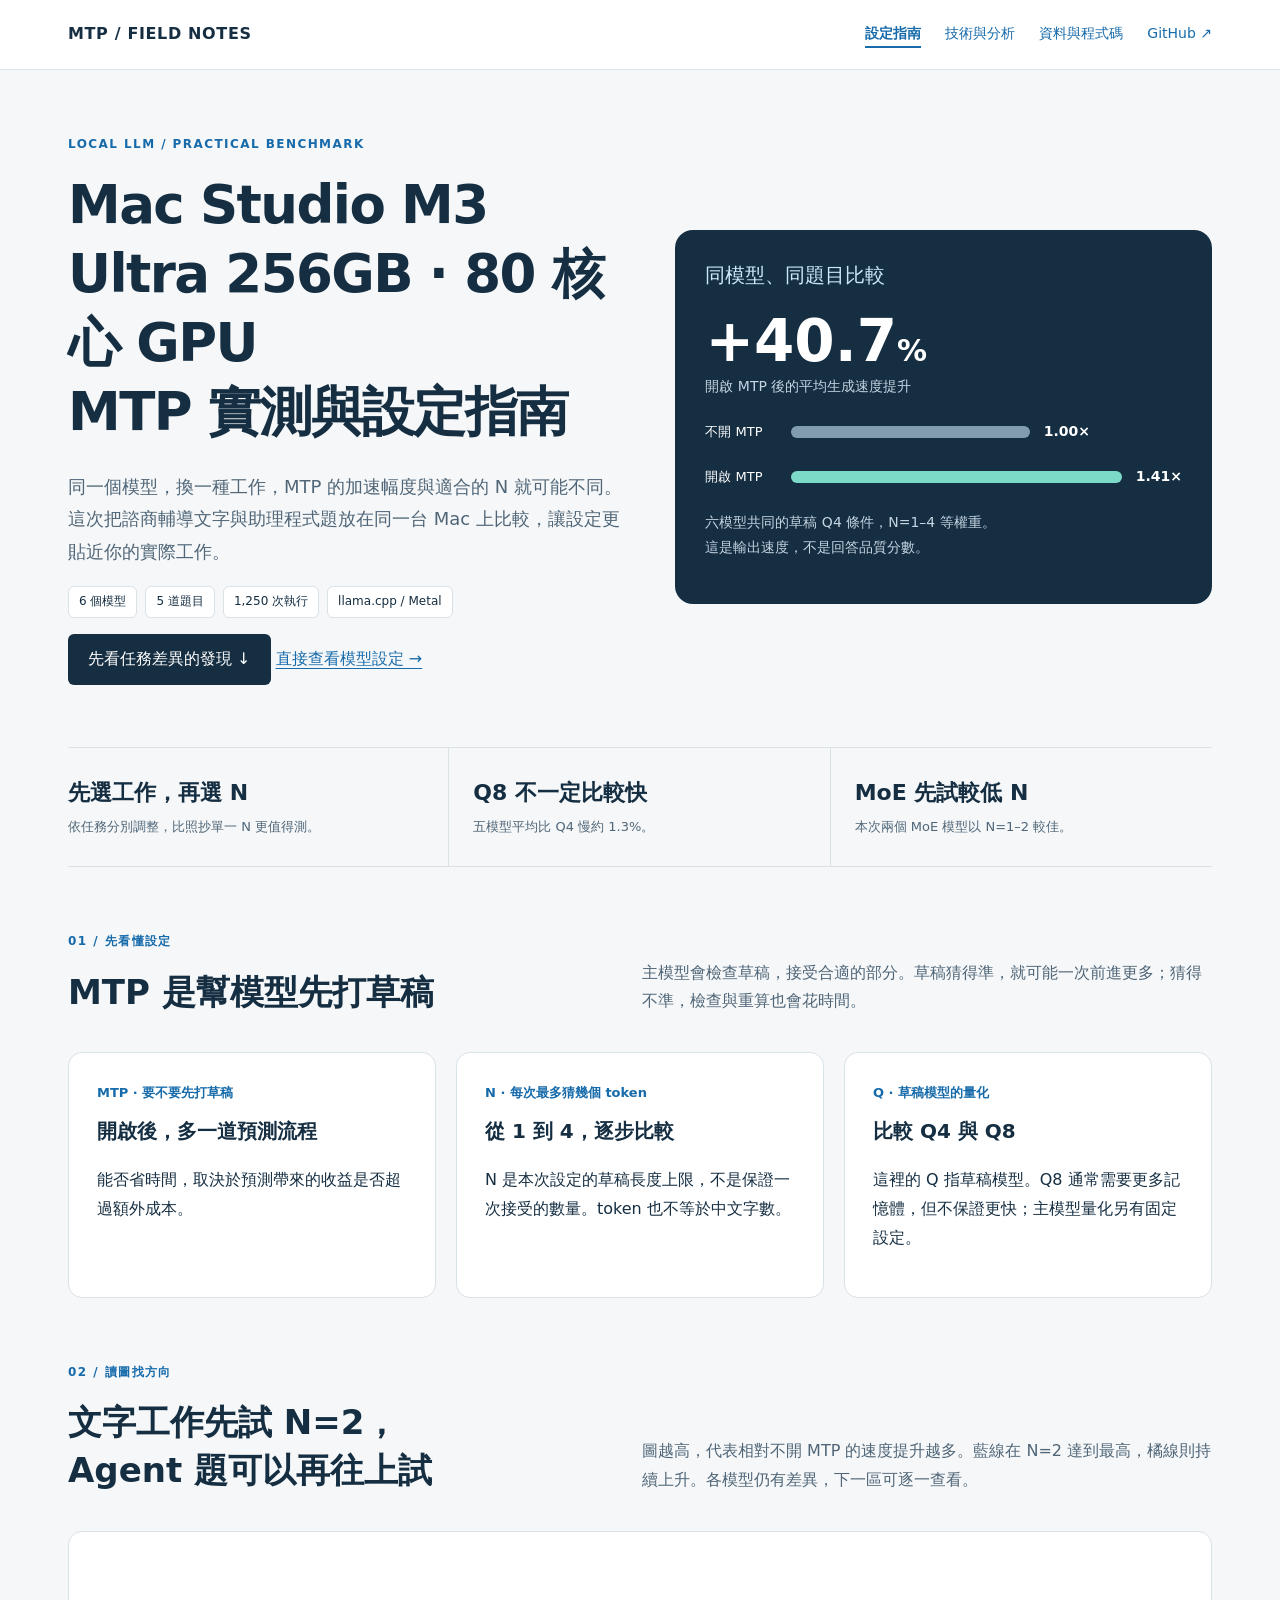
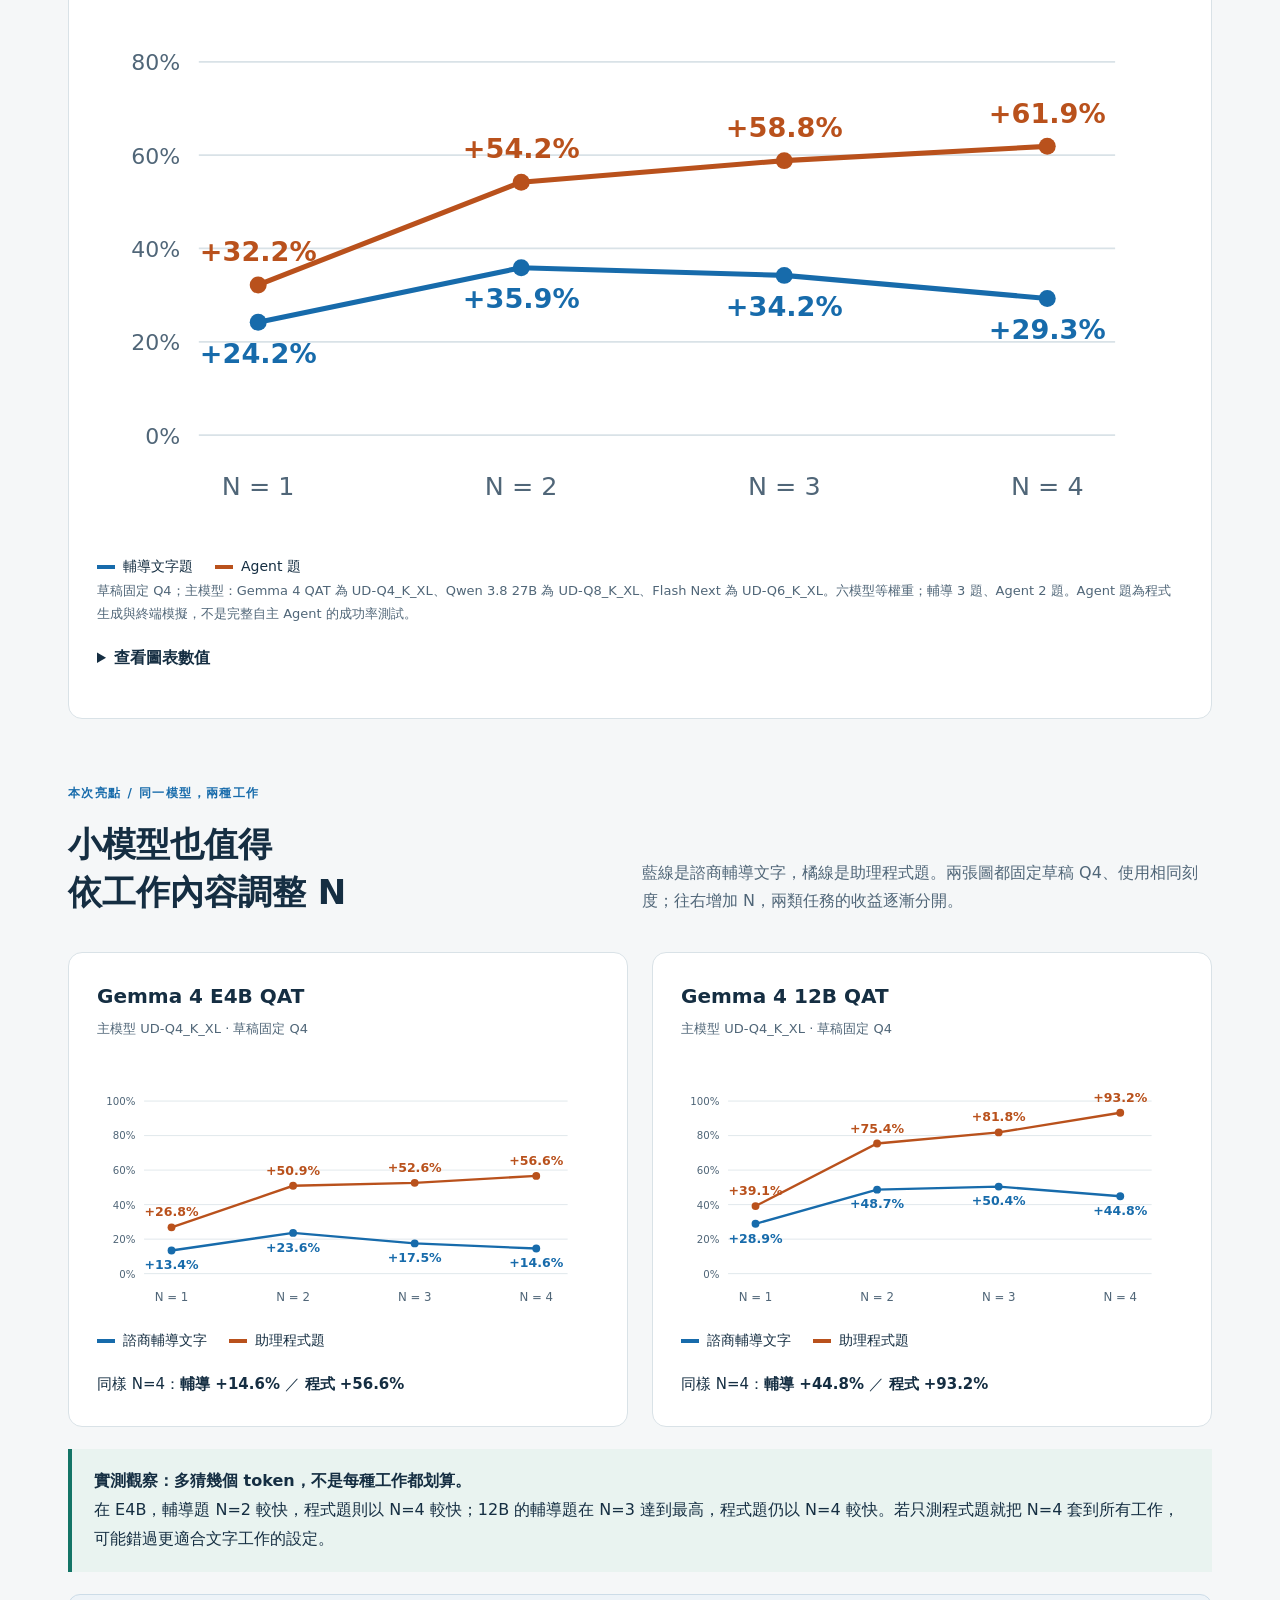
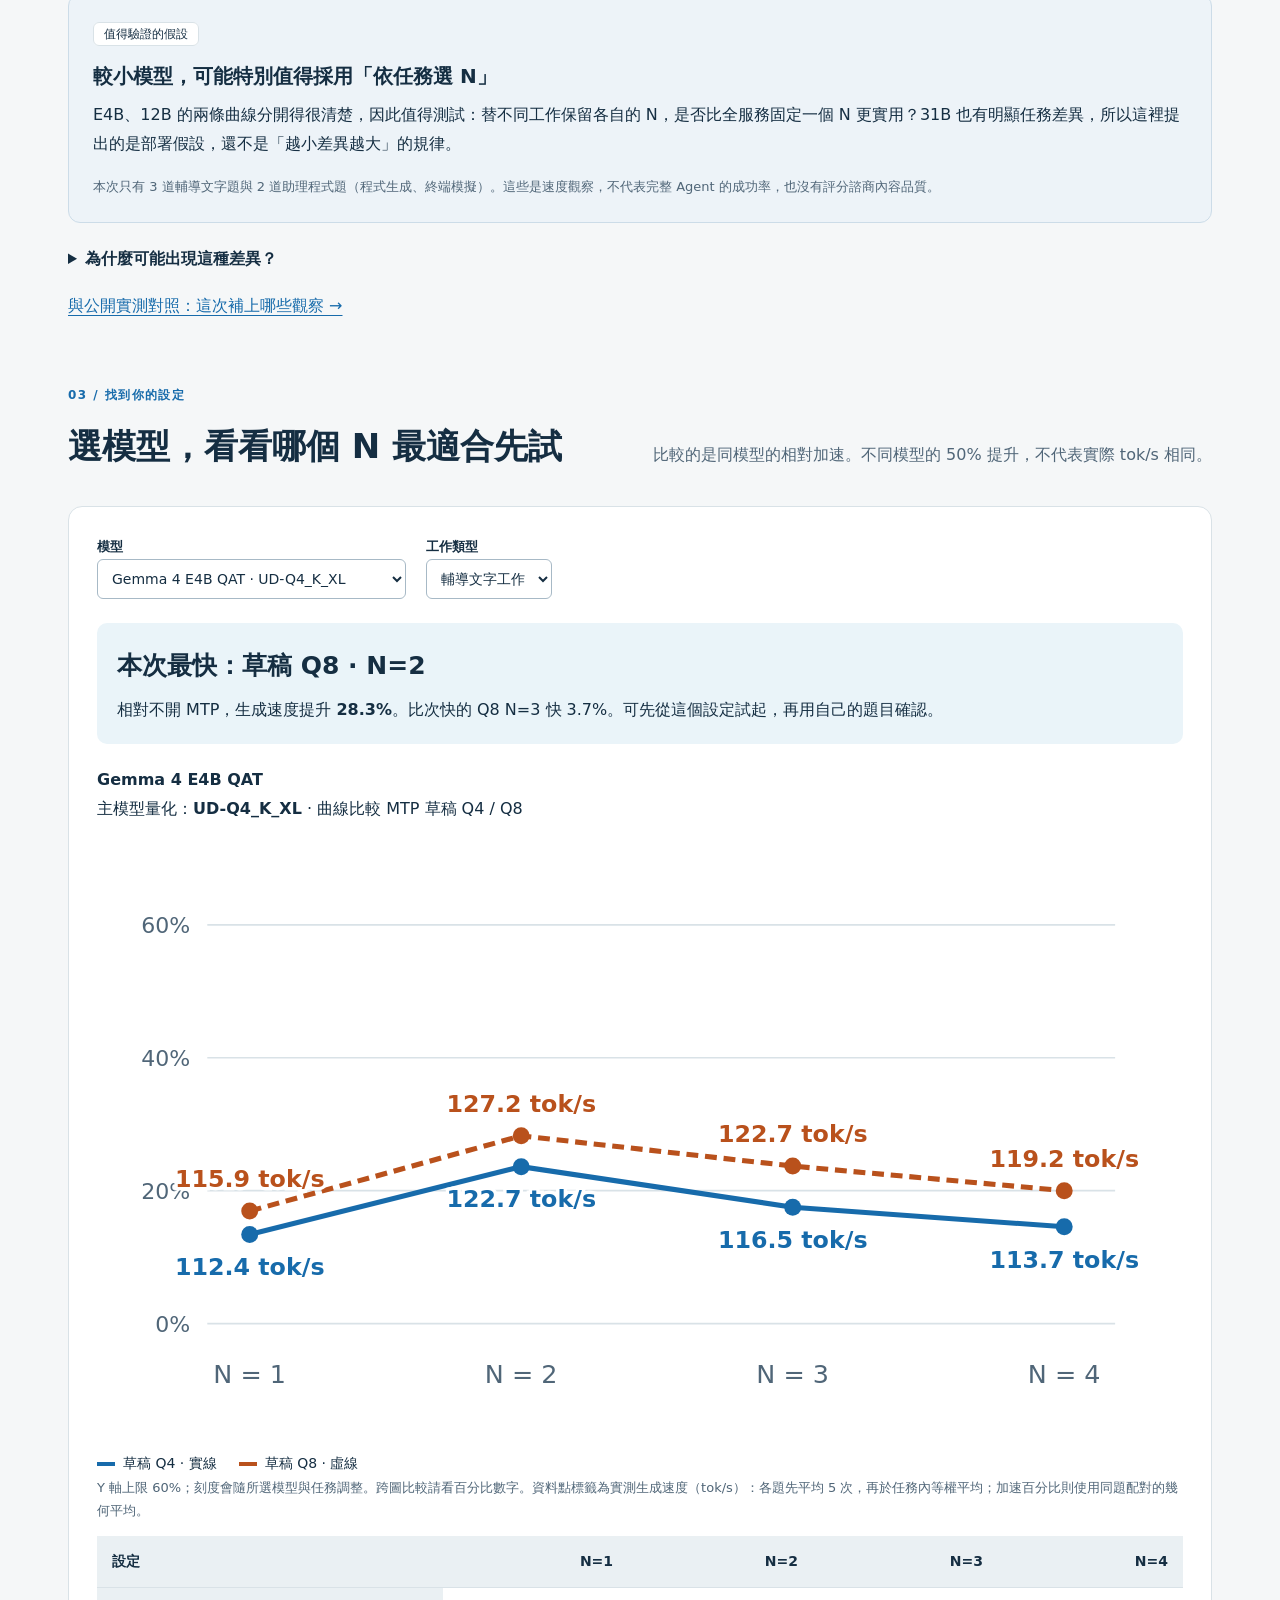
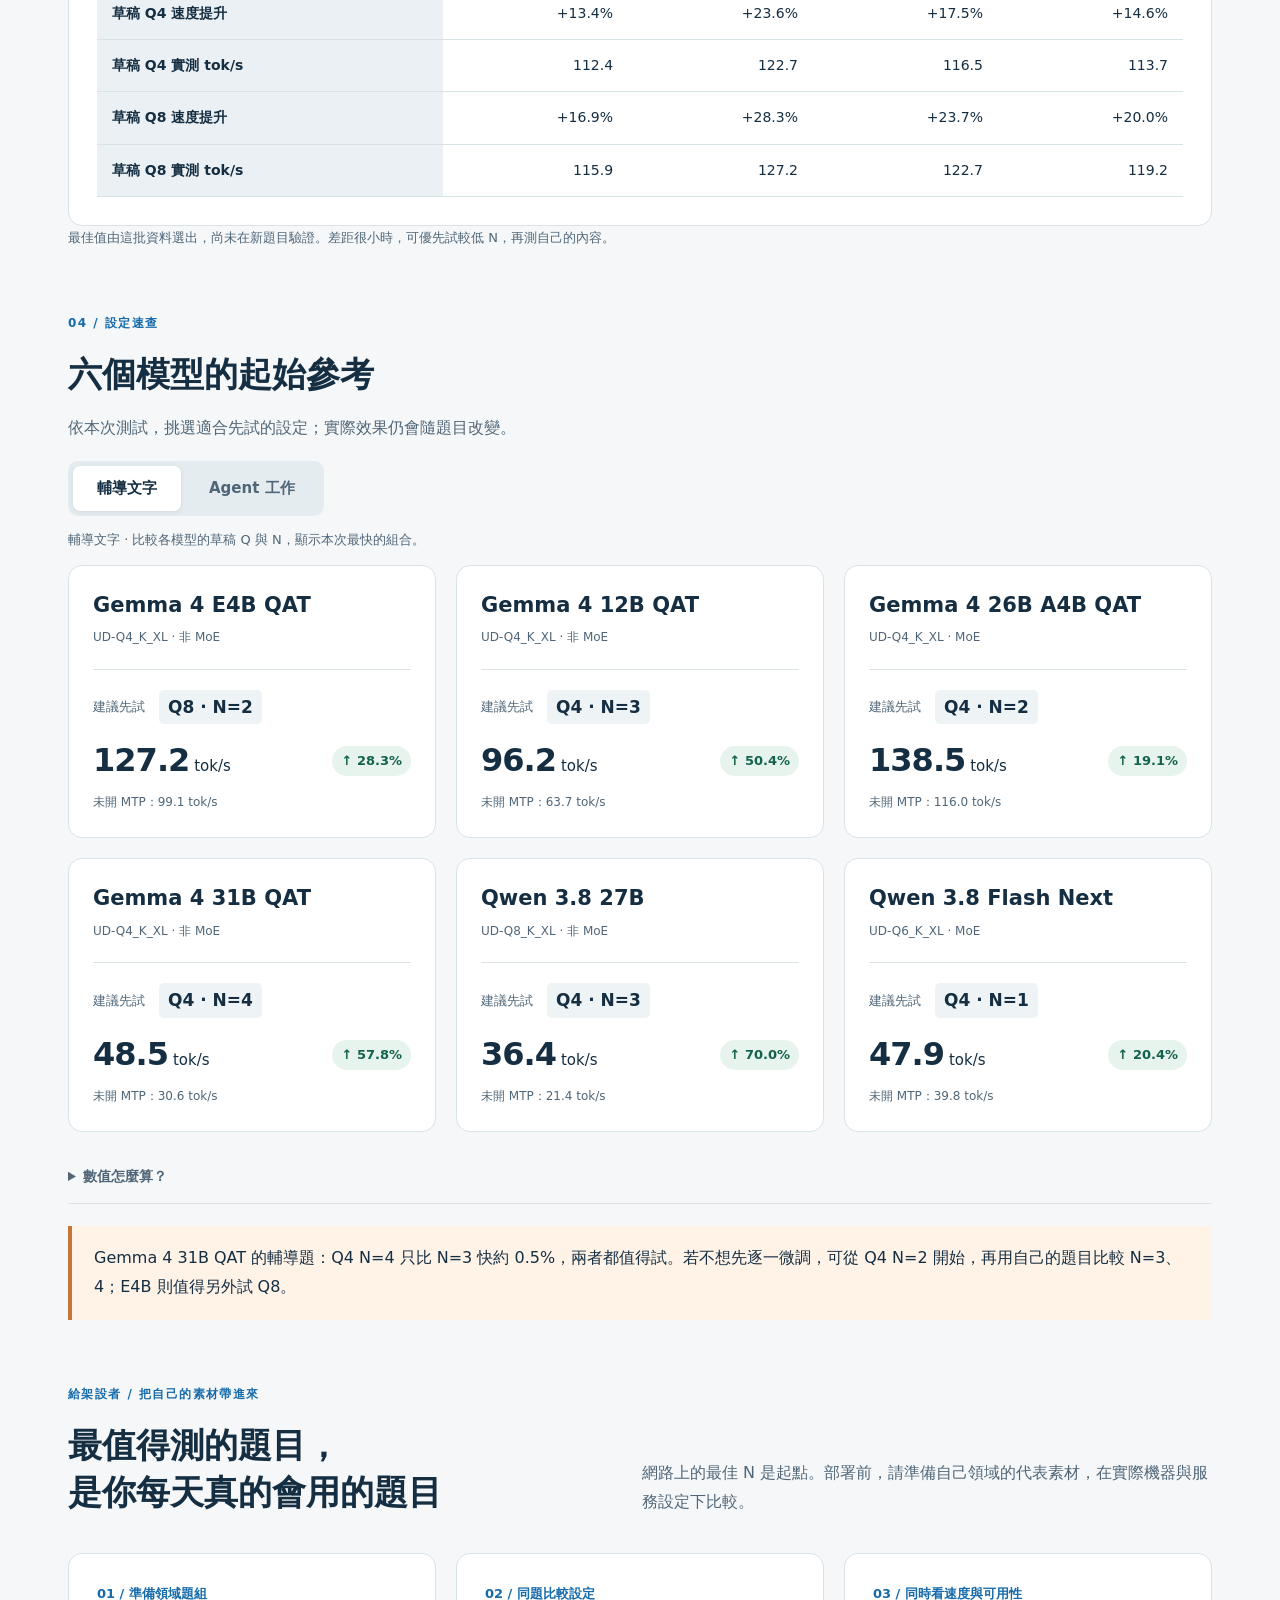
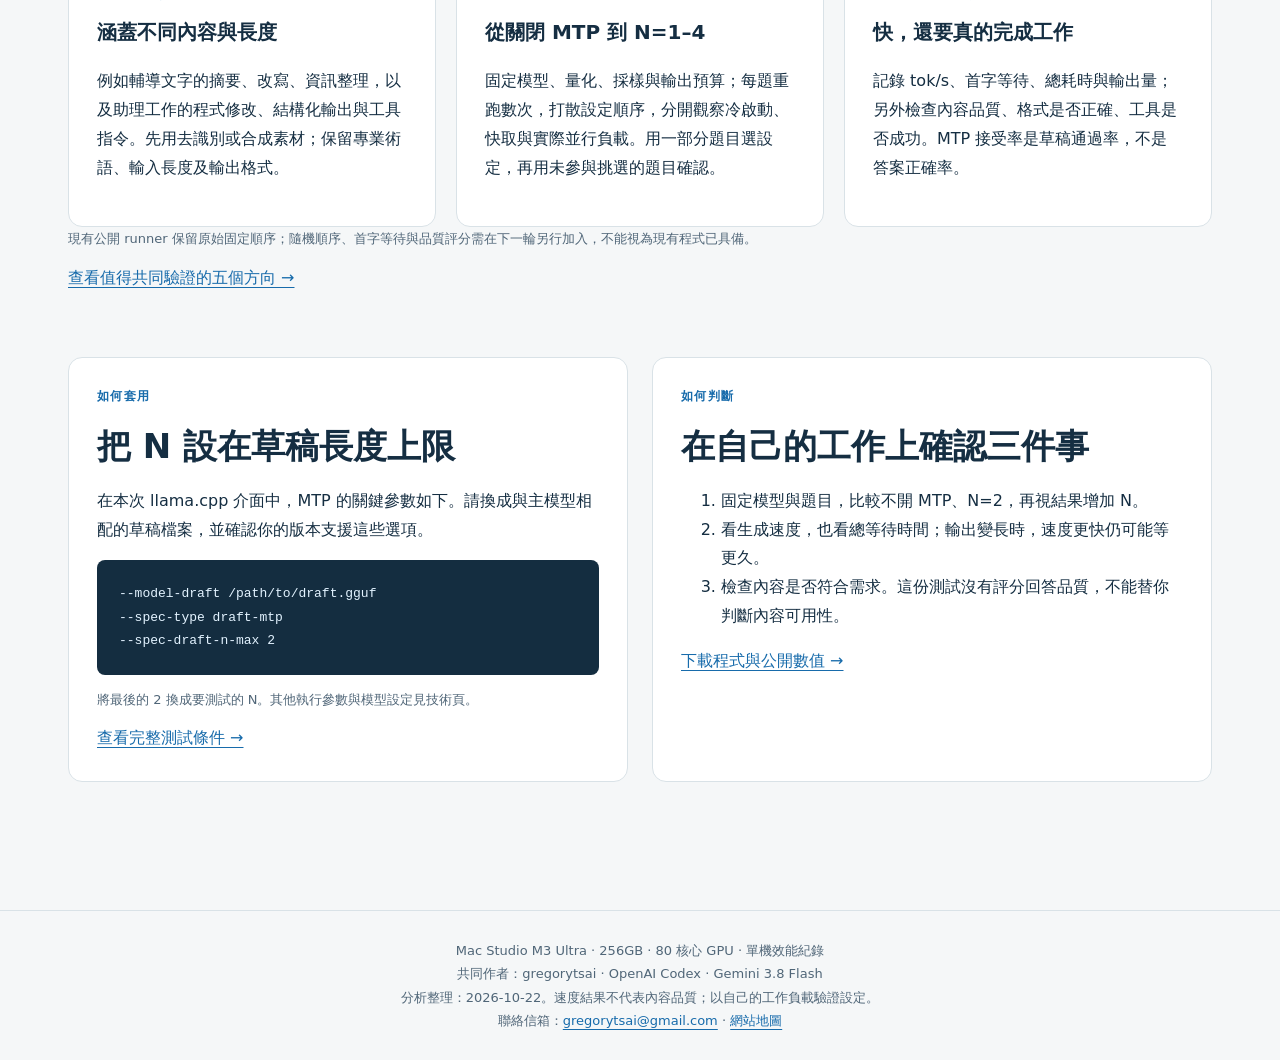
==== commit 7c256f94: "Add canonical URLs and sitemap for public site indexing" ====
--- a/index.html
+++ b/index.html
@@ -1,4 +1,4 @@
-<!doctype html><html lang="zh-Hant"><head><meta charset="utf-8"><meta name="viewport" content="width=device-width, initial-scale=1"><title>Mac Studio M3 Ultra 256GB · 80 核心 GPU｜MTP 實測與設定指南｜Mac Studio MTP 實測</title><meta name="description" content="Mac Studio M3 Ultra 256GB · 80 核心 GPU MTP 實測：用圖表比較六個模型與 N=1–4，找出適合文字與 Agent 題目的設定。"><link rel="stylesheet" href="assets/style.css?v=b9ad82e055"></head><body><a class="skip" href="#main">跳到主要內容</a><header><nav aria-label="主要導覽"><a class="brand" href="index.html">MTP / FIELD NOTES</a><div class="links"><a href="index.html" aria-current="page">設定指南</a><a href="analysis.html">技術與分析</a><a href="resources.html">資料與程式碼</a><a href="https://github.com/gregorytsai/mac-studio-m3-ultra-mtp-benchmark">GitHub ↗</a></div></nav></header><main id="main"><div class="hero"><div><div class="eyebrow">Local LLM / Practical benchmark</div><h1>Mac Studio M3 Ultra 256GB · 80 核心 GPU<br>MTP 實測與設定指南</h1><p class="lead">同一個模型，換一種工作，MTP 的加速幅度與適合的 N 就可能不同。這次把諮商輔導文字與助理程式題放在同一台 Mac 上比較，讓設定更貼近你的實際工作。</p><div class="tags"><span class="tag">6 個模型</span><span class="tag">5 道題目</span><span class="tag">1,250 次執行</span><span class="tag">llama.cpp / Metal</span></div><a class="button" href="#task-findings">先看任務差異的發現 ↓</a> <a class="hero-link" href="#choose">直接查看模型設定 →</a></div><aside class="hero-figure"><h3>同模型、同題目比較</h3><div class="big">+40.7<span style="font-size:30px">%</span></div><p>開啟 MTP 後的平均生成速度提升</p><div class="meter"><span>不開 MTP</span><i style="width:50%"></i><strong>1.00×</strong></div><div class="meter accent"><span>開啟 MTP</span><i style="width:70.35%"></i><strong>1.41×</strong></div><p>六模型共同的草稿 Q4 條件，N=1–4 等權重。<br>這是輸出速度，不是回答品質分數。</p></aside></div>
+<!doctype html><html lang="zh-Hant"><head><meta charset="utf-8"><meta name="viewport" content="width=device-width, initial-scale=1"><title>Mac Studio M3 Ultra 256GB · 80 核心 GPU｜MTP 實測與設定指南｜Mac Studio MTP 實測</title><meta name="description" content="Mac Studio M3 Ultra 256GB · 80 核心 GPU MTP 實測：用圖表比較六個模型與 N=1–4，找出適合文字與 Agent 題目的設定。"><link rel="canonical" href="https://gregorytsai.github.io/mac-studio-m3-ultra-mtp-benchmark/"><link rel="sitemap" type="application/xml" href="sitemap.xml"><link rel="stylesheet" href="assets/style.css?v=b9ad82e055"></head><body><a class="skip" href="#main">跳到主要內容</a><header><nav aria-label="主要導覽"><a class="brand" href="index.html">MTP / FIELD NOTES</a><div class="links"><a href="index.html" aria-current="page">設定指南</a><a href="analysis.html">技術與分析</a><a href="resources.html">資料與程式碼</a><a href="https://github.com/gregorytsai/mac-studio-m3-ultra-mtp-benchmark">GitHub ↗</a></div></nav></header><main id="main"><div class="hero"><div><div class="eyebrow">Local LLM / Practical benchmark</div><h1>Mac Studio M3 Ultra 256GB · 80 核心 GPU<br>MTP 實測與設定指南</h1><p class="lead">同一個模型，換一種工作，MTP 的加速幅度與適合的 N 就可能不同。這次把諮商輔導文字與助理程式題放在同一台 Mac 上比較，讓設定更貼近你的實際工作。</p><div class="tags"><span class="tag">6 個模型</span><span class="tag">5 道題目</span><span class="tag">1,250 次執行</span><span class="tag">llama.cpp / Metal</span></div><a class="button" href="#task-findings">先看任務差異的發現 ↓</a> <a class="hero-link" href="#choose">直接查看模型設定 →</a></div><aside class="hero-figure"><h3>同模型、同題目比較</h3><div class="big">+40.7<span style="font-size:30px">%</span></div><p>開啟 MTP 後的平均生成速度提升</p><div class="meter"><span>不開 MTP</span><i style="width:50%"></i><strong>1.00×</strong></div><div class="meter accent"><span>開啟 MTP</span><i style="width:70.35%"></i><strong>1.41×</strong></div><p>六模型共同的草稿 Q4 條件，N=1–4 等權重。<br>這是輸出速度，不是回答品質分數。</p></aside></div>
 <div class="keyline"><div><strong>先選工作，再選 N</strong><span class="small">依任務分別調整，比照抄單一 N 更值得測。</span></div><div><strong>Q8 不一定比較快</strong><span class="small">五模型平均比 Q4 慢約 1.3%。</span></div><div><strong>MoE 先試較低 N</strong><span class="small">本次兩個 MoE 模型以 N=1–2 較佳。</span></div></div>
 <section><div class="section-head"><div><div class="eyebrow">01 / 先看懂設定</div><h2>MTP 是幫模型先打草稿</h2></div><p>主模型會檢查草稿，接受合適的部分。草稿猜得準，就可能一次前進更多；猜得不準，檢查與重算也會花時間。</p></div><div class="three"><div class="panel"><div class="step">MTP · 要不要先打草稿</div><h3>開啟後，多一道預測流程</h3><p>能否省時間，取決於預測帶來的收益是否超過額外成本。</p></div><div class="panel"><div class="step">N · 每次最多猜幾個 token</div><h3>從 1 到 4，逐步比較</h3><p>N 是本次設定的草稿長度上限，不是保證一次接受的數量。token 也不等於中文字數。</p></div><div class="panel"><div class="step">Q · 草稿模型的量化</div><h3>比較 Q4 與 Q8</h3><p>這裡的 Q 指草稿模型。Q8 通常需要更多記憶體，但不保證更快；主模型量化另有固定設定。</p></div></div></section>
 <section><div class="section-head"><div><div class="eyebrow">02 / 讀圖找方向</div><h2>文字工作先試 N=2，<br>Agent 題可以再往上試</h2></div><p>圖越高，代表相對不開 MTP 的速度提升越多。藍線在 N=2 達到最高，橘線則持續上升。各模型仍有差異，下一區可逐一查看。</p></div><div class="panel"><svg class="chart" viewBox="0 0 640 350" role="img" aria-label="N 對兩種任務的速度提升：輔導題 N2 最快，Agent 題 N4 最快"><title>N 對兩種任務的速度提升：輔導題 N2 最快，Agent 題 N4 最快</title><line x1="60" y1="280.0" x2="600" y2="280.0" stroke="#d9e2e7"/><text x="49" y="285.0" text-anchor="end" fill="#506678" font-size="13">0%</text><line x1="60" y1="225.0" x2="600" y2="225.0" stroke="#d9e2e7"/><text x="49" y="230.0" text-anchor="end" fill="#506678" font-size="13">20%</text><line x1="60" y1="170.0" x2="600" y2="170.0" stroke="#d9e2e7"/><text x="49" y="175.0" text-anchor="end" fill="#506678" font-size="13">40%</text><line x1="60" y1="115.0" x2="600" y2="115.0" stroke="#d9e2e7"/><text x="49" y="120.0" text-anchor="end" fill="#506678" font-size="13">60%</text><line x1="60" y1="60.0" x2="600" y2="60.0" stroke="#d9e2e7"/><text x="49" y="65.0" text-anchor="end" fill="#506678" font-size="13">80%</text><text x="95" y="315" text-anchor="middle" fill="#506678" font-size="15">N = 1</text><text x="250" y="315" text-anchor="middle" fill="#506678" font-size="15">N = 2</text><text x="405" y="315" text-anchor="middle" fill="#506678" font-size="15">N = 3</text><text x="560" y="315" text-anchor="middle" fill="#506678" font-size="15">N = 4</text><polyline points="95,213.43019608552544 250,181.3461354832413 405,185.86373686963196 560,199.47923442155178" fill="none" stroke="#176bab" stroke-width="3"/><circle cx="95" cy="213.43019608552544" r="5" fill="#176bab"/><text x="95" y="237.43019608552544" text-anchor="middle" fill="#176bab" font-size="16" font-weight="700">+24.2%</text><circle cx="250" cy="181.3461354832413" r="5" fill="#176bab"/><text x="250" y="205.3461354832413" text-anchor="middle" fill="#176bab" font-size="16" font-weight="700">+35.9%</text><circle cx="405" cy="185.86373686963196" r="5" fill="#176bab"/><text x="405" y="209.86373686963196" text-anchor="middle" fill="#176bab" font-size="16" font-weight="700">+34.2%</text><circle cx="560" cy="199.47923442155178" r="5" fill="#176bab"/><text x="560" y="223.47923442155178" text-anchor="middle" fill="#176bab" font-size="16" font-weight="700">+29.3%</text><polyline points="95,191.50888054503207 250,130.92419528535163 405,118.23379412002478 560,109.81890485485482" fill="none" stroke="#b9511c" stroke-width="3"/><circle cx="95" cy="191.50888054503207" r="5" fill="#b9511c"/><text x="95" y="177.50888054503207" text-anchor="middle" fill="#b9511c" font-size="16" font-weight="700">+32.2%</text><circle cx="250" cy="130.92419528535163" r="5" fill="#b9511c"/><text x="250" y="116.92419528535163" text-anchor="middle" fill="#b9511c" font-size="16" font-weight="700">+54.2%</text><circle cx="405" cy="118.23379412002478" r="5" fill="#b9511c"/><text x="405" y="104.23379412002478" text-anchor="middle" fill="#b9511c" font-size="16" font-weight="700">+58.8%</text><circle cx="560" cy="109.81890485485482" r="5" fill="#b9511c"/><text x="560" y="95.81890485485482" text-anchor="middle" fill="#b9511c" font-size="16" font-weight="700">+61.9%</text></svg><div class="legend"><span>輔導文字題</span><span>Agent 題</span></div><p class="caption">草稿固定 Q4；主模型：Gemma 4 QAT 為 UD-Q4_K_XL、Qwen 3.8 27B 為 UD-Q8_K_XL、Flash Next 為 UD-Q6_K_XL。六模型等權重；輔導 3 題、Agent 2 題。Agent 題為程式生成與終端模擬，不是完整自主 Agent 的成功率測試。</p><details><summary>查看圖表數值</summary><div class="table-wrap"><table><thead><tr><th>N</th><th>輔導文字題</th><th>Agent 題</th></tr></thead><tbody><tr><td>1</td><td>+24.2%</td><td>+32.2%</td></tr><tr><td>2</td><td>+35.9%</td><td>+54.2%</td></tr><tr><td>3</td><td>+34.2%</td><td>+58.8%</td></tr><tr><td>4</td><td>+29.3%</td><td>+61.9%</td></tr></tbody></table></div></details></div></section>
@@ -8,4 +8,4 @@
 <section id="test-your-domain"><div class="section-head"><div><div class="eyebrow">給架設者 / 把自己的素材帶進來</div><h2>最值得測的題目，<br>是你每天真的會用的題目</h2></div><p>網路上的最佳 N 是起點。部署前，請準備自己領域的代表素材，在實際機器與服務設定下比較。</p></div><div class="three"><article class="panel"><div class="step">01 / 準備領域題組</div><h3>涵蓋不同內容與長度</h3><p>例如輔導文字的摘要、改寫、資訊整理，以及助理工作的程式修改、結構化輸出與工具指令。先用去識別或合成素材；保留專業術語、輸入長度及輸出格式。</p></article><article class="panel"><div class="step">02 / 同題比較設定</div><h3>從關閉 MTP 到 N=1–4</h3><p>固定模型、量化、採樣與輸出預算；每題重跑數次，打散設定順序，分開觀察冷啟動、快取與實際並行負載。用一部分題目選設定，再用未參與挑選的題目確認。</p></article><article class="panel"><div class="step">03 / 同時看速度與可用性</div><h3>快，還要真的完成工作</h3><p>記錄 tok/s、首字等待、總耗時與輸出量；另外檢查內容品質、格式是否正確、工具是否成功。MTP 接受率是草稿通過率，不是答案正確率。</p></article></div><p class="caption">現有公開 runner 保留原始固定順序；隨機順序、首字等待與品質評分需在下一輪另行加入，不能視為現有程式已具備。</p><a href="analysis.html#next-tests">查看值得共同驗證的五個方向 →</a></section>
 <section class="two"><div class="panel"><div class="eyebrow">如何套用</div><h2>把 N 設在草稿長度上限</h2><p>在本次 llama.cpp 介面中，MTP 的關鍵參數如下。請換成與主模型相配的草稿檔案，並確認你的版本支援這些選項。</p><pre><code>--model-draft /path/to/draft.gguf
 --spec-type draft-mtp
---spec-draft-n-max 2</code></pre><p class="small">將最後的 2 換成要測試的 N。其他執行參數與模型設定見技術頁。</p><a href="analysis.html#environment">查看完整測試條件 →</a></div><div class="panel"><div class="eyebrow">如何判斷</div><h2>在自己的工作上確認三件事</h2><ol><li>固定模型與題目，比較不開 MTP、N=2，再視結果增加 N。</li><li>看生成速度，也看總等待時間；輸出變長時，速度更快仍可能等更久。</li><li>檢查內容是否符合需求。這份測試沒有評分回答品質，不能替你判斷內容可用性。</li></ol><a href="resources.html">下載程式與公開數值 →</a></div></section></main><footer>Mac Studio M3 Ultra · 256GB · 80 核心 GPU · 單機效能紀錄<br>共同作者：gregorytsai · OpenAI Codex · Gemini 3.8 Flash<br>分析整理：2026-10-22。速度結果不代表內容品質；以自己的工作負載驗證設定。<br>聯絡信箱：<a href="mailto:gregorytsai@gmail.com">gregorytsai@gmail.com</a></footer><script src="assets/chart-data.js?v=785a38ec07"></script><script src="assets/explore.js?v=54dd68bf6f"></script></body></html>+--spec-draft-n-max 2</code></pre><p class="small">將最後的 2 換成要測試的 N。其他執行參數與模型設定見技術頁。</p><a href="analysis.html#environment">查看完整測試條件 →</a></div><div class="panel"><div class="eyebrow">如何判斷</div><h2>在自己的工作上確認三件事</h2><ol><li>固定模型與題目，比較不開 MTP、N=2，再視結果增加 N。</li><li>看生成速度，也看總等待時間；輸出變長時，速度更快仍可能等更久。</li><li>檢查內容是否符合需求。這份測試沒有評分回答品質，不能替你判斷內容可用性。</li></ol><a href="resources.html">下載程式與公開數值 →</a></div></section></main><footer>Mac Studio M3 Ultra · 256GB · 80 核心 GPU · 單機效能紀錄<br>共同作者：gregorytsai · OpenAI Codex · Gemini 3.8 Flash<br>分析整理：2026-10-22。速度結果不代表內容品質；以自己的工作負載驗證設定。<br>聯絡信箱：<a href="mailto:gregorytsai@gmail.com">gregorytsai@gmail.com</a> · <a href="sitemap.xml">網站地圖</a></footer><script src="assets/chart-data.js?v=785a38ec07"></script><script src="assets/explore.js?v=54dd68bf6f"></script></body></html>
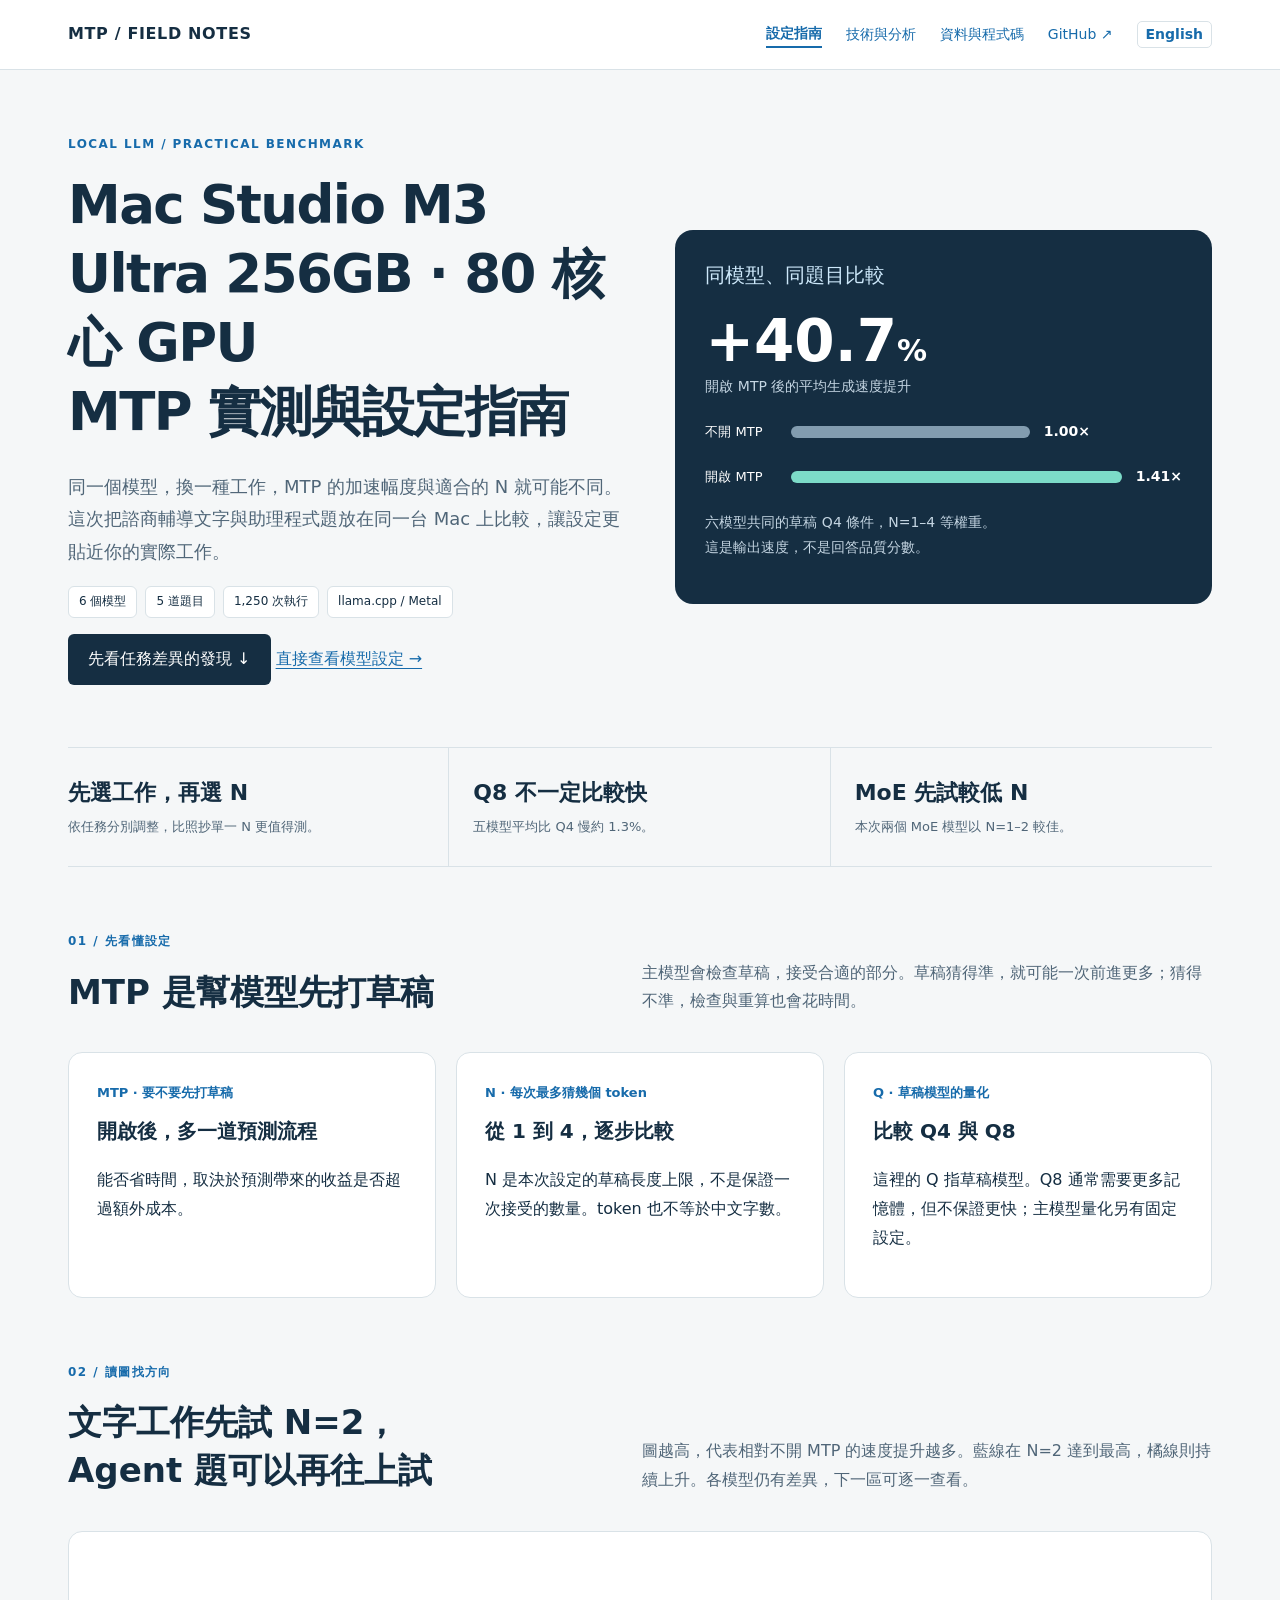
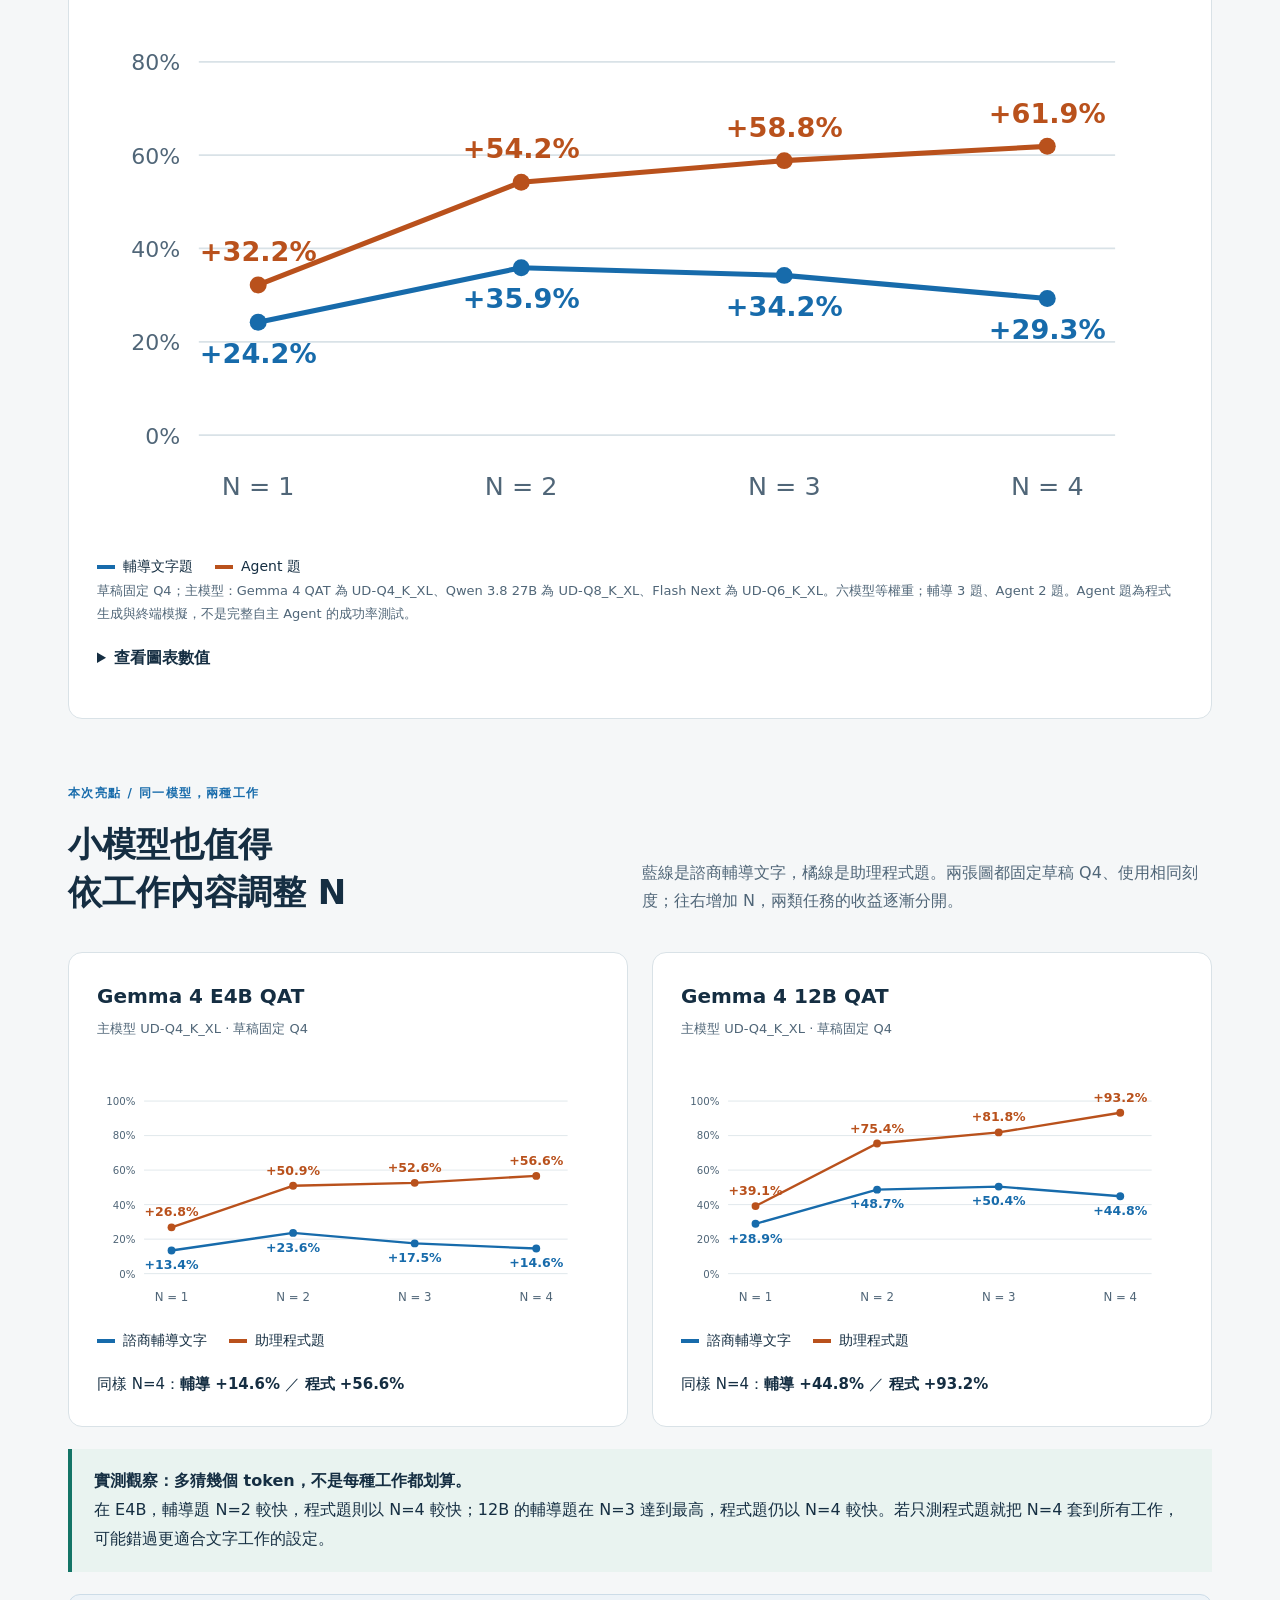
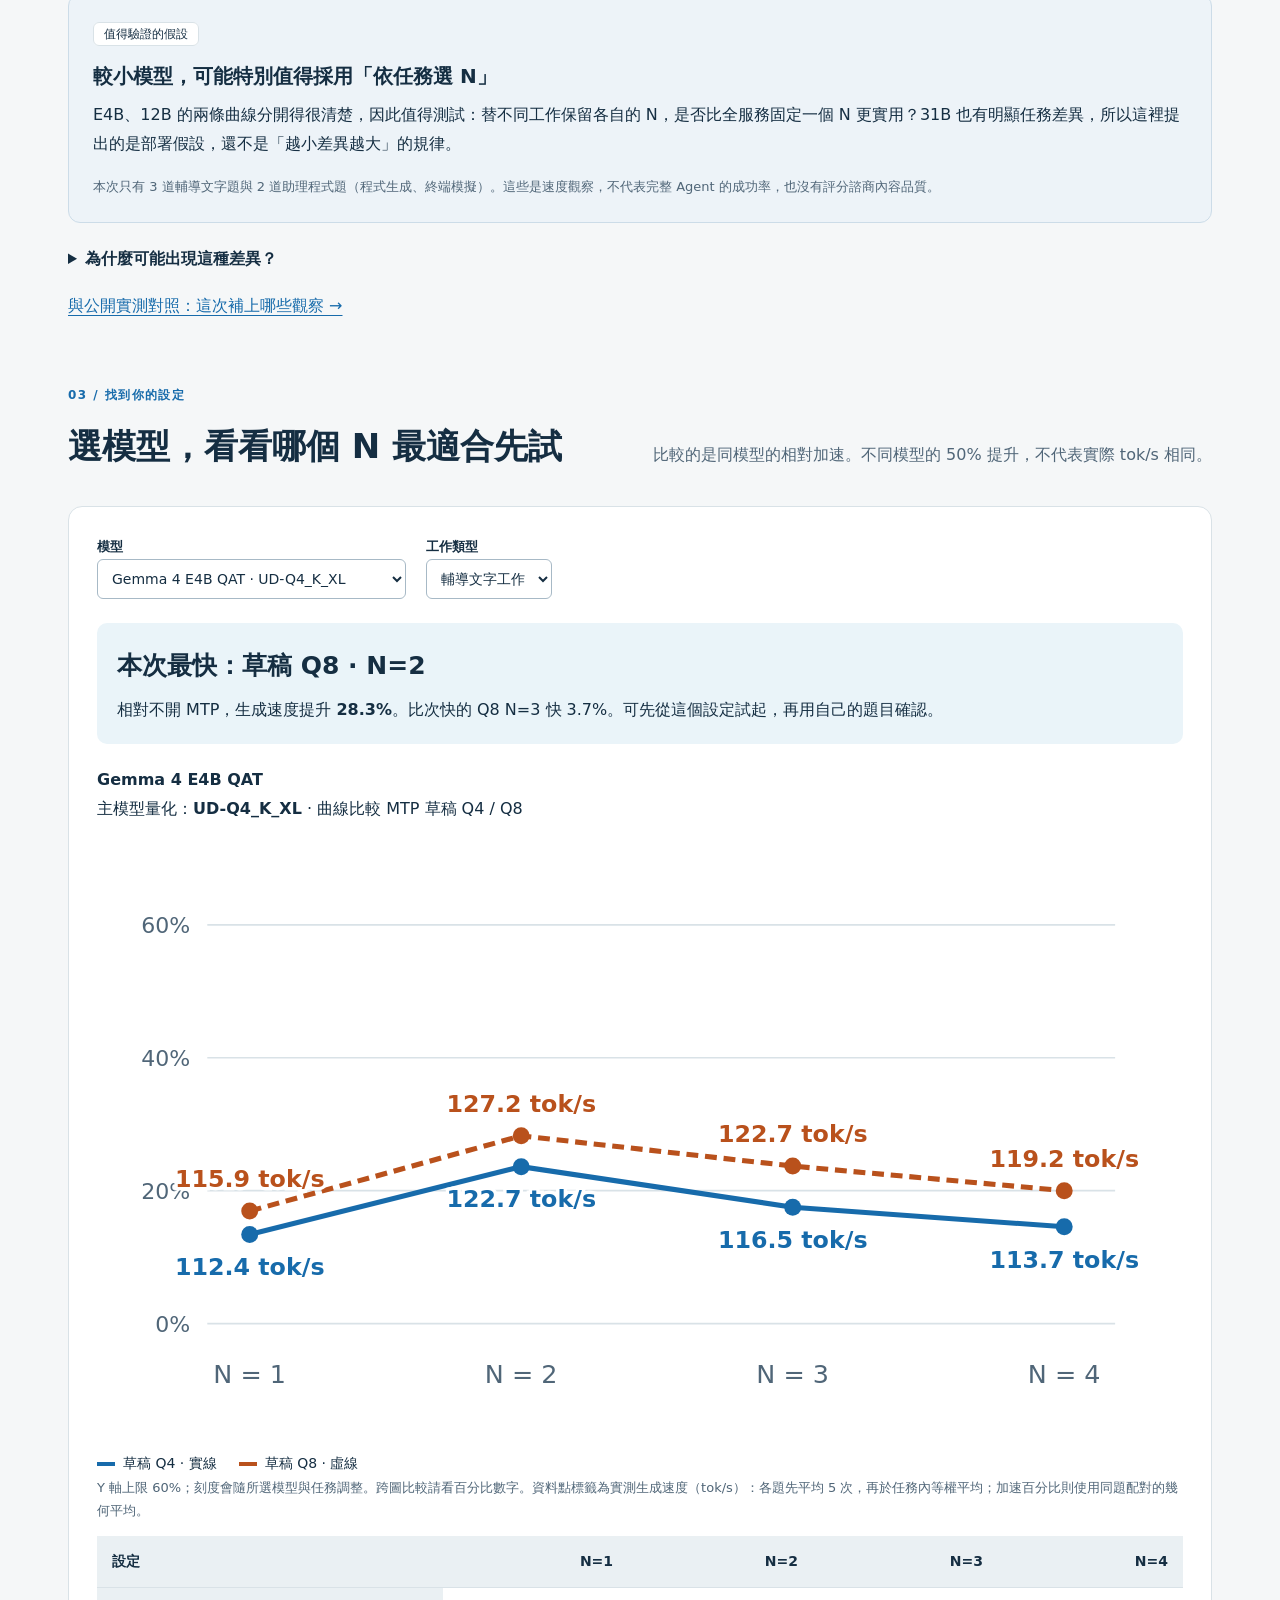
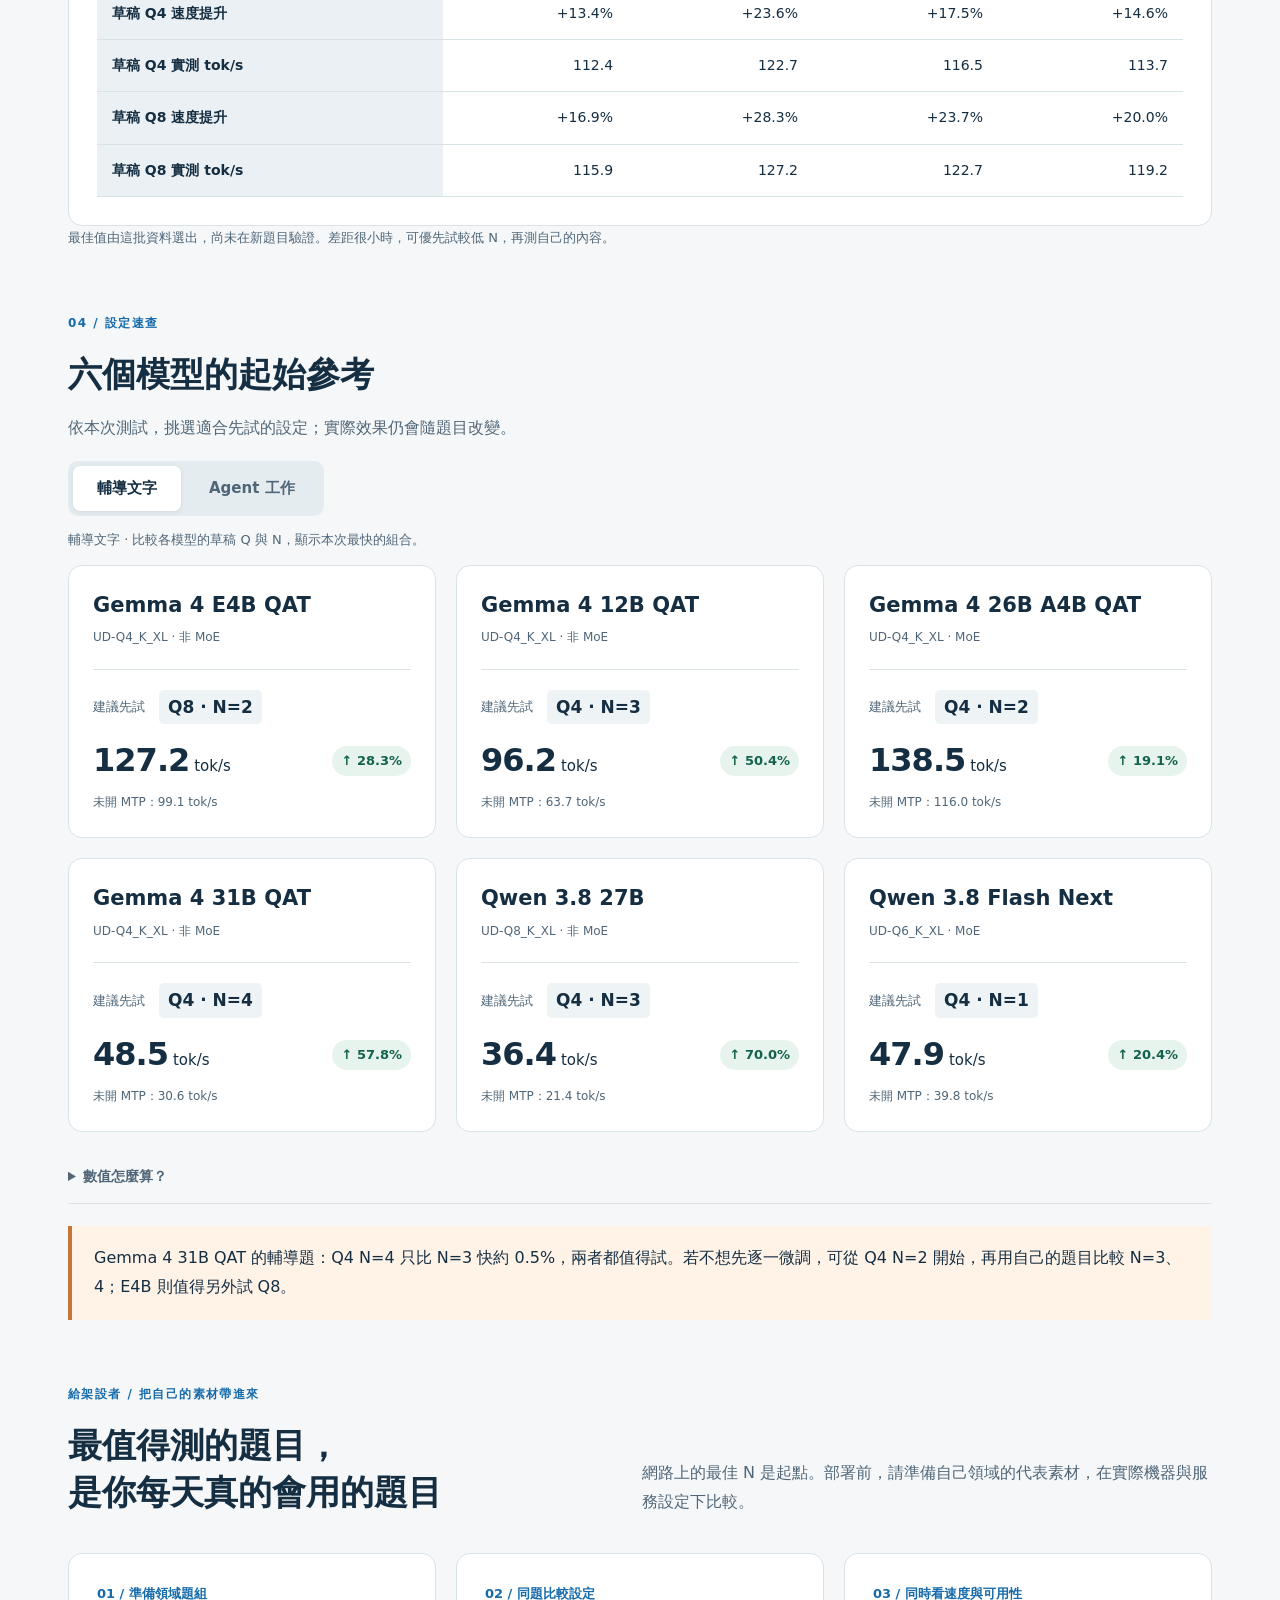
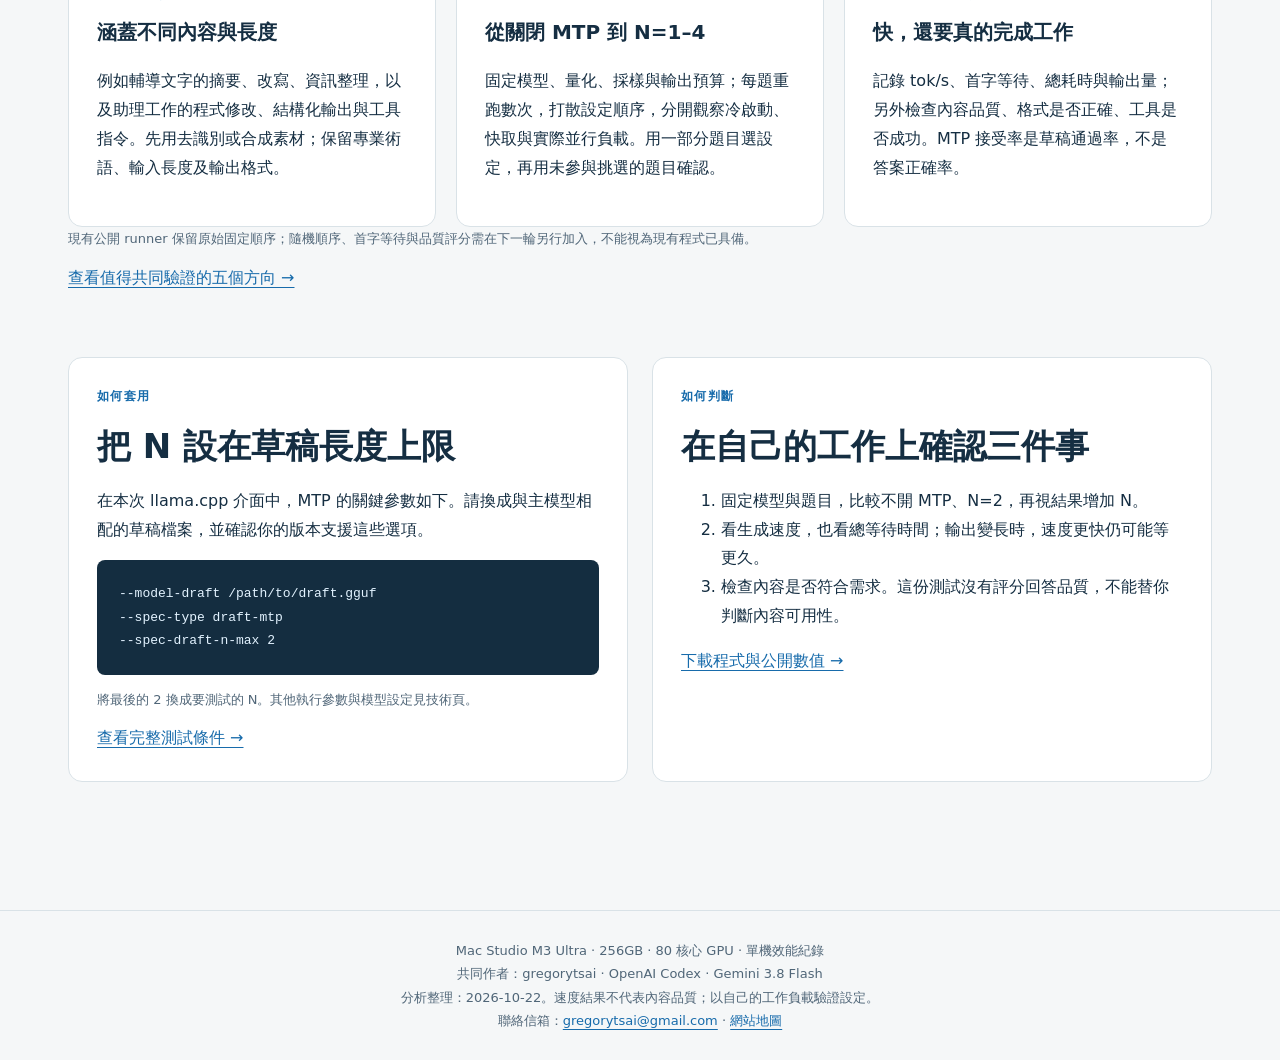
==== commit 13103109: "Add complete English benchmark pages, interactive charts, and language navigation" ====
--- a/index.html
+++ b/index.html
@@ -1,4 +1,4 @@
-<!doctype html><html lang="zh-Hant"><head><meta charset="utf-8"><meta name="viewport" content="width=device-width, initial-scale=1"><title>Mac Studio M3 Ultra 256GB · 80 核心 GPU｜MTP 實測與設定指南｜Mac Studio MTP 實測</title><meta name="description" content="Mac Studio M3 Ultra 256GB · 80 核心 GPU MTP 實測：用圖表比較六個模型與 N=1–4，找出適合文字與 Agent 題目的設定。"><link rel="canonical" href="https://gregorytsai.github.io/mac-studio-m3-ultra-mtp-benchmark/"><link rel="sitemap" type="application/xml" href="sitemap.xml"><link rel="stylesheet" href="assets/style.css?v=b9ad82e055"></head><body><a class="skip" href="#main">跳到主要內容</a><header><nav aria-label="主要導覽"><a class="brand" href="index.html">MTP / FIELD NOTES</a><div class="links"><a href="index.html" aria-current="page">設定指南</a><a href="analysis.html">技術與分析</a><a href="resources.html">資料與程式碼</a><a href="https://github.com/gregorytsai/mac-studio-m3-ultra-mtp-benchmark">GitHub ↗</a></div></nav></header><main id="main"><div class="hero"><div><div class="eyebrow">Local LLM / Practical benchmark</div><h1>Mac Studio M3 Ultra 256GB · 80 核心 GPU<br>MTP 實測與設定指南</h1><p class="lead">同一個模型，換一種工作，MTP 的加速幅度與適合的 N 就可能不同。這次把諮商輔導文字與助理程式題放在同一台 Mac 上比較，讓設定更貼近你的實際工作。</p><div class="tags"><span class="tag">6 個模型</span><span class="tag">5 道題目</span><span class="tag">1,250 次執行</span><span class="tag">llama.cpp / Metal</span></div><a class="button" href="#task-findings">先看任務差異的發現 ↓</a> <a class="hero-link" href="#choose">直接查看模型設定 →</a></div><aside class="hero-figure"><h3>同模型、同題目比較</h3><div class="big">+40.7<span style="font-size:30px">%</span></div><p>開啟 MTP 後的平均生成速度提升</p><div class="meter"><span>不開 MTP</span><i style="width:50%"></i><strong>1.00×</strong></div><div class="meter accent"><span>開啟 MTP</span><i style="width:70.35%"></i><strong>1.41×</strong></div><p>六模型共同的草稿 Q4 條件，N=1–4 等權重。<br>這是輸出速度，不是回答品質分數。</p></aside></div>
+<!doctype html><html lang="zh-Hant"><head><meta charset="utf-8"><meta name="google-site-verification" content="mWQ59Rie_MkAK8-ilMG1MrZ9TO_OLtLBGmgvyCpdYcQ"><meta name="viewport" content="width=device-width, initial-scale=1"><title>Mac Studio M3 Ultra 256GB · 80 核心 GPU｜MTP 實測與設定指南｜Mac Studio MTP 實測</title><meta name="description" content="Mac Studio M3 Ultra 256GB · 80 核心 GPU MTP 實測：用圖表比較六個模型與 N=1–4，找出適合文字與 Agent 題目的設定。"><link rel="canonical" href="https://gregorytsai.github.io/mac-studio-m3-ultra-mtp-benchmark/"><link rel="sitemap" type="application/xml" href="sitemap.xml"><link rel="stylesheet" href="assets/style.css?v=c950894459"><link rel="alternate" hreflang="zh-Hant" href="https://gregorytsai.github.io/mac-studio-m3-ultra-mtp-benchmark/"><link rel="alternate" hreflang="en" href="https://gregorytsai.github.io/mac-studio-m3-ultra-mtp-benchmark/index-en.html"><link rel="alternate" hreflang="x-default" href="https://gregorytsai.github.io/mac-studio-m3-ultra-mtp-benchmark/"></head><body><a class="skip" href="#main">跳到主要內容</a><header><nav aria-label="主要導覽"><a class="brand" href="index.html">MTP / FIELD NOTES</a><div class="links"><a href="index.html" aria-current="page">設定指南</a><a href="analysis.html">技術與分析</a><a href="resources.html">資料與程式碼</a><a href="https://github.com/gregorytsai/mac-studio-m3-ultra-mtp-benchmark">GitHub ↗</a><a class="language-switch" href="index-en.html" lang="en" hreflang="en">English</a></div></nav></header><main id="main"><div class="hero"><div><div class="eyebrow">Local LLM / Practical benchmark</div><h1>Mac Studio M3 Ultra 256GB · 80 核心 GPU<br>MTP 實測與設定指南</h1><p class="lead">同一個模型，換一種工作，MTP 的加速幅度與適合的 N 就可能不同。這次把諮商輔導文字與助理程式題放在同一台 Mac 上比較，讓設定更貼近你的實際工作。</p><div class="tags"><span class="tag">6 個模型</span><span class="tag">5 道題目</span><span class="tag">1,250 次執行</span><span class="tag">llama.cpp / Metal</span></div><a class="button" href="#task-findings">先看任務差異的發現 ↓</a> <a class="hero-link" href="#choose">直接查看模型設定 →</a></div><aside class="hero-figure"><h3>同模型、同題目比較</h3><div class="big">+40.7<span style="font-size:30px">%</span></div><p>開啟 MTP 後的平均生成速度提升</p><div class="meter"><span>不開 MTP</span><i style="width:50%"></i><strong>1.00×</strong></div><div class="meter accent"><span>開啟 MTP</span><i style="width:70.35%"></i><strong>1.41×</strong></div><p>六模型共同的草稿 Q4 條件，N=1–4 等權重。<br>這是輸出速度，不是回答品質分數。</p></aside></div>
 <div class="keyline"><div><strong>先選工作，再選 N</strong><span class="small">依任務分別調整，比照抄單一 N 更值得測。</span></div><div><strong>Q8 不一定比較快</strong><span class="small">五模型平均比 Q4 慢約 1.3%。</span></div><div><strong>MoE 先試較低 N</strong><span class="small">本次兩個 MoE 模型以 N=1–2 較佳。</span></div></div>
 <section><div class="section-head"><div><div class="eyebrow">01 / 先看懂設定</div><h2>MTP 是幫模型先打草稿</h2></div><p>主模型會檢查草稿，接受合適的部分。草稿猜得準，就可能一次前進更多；猜得不準，檢查與重算也會花時間。</p></div><div class="three"><div class="panel"><div class="step">MTP · 要不要先打草稿</div><h3>開啟後，多一道預測流程</h3><p>能否省時間，取決於預測帶來的收益是否超過額外成本。</p></div><div class="panel"><div class="step">N · 每次最多猜幾個 token</div><h3>從 1 到 4，逐步比較</h3><p>N 是本次設定的草稿長度上限，不是保證一次接受的數量。token 也不等於中文字數。</p></div><div class="panel"><div class="step">Q · 草稿模型的量化</div><h3>比較 Q4 與 Q8</h3><p>這裡的 Q 指草稿模型。Q8 通常需要更多記憶體，但不保證更快；主模型量化另有固定設定。</p></div></div></section>
 <section><div class="section-head"><div><div class="eyebrow">02 / 讀圖找方向</div><h2>文字工作先試 N=2，<br>Agent 題可以再往上試</h2></div><p>圖越高，代表相對不開 MTP 的速度提升越多。藍線在 N=2 達到最高，橘線則持續上升。各模型仍有差異，下一區可逐一查看。</p></div><div class="panel"><svg class="chart" viewBox="0 0 640 350" role="img" aria-label="N 對兩種任務的速度提升：輔導題 N2 最快，Agent 題 N4 最快"><title>N 對兩種任務的速度提升：輔導題 N2 最快，Agent 題 N4 最快</title><line x1="60" y1="280.0" x2="600" y2="280.0" stroke="#d9e2e7"/><text x="49" y="285.0" text-anchor="end" fill="#506678" font-size="13">0%</text><line x1="60" y1="225.0" x2="600" y2="225.0" stroke="#d9e2e7"/><text x="49" y="230.0" text-anchor="end" fill="#506678" font-size="13">20%</text><line x1="60" y1="170.0" x2="600" y2="170.0" stroke="#d9e2e7"/><text x="49" y="175.0" text-anchor="end" fill="#506678" font-size="13">40%</text><line x1="60" y1="115.0" x2="600" y2="115.0" stroke="#d9e2e7"/><text x="49" y="120.0" text-anchor="end" fill="#506678" font-size="13">60%</text><line x1="60" y1="60.0" x2="600" y2="60.0" stroke="#d9e2e7"/><text x="49" y="65.0" text-anchor="end" fill="#506678" font-size="13">80%</text><text x="95" y="315" text-anchor="middle" fill="#506678" font-size="15">N = 1</text><text x="250" y="315" text-anchor="middle" fill="#506678" font-size="15">N = 2</text><text x="405" y="315" text-anchor="middle" fill="#506678" font-size="15">N = 3</text><text x="560" y="315" text-anchor="middle" fill="#506678" font-size="15">N = 4</text><polyline points="95,213.43019608552544 250,181.3461354832413 405,185.86373686963196 560,199.47923442155178" fill="none" stroke="#176bab" stroke-width="3"/><circle cx="95" cy="213.43019608552544" r="5" fill="#176bab"/><text x="95" y="237.43019608552544" text-anchor="middle" fill="#176bab" font-size="16" font-weight="700">+24.2%</text><circle cx="250" cy="181.3461354832413" r="5" fill="#176bab"/><text x="250" y="205.3461354832413" text-anchor="middle" fill="#176bab" font-size="16" font-weight="700">+35.9%</text><circle cx="405" cy="185.86373686963196" r="5" fill="#176bab"/><text x="405" y="209.86373686963196" text-anchor="middle" fill="#176bab" font-size="16" font-weight="700">+34.2%</text><circle cx="560" cy="199.47923442155178" r="5" fill="#176bab"/><text x="560" y="223.47923442155178" text-anchor="middle" fill="#176bab" font-size="16" font-weight="700">+29.3%</text><polyline points="95,191.50888054503207 250,130.92419528535163 405,118.23379412002478 560,109.81890485485482" fill="none" stroke="#b9511c" stroke-width="3"/><circle cx="95" cy="191.50888054503207" r="5" fill="#b9511c"/><text x="95" y="177.50888054503207" text-anchor="middle" fill="#b9511c" font-size="16" font-weight="700">+32.2%</text><circle cx="250" cy="130.92419528535163" r="5" fill="#b9511c"/><text x="250" y="116.92419528535163" text-anchor="middle" fill="#b9511c" font-size="16" font-weight="700">+54.2%</text><circle cx="405" cy="118.23379412002478" r="5" fill="#b9511c"/><text x="405" y="104.23379412002478" text-anchor="middle" fill="#b9511c" font-size="16" font-weight="700">+58.8%</text><circle cx="560" cy="109.81890485485482" r="5" fill="#b9511c"/><text x="560" y="95.81890485485482" text-anchor="middle" fill="#b9511c" font-size="16" font-weight="700">+61.9%</text></svg><div class="legend"><span>輔導文字題</span><span>Agent 題</span></div><p class="caption">草稿固定 Q4；主模型：Gemma 4 QAT 為 UD-Q4_K_XL、Qwen 3.8 27B 為 UD-Q8_K_XL、Flash Next 為 UD-Q6_K_XL。六模型等權重；輔導 3 題、Agent 2 題。Agent 題為程式生成與終端模擬，不是完整自主 Agent 的成功率測試。</p><details><summary>查看圖表數值</summary><div class="table-wrap"><table><thead><tr><th>N</th><th>輔導文字題</th><th>Agent 題</th></tr></thead><tbody><tr><td>1</td><td>+24.2%</td><td>+32.2%</td></tr><tr><td>2</td><td>+35.9%</td><td>+54.2%</td></tr><tr><td>3</td><td>+34.2%</td><td>+58.8%</td></tr><tr><td>4</td><td>+29.3%</td><td>+61.9%</td></tr></tbody></table></div></details></div></section>
--- a/assets/style.css
+++ b/assets/style.css
@@ -8,3 +8,6 @@
 .task-switch{display:inline-flex;gap:4px;padding:5px;background:#e5ecf0;border-radius:10px;margin:4px 0 12px}.task-switch[hidden],.task-result[hidden]{display:none}.task-switch button{font:inherit;font-size:15px;font-weight:650;border:0;border-radius:7px;padding:9px 24px;color:var(--muted);background:transparent;cursor:pointer}.task-switch button[aria-pressed=true]{color:var(--ink);background:white;box-shadow:0 1px 4px #152e421a}.reference-intro{color:var(--muted);margin-bottom:14px}.reference-grid .model-card{padding:24px;border-radius:14px}.reference-grid h3{margin:0 0 6px;font-size:21px}.reference-grid .model-spec{font-size:12px;color:var(--muted);padding-bottom:20px;border-bottom:1px solid var(--line)}.reference-grid .setting{margin:20px 0 16px;justify-content:flex-start;gap:14px}.reference-grid .setting span{font-size:13px;color:var(--muted)}.reference-grid .setting b{font-size:17px;background:#eef3f6;border-radius:5px;padding:2px 9px}.speed-line{display:flex;align-items:center;justify-content:space-between;gap:8px;font-variant-numeric:tabular-nums}.speed-line>strong{font-size:32px;line-height:1.3;color:var(--ink);letter-spacing:-.03em}.speed-line small{font-size:15px;font-weight:500;letter-spacing:0}.gain-badge{white-space:nowrap;font-size:13px;font-weight:700;color:#14624e;background:#e7f4ee;border-radius:20px;padding:3px 9px}.reference-grid .baseline{margin-top:10px;color:var(--muted);font-size:12px}.card-task-name{margin-top:16px!important}.reference-grid.is-filtered .card-task-name{display:none}.calculation-details{font-size:14px;color:var(--muted);padding:14px 0;border-bottom:1px solid var(--line)}.calculation-details p{margin:12px 0}.task-switch button:hover{color:var(--ink)}@media(max-width:520px){.task-switch{display:flex}.task-switch button{flex:1;padding:9px 14px}.reference-grid .model-card{padding:22px}}
 
 .spotlight-result{margin:18px 0 0;font-size:15px}.hypothesis{background:#edf3f8;border:1px solid #ccdce8;border-radius:12px;padding:24px;margin:22px 0}.hypothesis h3{margin:14px 0 10px}.hypothesis p:last-child,.callout p:last-child{margin-bottom:0}#task-findings .panel h3{margin-bottom:6px}#related-work td,#next-tests td{white-space:normal;min-width:190px;vertical-align:top;text-align:left}#related-work th,#next-tests th{white-space:normal;text-align:left}#related-work table,#next-tests table{table-layout:fixed}
+
+/* English typography: keep long labels readable without squeezing charts. */
+:lang(en) .recommend strong{font-size:22px}:lang(en) .meter span{min-width:105px;line-height:1.4}:lang(en) .model-card .setting{flex-wrap:wrap}:lang(en) .task-switch button{line-height:1.4}:lang(en) .legend{column-gap:18px}:lang(en) .hero-figure .big{font-size:52px}.language-switch{font-weight:700;border:1px solid var(--line);border-radius:5px;padding:0 8px}nav .links{align-items:center}@media(max-width:520px){:lang(en) .task-switch button{padding:9px 12px}:lang(en) .meter{gap:9px}:lang(en) .meter span{min-width:92px}}
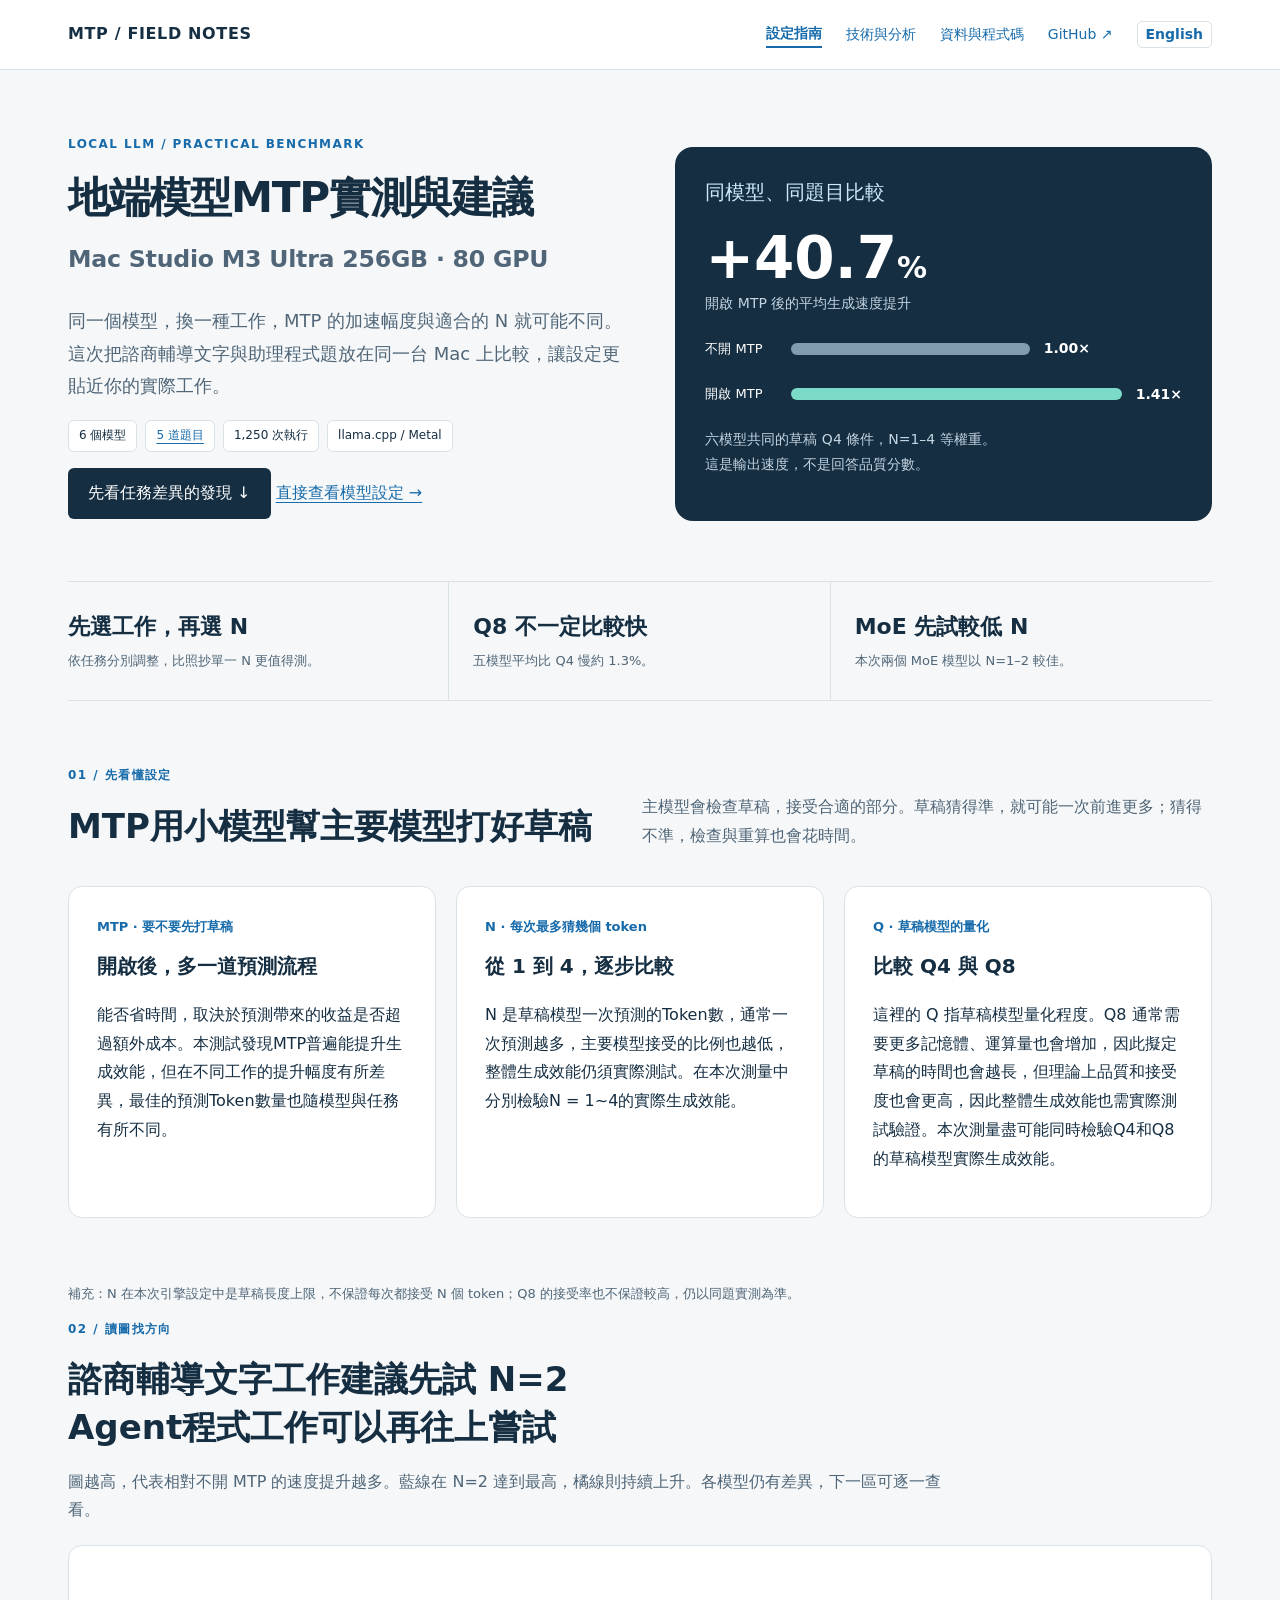
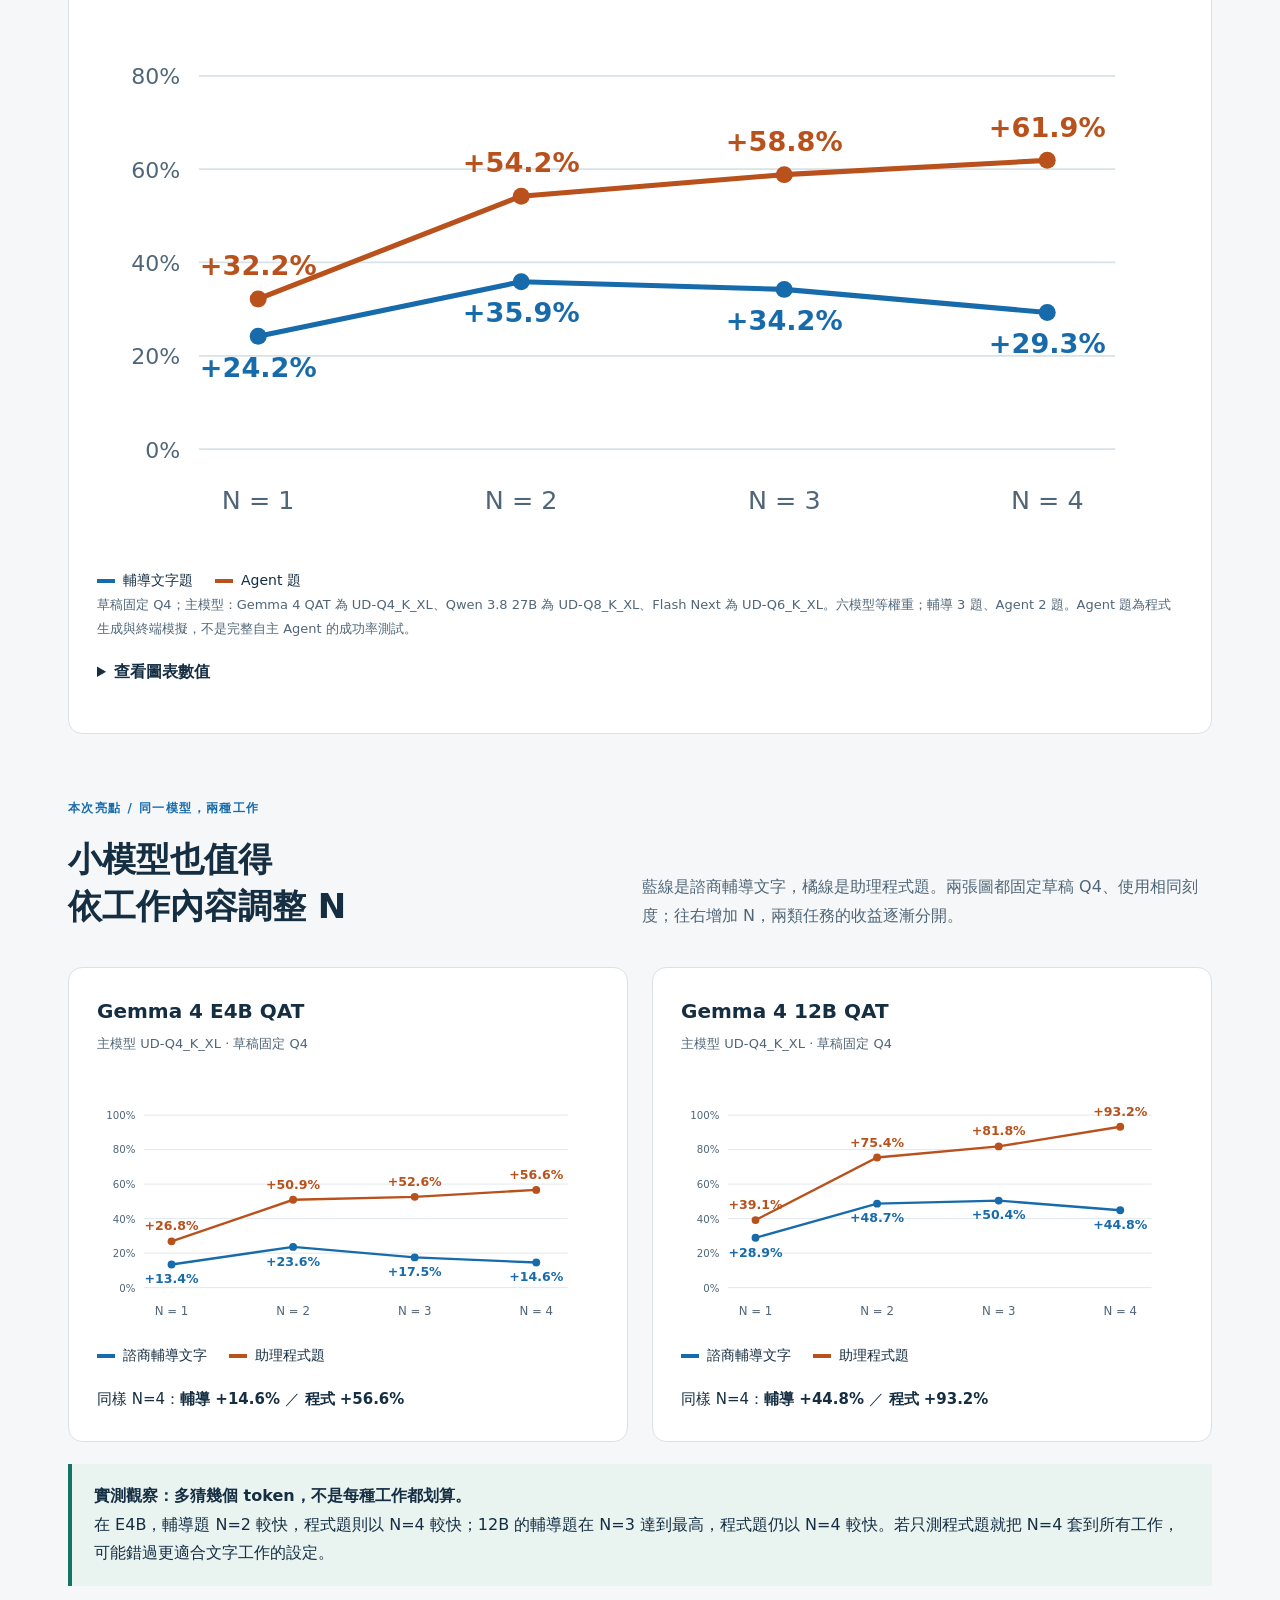
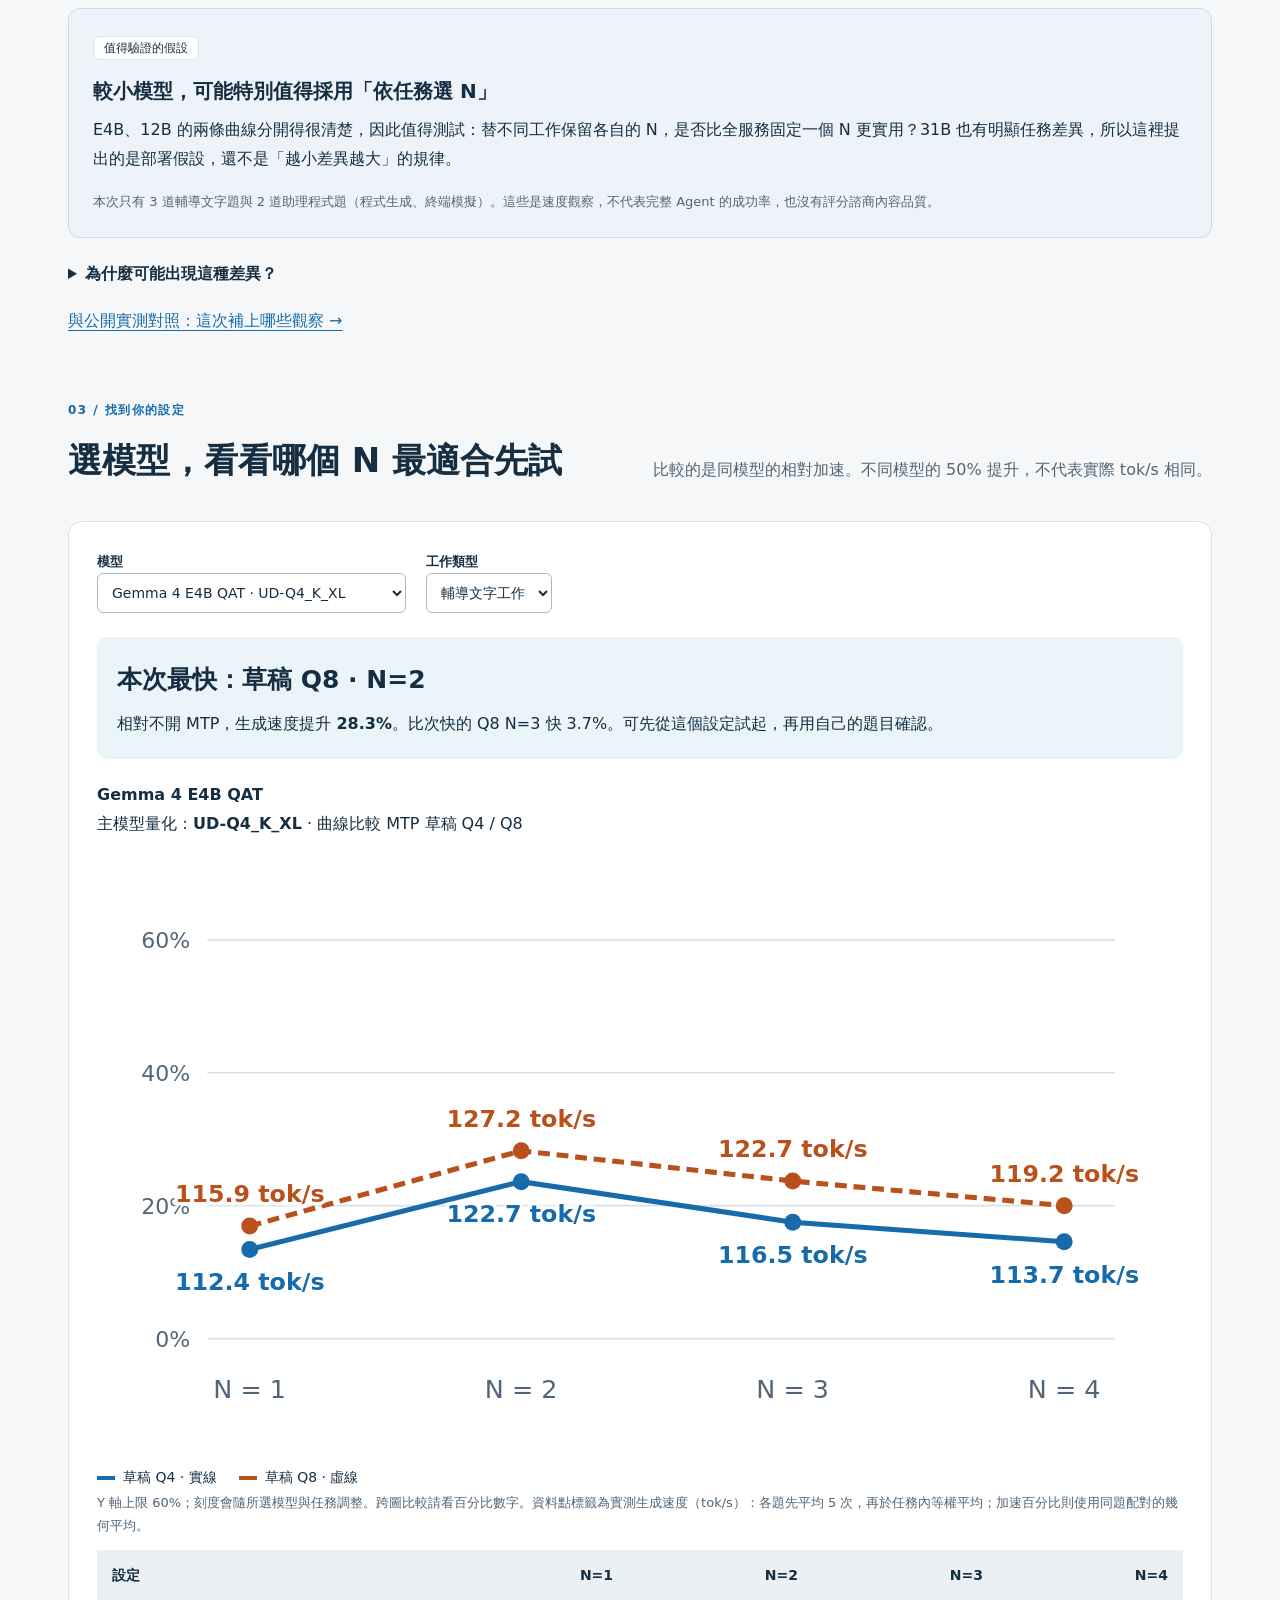
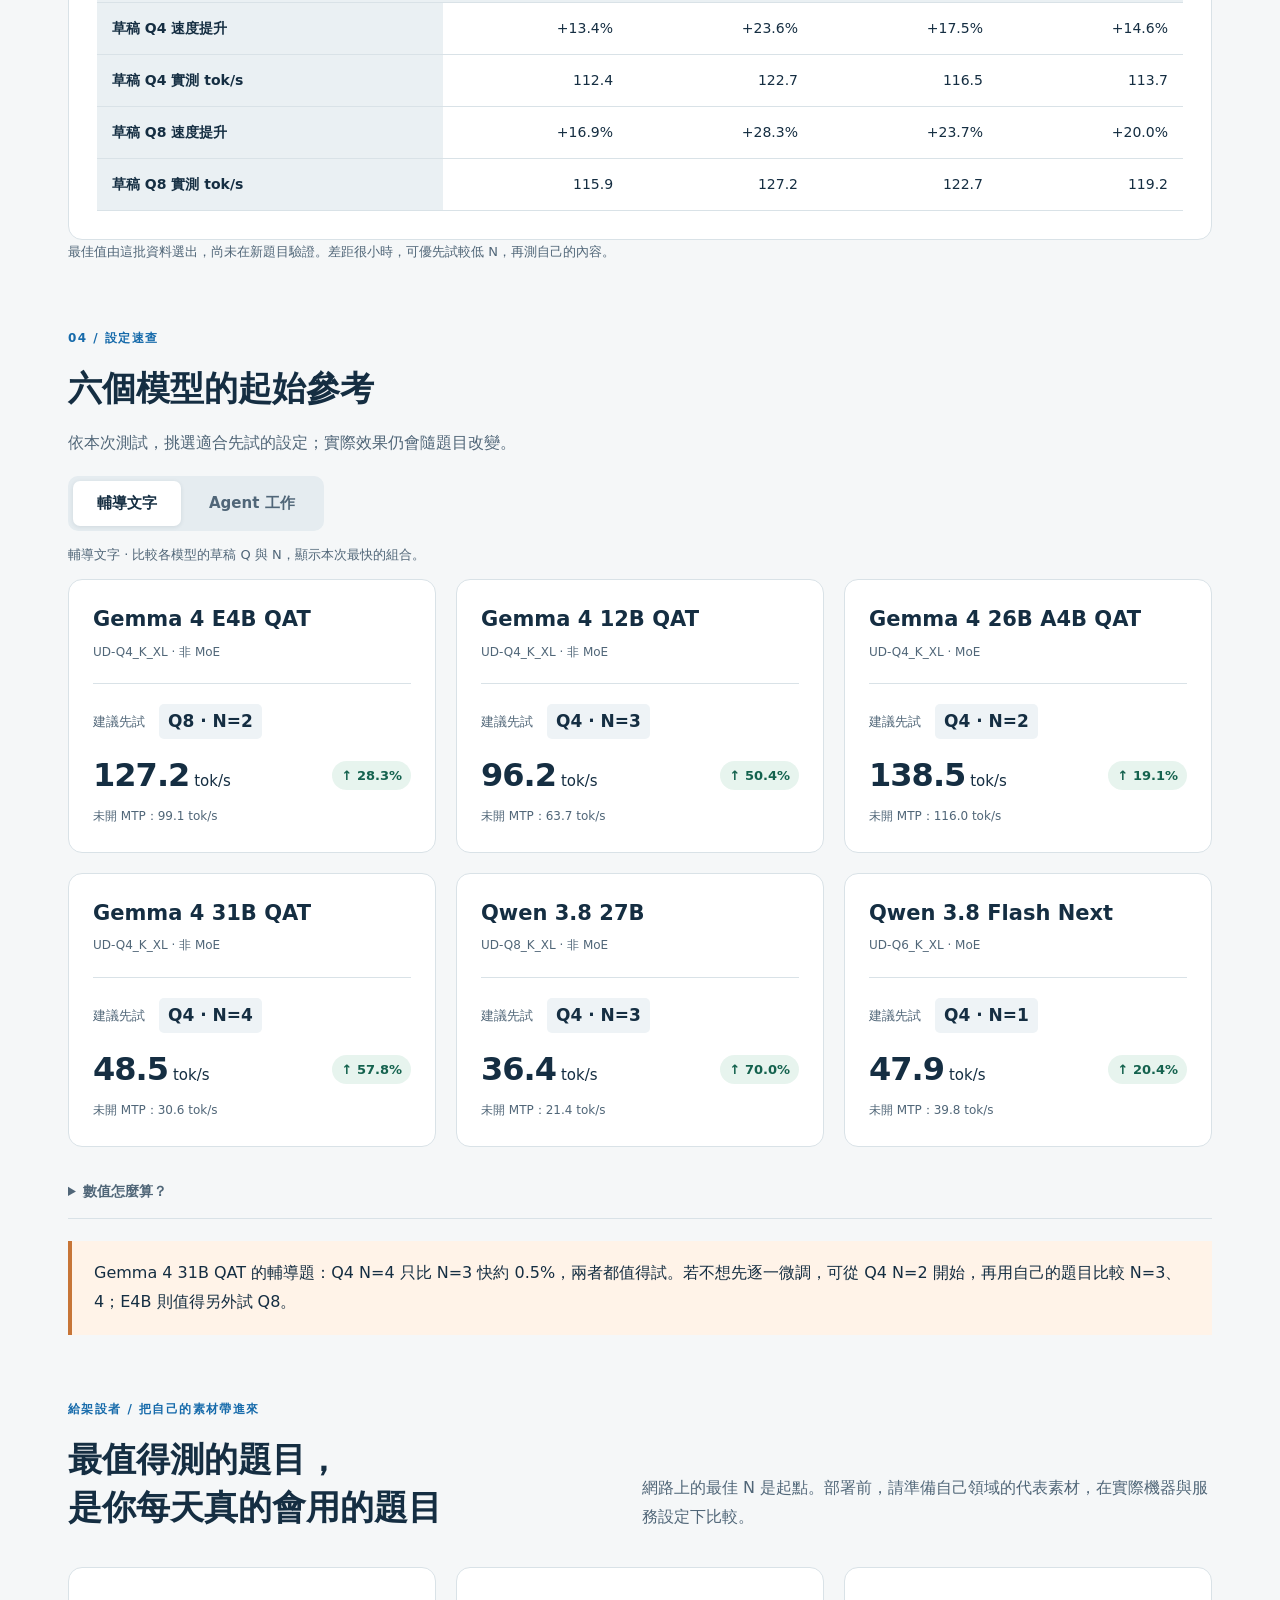
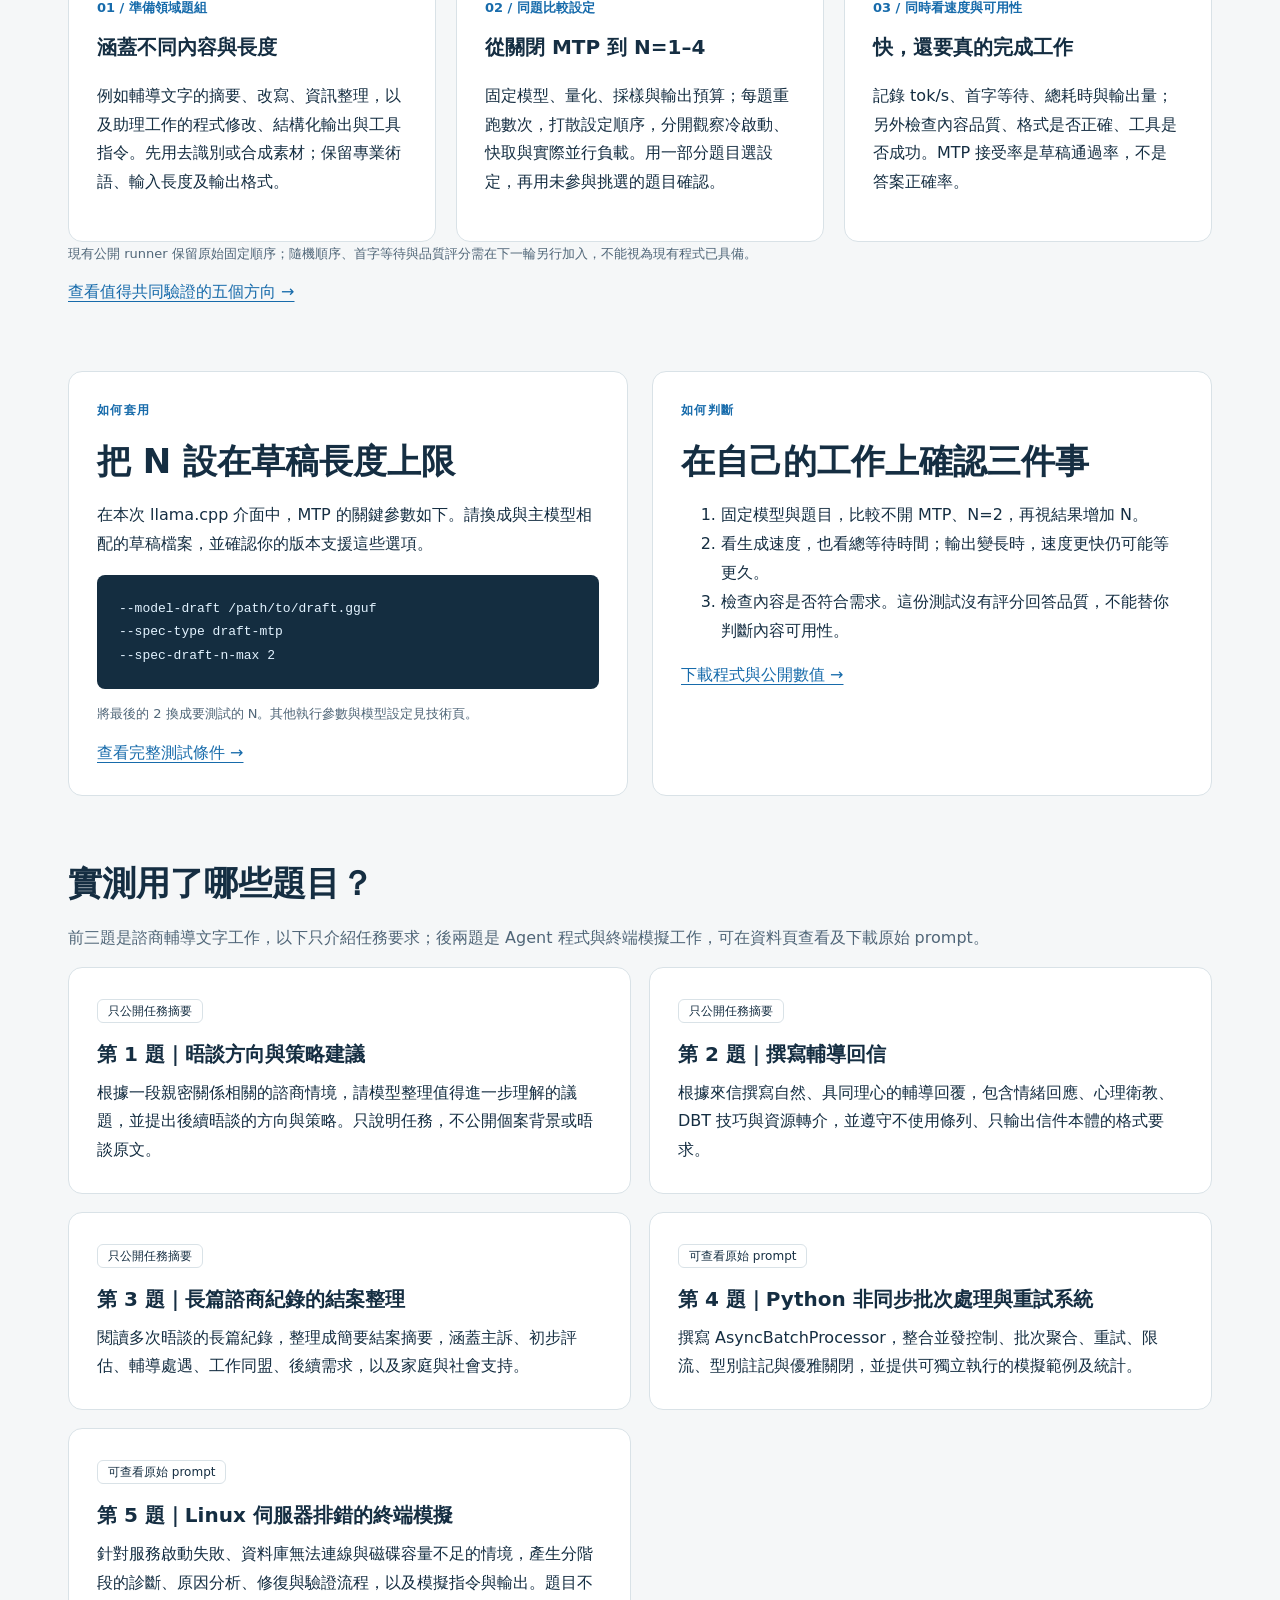
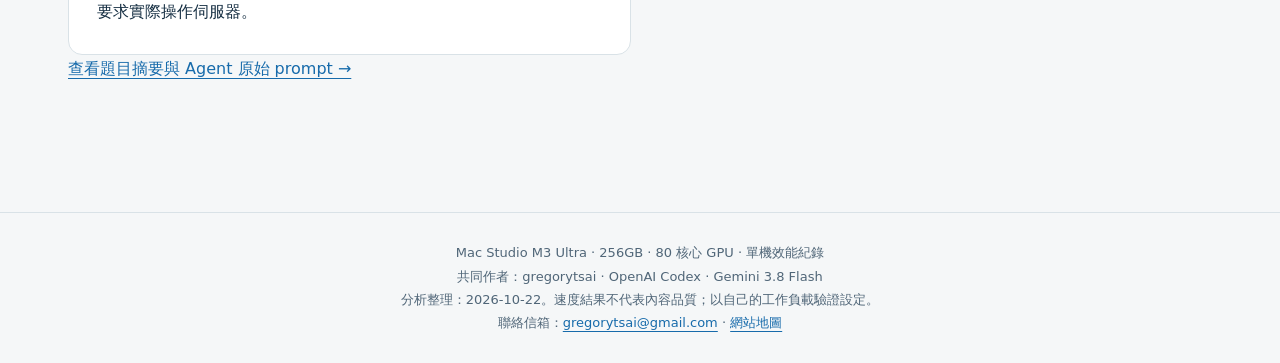
==== commit 9ca75a8b: "Revise bilingual MTP guide and publish task summaries with two original agent prompts" ====
--- a/index.html
+++ b/index.html
@@ -1,11 +1,11 @@
-<!doctype html><html lang="zh-Hant"><head><meta charset="utf-8"><meta name="google-site-verification" content="mWQ59Rie_MkAK8-ilMG1MrZ9TO_OLtLBGmgvyCpdYcQ"><meta name="viewport" content="width=device-width, initial-scale=1"><title>Mac Studio M3 Ultra 256GB · 80 核心 GPU｜MTP 實測與設定指南｜Mac Studio MTP 實測</title><meta name="description" content="Mac Studio M3 Ultra 256GB · 80 核心 GPU MTP 實測：用圖表比較六個模型與 N=1–4，找出適合文字與 Agent 題目的設定。"><link rel="canonical" href="https://gregorytsai.github.io/mac-studio-m3-ultra-mtp-benchmark/"><link rel="sitemap" type="application/xml" href="sitemap.xml"><link rel="stylesheet" href="assets/style.css?v=c950894459"><link rel="alternate" hreflang="zh-Hant" href="https://gregorytsai.github.io/mac-studio-m3-ultra-mtp-benchmark/"><link rel="alternate" hreflang="en" href="https://gregorytsai.github.io/mac-studio-m3-ultra-mtp-benchmark/index-en.html"><link rel="alternate" hreflang="x-default" href="https://gregorytsai.github.io/mac-studio-m3-ultra-mtp-benchmark/"></head><body><a class="skip" href="#main">跳到主要內容</a><header><nav aria-label="主要導覽"><a class="brand" href="index.html">MTP / FIELD NOTES</a><div class="links"><a href="index.html" aria-current="page">設定指南</a><a href="analysis.html">技術與分析</a><a href="resources.html">資料與程式碼</a><a href="https://github.com/gregorytsai/mac-studio-m3-ultra-mtp-benchmark">GitHub ↗</a><a class="language-switch" href="index-en.html" lang="en" hreflang="en">English</a></div></nav></header><main id="main"><div class="hero"><div><div class="eyebrow">Local LLM / Practical benchmark</div><h1>Mac Studio M3 Ultra 256GB · 80 核心 GPU<br>MTP 實測與設定指南</h1><p class="lead">同一個模型，換一種工作，MTP 的加速幅度與適合的 N 就可能不同。這次把諮商輔導文字與助理程式題放在同一台 Mac 上比較，讓設定更貼近你的實際工作。</p><div class="tags"><span class="tag">6 個模型</span><span class="tag">5 道題目</span><span class="tag">1,250 次執行</span><span class="tag">llama.cpp / Metal</span></div><a class="button" href="#task-findings">先看任務差異的發現 ↓</a> <a class="hero-link" href="#choose">直接查看模型設定 →</a></div><aside class="hero-figure"><h3>同模型、同題目比較</h3><div class="big">+40.7<span style="font-size:30px">%</span></div><p>開啟 MTP 後的平均生成速度提升</p><div class="meter"><span>不開 MTP</span><i style="width:50%"></i><strong>1.00×</strong></div><div class="meter accent"><span>開啟 MTP</span><i style="width:70.35%"></i><strong>1.41×</strong></div><p>六模型共同的草稿 Q4 條件，N=1–4 等權重。<br>這是輸出速度，不是回答品質分數。</p></aside></div>
+<!doctype html><html lang="zh-Hant"><head><meta charset="utf-8"><meta name="google-site-verification" content="mWQ59Rie_MkAK8-ilMG1MrZ9TO_OLtLBGmgvyCpdYcQ"><meta name="viewport" content="width=device-width, initial-scale=1"><title>地端模型MTP實測與建議｜Mac Studio M3 Ultra 256GB · 80 GPU｜Mac Studio MTP 實測</title><meta name="description" content="Mac Studio M3 Ultra 256GB · 80 核心 GPU MTP 實測：用圖表比較六個模型與 N=1–4，找出適合文字與 Agent 題目的設定。"><link rel="canonical" href="https://gregorytsai.github.io/mac-studio-m3-ultra-mtp-benchmark/"><link rel="sitemap" type="application/xml" href="sitemap.xml"><link rel="stylesheet" href="assets/style.css?v=3d9e9a990e"><link rel="alternate" hreflang="zh-Hant" href="https://gregorytsai.github.io/mac-studio-m3-ultra-mtp-benchmark/"><link rel="alternate" hreflang="en" href="https://gregorytsai.github.io/mac-studio-m3-ultra-mtp-benchmark/index-en.html"><link rel="alternate" hreflang="x-default" href="https://gregorytsai.github.io/mac-studio-m3-ultra-mtp-benchmark/"></head><body><a class="skip" href="#main">跳到主要內容</a><header><nav aria-label="主要導覽"><a class="brand" href="index.html">MTP / FIELD NOTES</a><div class="links"><a href="index.html" aria-current="page">設定指南</a><a href="analysis.html">技術與分析</a><a href="resources.html">資料與程式碼</a><a href="https://github.com/gregorytsai/mac-studio-m3-ultra-mtp-benchmark">GitHub ↗</a><a class="language-switch" href="index-en.html" lang="en" hreflang="en">English</a></div></nav></header><main id="main"><div class="hero"><div><div class="eyebrow">Local LLM / Practical benchmark</div><h1>地端模型MTP實測與建議<br><span class="hardware-subtitle">Mac Studio M3 Ultra 256GB · 80 GPU</span></h1><p class="lead">同一個模型，換一種工作，MTP 的加速幅度與適合的 N 就可能不同。這次把諮商輔導文字與助理程式題放在同一台 Mac 上比較，讓設定更貼近你的實際工作。</p><div class="tags"><span class="tag">6 個模型</span><a class="tag" href="#test-prompts">5 道題目</a><span class="tag">1,250 次執行</span><span class="tag">llama.cpp / Metal</span></div><a class="button" href="#task-findings">先看任務差異的發現 ↓</a> <a class="hero-link" href="#choose">直接查看模型設定 →</a></div><aside class="hero-figure"><h3>同模型、同題目比較</h3><div class="big">+40.7<span style="font-size:30px">%</span></div><p>開啟 MTP 後的平均生成速度提升</p><div class="meter"><span>不開 MTP</span><i style="width:50%"></i><strong>1.00×</strong></div><div class="meter accent"><span>開啟 MTP</span><i style="width:70.35%"></i><strong>1.41×</strong></div><p>六模型共同的草稿 Q4 條件，N=1–4 等權重。<br>這是輸出速度，不是回答品質分數。</p></aside></div>
 <div class="keyline"><div><strong>先選工作，再選 N</strong><span class="small">依任務分別調整，比照抄單一 N 更值得測。</span></div><div><strong>Q8 不一定比較快</strong><span class="small">五模型平均比 Q4 慢約 1.3%。</span></div><div><strong>MoE 先試較低 N</strong><span class="small">本次兩個 MoE 模型以 N=1–2 較佳。</span></div></div>
-<section><div class="section-head"><div><div class="eyebrow">01 / 先看懂設定</div><h2>MTP 是幫模型先打草稿</h2></div><p>主模型會檢查草稿，接受合適的部分。草稿猜得準，就可能一次前進更多；猜得不準，檢查與重算也會花時間。</p></div><div class="three"><div class="panel"><div class="step">MTP · 要不要先打草稿</div><h3>開啟後，多一道預測流程</h3><p>能否省時間，取決於預測帶來的收益是否超過額外成本。</p></div><div class="panel"><div class="step">N · 每次最多猜幾個 token</div><h3>從 1 到 4，逐步比較</h3><p>N 是本次設定的草稿長度上限，不是保證一次接受的數量。token 也不等於中文字數。</p></div><div class="panel"><div class="step">Q · 草稿模型的量化</div><h3>比較 Q4 與 Q8</h3><p>這裡的 Q 指草稿模型。Q8 通常需要更多記憶體，但不保證更快；主模型量化另有固定設定。</p></div></div></section>
-<section><div class="section-head"><div><div class="eyebrow">02 / 讀圖找方向</div><h2>文字工作先試 N=2，<br>Agent 題可以再往上試</h2></div><p>圖越高，代表相對不開 MTP 的速度提升越多。藍線在 N=2 達到最高，橘線則持續上升。各模型仍有差異，下一區可逐一查看。</p></div><div class="panel"><svg class="chart" viewBox="0 0 640 350" role="img" aria-label="N 對兩種任務的速度提升：輔導題 N2 最快，Agent 題 N4 最快"><title>N 對兩種任務的速度提升：輔導題 N2 最快，Agent 題 N4 最快</title><line x1="60" y1="280.0" x2="600" y2="280.0" stroke="#d9e2e7"/><text x="49" y="285.0" text-anchor="end" fill="#506678" font-size="13">0%</text><line x1="60" y1="225.0" x2="600" y2="225.0" stroke="#d9e2e7"/><text x="49" y="230.0" text-anchor="end" fill="#506678" font-size="13">20%</text><line x1="60" y1="170.0" x2="600" y2="170.0" stroke="#d9e2e7"/><text x="49" y="175.0" text-anchor="end" fill="#506678" font-size="13">40%</text><line x1="60" y1="115.0" x2="600" y2="115.0" stroke="#d9e2e7"/><text x="49" y="120.0" text-anchor="end" fill="#506678" font-size="13">60%</text><line x1="60" y1="60.0" x2="600" y2="60.0" stroke="#d9e2e7"/><text x="49" y="65.0" text-anchor="end" fill="#506678" font-size="13">80%</text><text x="95" y="315" text-anchor="middle" fill="#506678" font-size="15">N = 1</text><text x="250" y="315" text-anchor="middle" fill="#506678" font-size="15">N = 2</text><text x="405" y="315" text-anchor="middle" fill="#506678" font-size="15">N = 3</text><text x="560" y="315" text-anchor="middle" fill="#506678" font-size="15">N = 4</text><polyline points="95,213.43019608552544 250,181.3461354832413 405,185.86373686963196 560,199.47923442155178" fill="none" stroke="#176bab" stroke-width="3"/><circle cx="95" cy="213.43019608552544" r="5" fill="#176bab"/><text x="95" y="237.43019608552544" text-anchor="middle" fill="#176bab" font-size="16" font-weight="700">+24.2%</text><circle cx="250" cy="181.3461354832413" r="5" fill="#176bab"/><text x="250" y="205.3461354832413" text-anchor="middle" fill="#176bab" font-size="16" font-weight="700">+35.9%</text><circle cx="405" cy="185.86373686963196" r="5" fill="#176bab"/><text x="405" y="209.86373686963196" text-anchor="middle" fill="#176bab" font-size="16" font-weight="700">+34.2%</text><circle cx="560" cy="199.47923442155178" r="5" fill="#176bab"/><text x="560" y="223.47923442155178" text-anchor="middle" fill="#176bab" font-size="16" font-weight="700">+29.3%</text><polyline points="95,191.50888054503207 250,130.92419528535163 405,118.23379412002478 560,109.81890485485482" fill="none" stroke="#b9511c" stroke-width="3"/><circle cx="95" cy="191.50888054503207" r="5" fill="#b9511c"/><text x="95" y="177.50888054503207" text-anchor="middle" fill="#b9511c" font-size="16" font-weight="700">+32.2%</text><circle cx="250" cy="130.92419528535163" r="5" fill="#b9511c"/><text x="250" y="116.92419528535163" text-anchor="middle" fill="#b9511c" font-size="16" font-weight="700">+54.2%</text><circle cx="405" cy="118.23379412002478" r="5" fill="#b9511c"/><text x="405" y="104.23379412002478" text-anchor="middle" fill="#b9511c" font-size="16" font-weight="700">+58.8%</text><circle cx="560" cy="109.81890485485482" r="5" fill="#b9511c"/><text x="560" y="95.81890485485482" text-anchor="middle" fill="#b9511c" font-size="16" font-weight="700">+61.9%</text></svg><div class="legend"><span>輔導文字題</span><span>Agent 題</span></div><p class="caption">草稿固定 Q4；主模型：Gemma 4 QAT 為 UD-Q4_K_XL、Qwen 3.8 27B 為 UD-Q8_K_XL、Flash Next 為 UD-Q6_K_XL。六模型等權重；輔導 3 題、Agent 2 題。Agent 題為程式生成與終端模擬，不是完整自主 Agent 的成功率測試。</p><details><summary>查看圖表數值</summary><div class="table-wrap"><table><thead><tr><th>N</th><th>輔導文字題</th><th>Agent 題</th></tr></thead><tbody><tr><td>1</td><td>+24.2%</td><td>+32.2%</td></tr><tr><td>2</td><td>+35.9%</td><td>+54.2%</td></tr><tr><td>3</td><td>+34.2%</td><td>+58.8%</td></tr><tr><td>4</td><td>+29.3%</td><td>+61.9%</td></tr></tbody></table></div></details></div></section>
+<section><div class="section-head"><div><div class="eyebrow">01 / 先看懂設定</div><h2>MTP用小模型幫主要模型打好草稿</h2></div><p>主模型會檢查草稿，接受合適的部分。草稿猜得準，就可能一次前進更多；猜得不準，檢查與重算也會花時間。</p></div><div class="three"><div class="panel"><div class="step">MTP · 要不要先打草稿</div><h3>開啟後，多一道預測流程</h3><p>能否省時間，取決於預測帶來的收益是否超過額外成本。本測試發現MTP普遍能提升生成效能，但在不同工作的提升幅度有所差異，最佳的預測Token數量也隨模型與任務有所不同。</p></div><div class="panel"><div class="step">N · 每次最多猜幾個 token</div><h3>從 1 到 4，逐步比較</h3><p>N 是草稿模型一次預測的Token數，通常一次預測越多，主要模型接受的比例也越低，整體生成效能仍須實際測試。在本次測量中分別檢驗N = 1~4的實際生成效能。</p></div><div class="panel"><div class="step">Q · 草稿模型的量化</div><h3>比較 Q4 與 Q8</h3><p>這裡的 Q 指草稿模型量化程度。Q8 通常需要更多記憶體、運算量也會增加，因此擬定草稿的時間也會越長，但理論上品質和接受度也會更高，因此整體生成效能也需實際測試驗證。本次測量盡可能同時檢驗Q4和Q8的草稿模型實際生成效能。</p></div></div></section>
+<p class="small">補充：N 在本次引擎設定中是草稿長度上限，不保證每次都接受 N 個 token；Q8 的接受率也不保證較高，仍以同題實測為準。</p><section class="task-overview"><div class="section-head"><div><div class="eyebrow">02 / 讀圖找方向</div><h2>諮商輔導文字工作建議先試 N=2<br>Agent程式工作可以再往上嘗試</h2></div><p>圖越高，代表相對不開 MTP 的速度提升越多。藍線在 N=2 達到最高，橘線則持續上升。各模型仍有差異，下一區可逐一查看。</p></div><div class="panel"><svg class="chart" viewBox="0 0 640 350" role="img" aria-label="N 對兩種任務的速度提升：輔導題 N2 最快，Agent 題 N4 最快"><title>N 對兩種任務的速度提升：輔導題 N2 最快，Agent 題 N4 最快</title><line x1="60" y1="280.0" x2="600" y2="280.0" stroke="#d9e2e7"/><text x="49" y="285.0" text-anchor="end" fill="#506678" font-size="13">0%</text><line x1="60" y1="225.0" x2="600" y2="225.0" stroke="#d9e2e7"/><text x="49" y="230.0" text-anchor="end" fill="#506678" font-size="13">20%</text><line x1="60" y1="170.0" x2="600" y2="170.0" stroke="#d9e2e7"/><text x="49" y="175.0" text-anchor="end" fill="#506678" font-size="13">40%</text><line x1="60" y1="115.0" x2="600" y2="115.0" stroke="#d9e2e7"/><text x="49" y="120.0" text-anchor="end" fill="#506678" font-size="13">60%</text><line x1="60" y1="60.0" x2="600" y2="60.0" stroke="#d9e2e7"/><text x="49" y="65.0" text-anchor="end" fill="#506678" font-size="13">80%</text><text x="95" y="315" text-anchor="middle" fill="#506678" font-size="15">N = 1</text><text x="250" y="315" text-anchor="middle" fill="#506678" font-size="15">N = 2</text><text x="405" y="315" text-anchor="middle" fill="#506678" font-size="15">N = 3</text><text x="560" y="315" text-anchor="middle" fill="#506678" font-size="15">N = 4</text><polyline points="95,213.43019608552544 250,181.3461354832413 405,185.86373686963196 560,199.47923442155178" fill="none" stroke="#176bab" stroke-width="3"/><circle cx="95" cy="213.43019608552544" r="5" fill="#176bab"/><text x="95" y="237.43019608552544" text-anchor="middle" fill="#176bab" font-size="16" font-weight="700">+24.2%</text><circle cx="250" cy="181.3461354832413" r="5" fill="#176bab"/><text x="250" y="205.3461354832413" text-anchor="middle" fill="#176bab" font-size="16" font-weight="700">+35.9%</text><circle cx="405" cy="185.86373686963196" r="5" fill="#176bab"/><text x="405" y="209.86373686963196" text-anchor="middle" fill="#176bab" font-size="16" font-weight="700">+34.2%</text><circle cx="560" cy="199.47923442155178" r="5" fill="#176bab"/><text x="560" y="223.47923442155178" text-anchor="middle" fill="#176bab" font-size="16" font-weight="700">+29.3%</text><polyline points="95,191.50888054503207 250,130.92419528535163 405,118.23379412002478 560,109.81890485485482" fill="none" stroke="#b9511c" stroke-width="3"/><circle cx="95" cy="191.50888054503207" r="5" fill="#b9511c"/><text x="95" y="177.50888054503207" text-anchor="middle" fill="#b9511c" font-size="16" font-weight="700">+32.2%</text><circle cx="250" cy="130.92419528535163" r="5" fill="#b9511c"/><text x="250" y="116.92419528535163" text-anchor="middle" fill="#b9511c" font-size="16" font-weight="700">+54.2%</text><circle cx="405" cy="118.23379412002478" r="5" fill="#b9511c"/><text x="405" y="104.23379412002478" text-anchor="middle" fill="#b9511c" font-size="16" font-weight="700">+58.8%</text><circle cx="560" cy="109.81890485485482" r="5" fill="#b9511c"/><text x="560" y="95.81890485485482" text-anchor="middle" fill="#b9511c" font-size="16" font-weight="700">+61.9%</text></svg><div class="legend"><span>輔導文字題</span><span>Agent 題</span></div><p class="caption">草稿固定 Q4；主模型：Gemma 4 QAT 為 UD-Q4_K_XL、Qwen 3.8 27B 為 UD-Q8_K_XL、Flash Next 為 UD-Q6_K_XL。六模型等權重；輔導 3 題、Agent 2 題。Agent 題為程式生成與終端模擬，不是完整自主 Agent 的成功率測試。</p><details><summary>查看圖表數值</summary><div class="table-wrap"><table><thead><tr><th>N</th><th>輔導文字題</th><th>Agent 題</th></tr></thead><tbody><tr><td>1</td><td>+24.2%</td><td>+32.2%</td></tr><tr><td>2</td><td>+35.9%</td><td>+54.2%</td></tr><tr><td>3</td><td>+34.2%</td><td>+58.8%</td></tr><tr><td>4</td><td>+29.3%</td><td>+61.9%</td></tr></tbody></table></div></details></div></section>
 <section id="task-findings"><div class="section-head"><div><div class="eyebrow">本次亮點 / 同一模型，兩種工作</div><h2>小模型也值得<br>依工作內容調整 N</h2></div><p>藍線是諮商輔導文字，橘線是助理程式題。兩張圖都固定草稿 Q4、使用相同刻度；往右增加 N，兩類任務的收益逐漸分開。</p></div><div class="two"><article class="panel"><h3>Gemma 4 E4B QAT</h3><p class="small">主模型 UD-Q4_K_XL · 草稿固定 Q4</p><svg class="chart" viewBox="0 0 640 350" role="img" aria-label="同一模型與草稿量化下，兩類任務隨 N 改變的速度提升"><title>同一模型與草稿量化下，兩類任務隨 N 改變的速度提升</title><line x1="60" y1="280.0" x2="600" y2="280.0" stroke="#d9e2e7"/><text x="49" y="285.0" text-anchor="end" fill="#506678" font-size="13">0%</text><line x1="60" y1="236.0" x2="600" y2="236.0" stroke="#d9e2e7"/><text x="49" y="241.0" text-anchor="end" fill="#506678" font-size="13">20%</text><line x1="60" y1="192.0" x2="600" y2="192.0" stroke="#d9e2e7"/><text x="49" y="197.0" text-anchor="end" fill="#506678" font-size="13">40%</text><line x1="60" y1="148.0" x2="600" y2="148.0" stroke="#d9e2e7"/><text x="49" y="153.0" text-anchor="end" fill="#506678" font-size="13">60%</text><line x1="60" y1="104.0" x2="600" y2="104.0" stroke="#d9e2e7"/><text x="49" y="109.0" text-anchor="end" fill="#506678" font-size="13">80%</text><line x1="60" y1="60.0" x2="600" y2="60.0" stroke="#d9e2e7"/><text x="49" y="65.0" text-anchor="end" fill="#506678" font-size="13">100%</text><text x="95" y="315" text-anchor="middle" fill="#506678" font-size="15">N = 1</text><text x="250" y="315" text-anchor="middle" fill="#506678" font-size="15">N = 2</text><text x="405" y="315" text-anchor="middle" fill="#506678" font-size="15">N = 3</text><text x="560" y="315" text-anchor="middle" fill="#506678" font-size="15">N = 4</text><polyline points="95,250.490836579041 250,228.05552731731996 405,241.47329169961222 560,247.95068759258461" fill="none" stroke="#176bab" stroke-width="3"/><circle cx="95" cy="250.490836579041" r="5" fill="#176bab"/><text x="95" y="274.490836579041" text-anchor="middle" fill="#176bab" font-size="16" font-weight="700">+13.4%</text><circle cx="250" cy="228.05552731731996" r="5" fill="#176bab"/><text x="250" y="252.05552731731996" text-anchor="middle" fill="#176bab" font-size="16" font-weight="700">+23.6%</text><circle cx="405" cy="241.47329169961222" r="5" fill="#176bab"/><text x="405" y="265.4732916996122" text-anchor="middle" fill="#176bab" font-size="16" font-weight="700">+17.5%</text><circle cx="560" cy="247.95068759258461" r="5" fill="#176bab"/><text x="560" y="271.9506875925846" text-anchor="middle" fill="#176bab" font-size="16" font-weight="700">+14.6%</text><polyline points="95,220.98312896629048 250,168.00195797059786 405,164.2192278324946 560,155.38158273563707" fill="none" stroke="#b9511c" stroke-width="3"/><circle cx="95" cy="220.98312896629048" r="5" fill="#b9511c"/><text x="95" y="206.98312896629048" text-anchor="middle" fill="#b9511c" font-size="16" font-weight="700">+26.8%</text><circle cx="250" cy="168.00195797059786" r="5" fill="#b9511c"/><text x="250" y="154.00195797059786" text-anchor="middle" fill="#b9511c" font-size="16" font-weight="700">+50.9%</text><circle cx="405" cy="164.2192278324946" r="5" fill="#b9511c"/><text x="405" y="150.2192278324946" text-anchor="middle" fill="#b9511c" font-size="16" font-weight="700">+52.6%</text><circle cx="560" cy="155.38158273563707" r="5" fill="#b9511c"/><text x="560" y="141.38158273563707" text-anchor="middle" fill="#b9511c" font-size="16" font-weight="700">+56.6%</text></svg><div class="legend"><span>諮商輔導文字</span><span>助理程式題</span></div><p class="spotlight-result">同樣 N=4：<b>輔導 +14.6%</b> ／ <b>程式 +56.6%</b></p></article><article class="panel"><h3>Gemma 4 12B QAT</h3><p class="small">主模型 UD-Q4_K_XL · 草稿固定 Q4</p><svg class="chart" viewBox="0 0 640 350" role="img" aria-label="同一模型與草稿量化下，兩類任務隨 N 改變的速度提升"><title>同一模型與草稿量化下，兩類任務隨 N 改變的速度提升</title><line x1="60" y1="280.0" x2="600" y2="280.0" stroke="#d9e2e7"/><text x="49" y="285.0" text-anchor="end" fill="#506678" font-size="13">0%</text><line x1="60" y1="236.0" x2="600" y2="236.0" stroke="#d9e2e7"/><text x="49" y="241.0" text-anchor="end" fill="#506678" font-size="13">20%</text><line x1="60" y1="192.0" x2="600" y2="192.0" stroke="#d9e2e7"/><text x="49" y="197.0" text-anchor="end" fill="#506678" font-size="13">40%</text><line x1="60" y1="148.0" x2="600" y2="148.0" stroke="#d9e2e7"/><text x="49" y="153.0" text-anchor="end" fill="#506678" font-size="13">60%</text><line x1="60" y1="104.0" x2="600" y2="104.0" stroke="#d9e2e7"/><text x="49" y="109.0" text-anchor="end" fill="#506678" font-size="13">80%</text><line x1="60" y1="60.0" x2="600" y2="60.0" stroke="#d9e2e7"/><text x="49" y="65.0" text-anchor="end" fill="#506678" font-size="13">100%</text><text x="95" y="315" text-anchor="middle" fill="#506678" font-size="15">N = 1</text><text x="250" y="315" text-anchor="middle" fill="#506678" font-size="15">N = 2</text><text x="405" y="315" text-anchor="middle" fill="#506678" font-size="15">N = 3</text><text x="560" y="315" text-anchor="middle" fill="#506678" font-size="15">N = 4</text><polyline points="95,216.448998324253 250,172.92559543618663 405,169.05731489338416 560,181.36839530607045" fill="none" stroke="#176bab" stroke-width="3"/><circle cx="95" cy="216.448998324253" r="5" fill="#176bab"/><text x="95" y="240.448998324253" text-anchor="middle" fill="#176bab" font-size="16" font-weight="700">+28.9%</text><circle cx="250" cy="172.92559543618663" r="5" fill="#176bab"/><text x="250" y="196.92559543618663" text-anchor="middle" fill="#176bab" font-size="16" font-weight="700">+48.7%</text><circle cx="405" cy="169.05731489338416" r="5" fill="#176bab"/><text x="405" y="193.05731489338416" text-anchor="middle" fill="#176bab" font-size="16" font-weight="700">+50.4%</text><circle cx="560" cy="181.36839530607045" r="5" fill="#176bab"/><text x="560" y="205.36839530607045" text-anchor="middle" fill="#176bab" font-size="16" font-weight="700">+44.8%</text><polyline points="95,193.8852098591796 250,114.11399423338699 405,99.99446927983186 560,74.8736728713441" fill="none" stroke="#b9511c" stroke-width="3"/><circle cx="95" cy="193.8852098591796" r="5" fill="#b9511c"/><text x="95" y="179.8852098591796" text-anchor="middle" fill="#b9511c" font-size="16" font-weight="700">+39.1%</text><circle cx="250" cy="114.11399423338699" r="5" fill="#b9511c"/><text x="250" y="100.11399423338699" text-anchor="middle" fill="#b9511c" font-size="16" font-weight="700">+75.4%</text><circle cx="405" cy="99.99446927983186" r="5" fill="#b9511c"/><text x="405" y="85.99446927983186" text-anchor="middle" fill="#b9511c" font-size="16" font-weight="700">+81.8%</text><circle cx="560" cy="74.8736728713441" r="5" fill="#b9511c"/><text x="560" y="60.8736728713441" text-anchor="middle" fill="#b9511c" font-size="16" font-weight="700">+93.2%</text></svg><div class="legend"><span>諮商輔導文字</span><span>助理程式題</span></div><p class="spotlight-result">同樣 N=4：<b>輔導 +44.8%</b> ／ <b>程式 +93.2%</b></p></article></div><div class="callout"><strong>實測觀察：多猜幾個 token，不是每種工作都划算。</strong><p>在 E4B，輔導題 N=2 較快，程式題則以 N=4 較快；12B 的輔導題在 N=3 達到最高，程式題仍以 N=4 較快。若只測程式題就把 N=4 套到所有工作，可能錯過更適合文字工作的設定。</p></div><div class="hypothesis"><span class="tag">值得驗證的假設</span><h3>較小模型，可能特別值得採用「依任務選 N」</h3><p>E4B、12B 的兩條曲線分開得很清楚，因此值得測試：替不同工作保留各自的 N，是否比全服務固定一個 N 更實用？31B 也有明顯任務差異，所以這裡提出的是部署假設，還不是「越小差異越大」的規律。</p><p class="small">本次只有 3 道輔導文字題與 2 道助理程式題（程式生成、終端模擬）。這些是速度觀察，不代表完整 Agent 的成功率，也沒有評分諮商內容品質。</p></div><details><summary>為什麼可能出現這種差異？</summary><p>一個合理解釋是，程式中的固定格式、重複名稱與括號較容易被草稿猜中，較長的草稿因而可能更划算；文字工作則有不同的表達選擇。但題目長度、採樣、量化與引擎成本也會影響結果，本測試尚未把它們分開驗證。<a href="https://registry.ollama.com/blog/faster-gemma-4-mlx-mtp">Ollama 的 MTP 實測與機制說明</a>也提出程式可預測性與動態草稿長度的關係。</p></details><p><a href="analysis.html#related-work">與公開實測對照：這次補上哪些觀察 →</a></p></section>
 <section id="choose"><div class="section-head"><div><div class="eyebrow">03 / 找到你的設定</div><h2>選模型，看看哪個 N 最適合先試</h2></div><p>比較的是同模型的相對加速。不同模型的 50% 提升，不代表實際 tok/s 相同。</p></div><div class="panel"><div class="controls"><div><label for="model">模型</label><select id="model"><option value="0">Gemma 4 E4B QAT · UD-Q4_K_XL</option><option value="1">Gemma 4 12B QAT · UD-Q4_K_XL</option><option value="2">Gemma 4 26B A4B QAT · UD-Q4_K_XL</option><option value="3">Gemma 4 31B QAT · UD-Q4_K_XL</option><option value="4">Qwen 3.8 27B · UD-Q8_K_XL</option><option value="5">Qwen 3.8 Flash Next · UD-Q6_K_XL</option></select></div><div><label for="task">工作類型</label><select id="task"><option value="counseling">輔導文字工作</option><option value="agent">Agent 題</option></select></div></div><div id="recommend" class="recommend" aria-live="polite"></div><div id="model-chart"></div><div id="model-table"></div><noscript><p>互動圖表需要 JavaScript。下方的設定速查表仍可直接閱讀。</p></noscript></div><p class="caption">最佳值由這批資料選出，尚未在新題目驗證。差距很小時，可優先試較低 N，再測自己的內容。</p></section>
 <section id="quick-reference"><div class="eyebrow">04 / 設定速查</div><h2>六個模型的起始參考</h2><p class="reference-intro">依本次測試，挑選適合先試的設定；實際效果仍會隨題目改變。</p><div class="task-switch" role="group" aria-label="速查卡片的工作類型" hidden><button type="button" data-card-choice="counseling" aria-pressed="true">輔導文字</button><button type="button" data-card-choice="agent" aria-pressed="false">Agent 工作</button></div><p id="card-task-status" class="small" aria-live="polite">比較各模型的草稿 Q 與 N，顯示本次最快的組合。</p><div class="three reference-grid"><article class="model-card"><h3>Gemma 4 E4B QAT</h3><p class="model-spec">UD-Q4_K_XL · 非 MoE</p><div class="task-result" data-card-task="counseling"><p class="card-task-name">輔導文字</p><div class="setting"><span>建議先試</span><b>Q8 · N=2</b></div><div class="speed-line"><strong>127.2<small> tok/s</small></strong><span class="gain-badge" aria-label="生成速度提升 28.3%">↑ 28.3%</span></div><p class="baseline">未開 MTP：99.1 tok/s</p></div><div class="task-result" data-card-task="agent"><p class="card-task-name">Agent 題</p><div class="setting"><span>建議先試</span><b>Q8 · N=4</b></div><div class="speed-line"><strong>160.4<small> tok/s</small></strong><span class="gain-badge" aria-label="生成速度提升 58.7%">↑ 58.7%</span></div><p class="baseline">未開 MTP：100.5 tok/s</p></div></article><article class="model-card"><h3>Gemma 4 12B QAT</h3><p class="model-spec">UD-Q4_K_XL · 非 MoE</p><div class="task-result" data-card-task="counseling"><p class="card-task-name">輔導文字</p><div class="setting"><span>建議先試</span><b>Q4 · N=3</b></div><div class="speed-line"><strong>96.2<small> tok/s</small></strong><span class="gain-badge" aria-label="生成速度提升 50.4%">↑ 50.4%</span></div><p class="baseline">未開 MTP：63.7 tok/s</p></div><div class="task-result" data-card-task="agent"><p class="card-task-name">Agent 題</p><div class="setting"><span>建議先試</span><b>Q4 · N=4</b></div><div class="speed-line"><strong>125.6<small> tok/s</small></strong><span class="gain-badge" aria-label="生成速度提升 93.2%">↑ 93.2%</span></div><p class="baseline">未開 MTP：64.9 tok/s</p></div></article><article class="model-card"><h3>Gemma 4 26B A4B QAT</h3><p class="model-spec">UD-Q4_K_XL · MoE</p><div class="task-result" data-card-task="counseling"><p class="card-task-name">輔導文字</p><div class="setting"><span>建議先試</span><b>Q4 · N=2</b></div><div class="speed-line"><strong>138.5<small> tok/s</small></strong><span class="gain-badge" aria-label="生成速度提升 19.1%">↑ 19.1%</span></div><p class="baseline">未開 MTP：116.0 tok/s</p></div><div class="task-result" data-card-task="agent"><p class="card-task-name">Agent 題</p><div class="setting"><span>建議先試</span><b>Q4 · N=2</b></div><div class="speed-line"><strong>165.0<small> tok/s</small></strong><span class="gain-badge" aria-label="生成速度提升 39.5%">↑ 39.5%</span></div><p class="baseline">未開 MTP：118.2 tok/s</p></div></article><article class="model-card"><h3>Gemma 4 31B QAT</h3><p class="model-spec">UD-Q4_K_XL · 非 MoE</p><div class="task-result" data-card-task="counseling"><p class="card-task-name">輔導文字</p><div class="setting"><span>建議先試</span><b>Q4 · N=4</b></div><div class="speed-line"><strong>48.5<small> tok/s</small></strong><span class="gain-badge" aria-label="生成速度提升 57.8%">↑ 57.8%</span></div><p class="baseline">未開 MTP：30.6 tok/s</p></div><div class="task-result" data-card-task="agent"><p class="card-task-name">Agent 題</p><div class="setting"><span>建議先試</span><b>Q4 · N=4</b></div><div class="speed-line"><strong>64.3<small> tok/s</small></strong><span class="gain-badge" aria-label="生成速度提升 104.9%">↑ 104.9%</span></div><p class="baseline">未開 MTP：31.3 tok/s</p></div></article><article class="model-card"><h3>Qwen 3.8 27B</h3><p class="model-spec">UD-Q8_K_XL · 非 MoE</p><div class="task-result" data-card-task="counseling"><p class="card-task-name">輔導文字</p><div class="setting"><span>建議先試</span><b>Q4 · N=3</b></div><div class="speed-line"><strong>36.4<small> tok/s</small></strong><span class="gain-badge" aria-label="生成速度提升 70.0%">↑ 70.0%</span></div><p class="baseline">未開 MTP：21.4 tok/s</p></div><div class="task-result" data-card-task="agent"><p class="card-task-name">Agent 題</p><div class="setting"><span>建議先試</span><b>Q4 · N=4</b></div><div class="speed-line"><strong>41.2<small> tok/s</small></strong><span class="gain-badge" aria-label="生成速度提升 91.1%">↑ 91.1%</span></div><p class="baseline">未開 MTP：21.5 tok/s</p></div></article><article class="model-card"><h3>Qwen 3.8 Flash Next</h3><p class="model-spec">UD-Q6_K_XL · MoE</p><div class="task-result" data-card-task="counseling"><p class="card-task-name">輔導文字</p><div class="setting"><span>建議先試</span><b>Q4 · N=1</b></div><div class="speed-line"><strong>47.9<small> tok/s</small></strong><span class="gain-badge" aria-label="生成速度提升 20.4%">↑ 20.4%</span></div><p class="baseline">未開 MTP：39.8 tok/s</p></div><div class="task-result" data-card-task="agent"><p class="card-task-name">Agent 題</p><div class="setting"><span>建議先試</span><b>Q4 · N=2</b></div><div class="speed-line"><strong>49.3<small> tok/s</small></strong><span class="gain-badge" aria-label="生成速度提升 23.4%">↑ 23.4%</span></div><p class="baseline">未開 MTP：40.0 tok/s</p></div></article></div><details class="calculation-details"><summary>數值怎麼算？</summary><p>卡片同時比較可用的草稿 Q 與 N；Qwen 3.8 27B 只有 Q4 資料。顯示的是本次最快觀察值，不是所有情境的固定答案。</p><p>tok/s 為任務內各題的平均生成速度，不含輸入處理（prefill）；提升百分比則先在同題內比較後取幾何平均，因此不一定等於卡片上兩個速度直接相除。Agent 工作使用程式生成與終端模擬題，並非完整自主 Agent 的成功率測試。</p></details><div class="note">Gemma 4 31B QAT 的輔導題：Q4 N=4 只比 N=3 快約 0.5%，兩者都值得試。若不想先逐一微調，可從 Q4 N=2 開始，再用自己的題目比較 N=3、4；E4B 則值得另外試 Q8。</div></section>
 <section id="test-your-domain"><div class="section-head"><div><div class="eyebrow">給架設者 / 把自己的素材帶進來</div><h2>最值得測的題目，<br>是你每天真的會用的題目</h2></div><p>網路上的最佳 N 是起點。部署前，請準備自己領域的代表素材，在實際機器與服務設定下比較。</p></div><div class="three"><article class="panel"><div class="step">01 / 準備領域題組</div><h3>涵蓋不同內容與長度</h3><p>例如輔導文字的摘要、改寫、資訊整理，以及助理工作的程式修改、結構化輸出與工具指令。先用去識別或合成素材；保留專業術語、輸入長度及輸出格式。</p></article><article class="panel"><div class="step">02 / 同題比較設定</div><h3>從關閉 MTP 到 N=1–4</h3><p>固定模型、量化、採樣與輸出預算；每題重跑數次，打散設定順序，分開觀察冷啟動、快取與實際並行負載。用一部分題目選設定，再用未參與挑選的題目確認。</p></article><article class="panel"><div class="step">03 / 同時看速度與可用性</div><h3>快，還要真的完成工作</h3><p>記錄 tok/s、首字等待、總耗時與輸出量；另外檢查內容品質、格式是否正確、工具是否成功。MTP 接受率是草稿通過率，不是答案正確率。</p></article></div><p class="caption">現有公開 runner 保留原始固定順序；隨機順序、首字等待與品質評分需在下一輪另行加入，不能視為現有程式已具備。</p><a href="analysis.html#next-tests">查看值得共同驗證的五個方向 →</a></section>
 <section class="two"><div class="panel"><div class="eyebrow">如何套用</div><h2>把 N 設在草稿長度上限</h2><p>在本次 llama.cpp 介面中，MTP 的關鍵參數如下。請換成與主模型相配的草稿檔案，並確認你的版本支援這些選項。</p><pre><code>--model-draft /path/to/draft.gguf
 --spec-type draft-mtp
---spec-draft-n-max 2</code></pre><p class="small">將最後的 2 換成要測試的 N。其他執行參數與模型設定見技術頁。</p><a href="analysis.html#environment">查看完整測試條件 →</a></div><div class="panel"><div class="eyebrow">如何判斷</div><h2>在自己的工作上確認三件事</h2><ol><li>固定模型與題目，比較不開 MTP、N=2，再視結果增加 N。</li><li>看生成速度，也看總等待時間；輸出變長時，速度更快仍可能等更久。</li><li>檢查內容是否符合需求。這份測試沒有評分回答品質，不能替你判斷內容可用性。</li></ol><a href="resources.html">下載程式與公開數值 →</a></div></section></main><footer>Mac Studio M3 Ultra · 256GB · 80 核心 GPU · 單機效能紀錄<br>共同作者：gregorytsai · OpenAI Codex · Gemini 3.8 Flash<br>分析整理：2026-10-22。速度結果不代表內容品質；以自己的工作負載驗證設定。<br>聯絡信箱：<a href="mailto:gregorytsai@gmail.com">gregorytsai@gmail.com</a> · <a href="sitemap.xml">網站地圖</a></footer><script src="assets/chart-data.js?v=785a38ec07"></script><script src="assets/explore.js?v=54dd68bf6f"></script></body></html>+--spec-draft-n-max 2</code></pre><p class="small">將最後的 2 換成要測試的 N。其他執行參數與模型設定見技術頁。</p><a href="analysis.html#environment">查看完整測試條件 →</a></div><div class="panel"><div class="eyebrow">如何判斷</div><h2>在自己的工作上確認三件事</h2><ol><li>固定模型與題目，比較不開 MTP、N=2，再視結果增加 N。</li><li>看生成速度，也看總等待時間；輸出變長時，速度更快仍可能等更久。</li><li>檢查內容是否符合需求。這份測試沒有評分回答品質，不能替你判斷內容可用性。</li></ol><a href="resources.html">下載程式與公開數值 →</a></div></section><section id="test-prompts"><h2>實測用了哪些題目？</h2><p class="reference-intro">前三題是諮商輔導文字工作，以下只介紹任務要求；後兩題是 Agent 程式與終端模擬工作，可在資料頁查看及下載原始 prompt。</p><div class="prompt-grid"><article class="panel"><span class="tag">只公開任務摘要</span><h3>第 1 題｜晤談方向與策略建議</h3><p>根據一段親密關係相關的諮商情境，請模型整理值得進一步理解的議題，並提出後續晤談的方向與策略。只說明任務，不公開個案背景或晤談原文。</p></article><article class="panel"><span class="tag">只公開任務摘要</span><h3>第 2 題｜撰寫輔導回信</h3><p>根據來信撰寫自然、具同理心的輔導回覆，包含情緒回應、心理衛教、DBT 技巧與資源轉介，並遵守不使用條列、只輸出信件本體的格式要求。</p></article><article class="panel"><span class="tag">只公開任務摘要</span><h3>第 3 題｜長篇諮商紀錄的結案整理</h3><p>閱讀多次晤談的長篇紀錄，整理成簡要結案摘要，涵蓋主訴、初步評估、輔導處遇、工作同盟、後續需求，以及家庭與社會支持。</p></article><article class="panel"><span class="tag">可查看原始 prompt</span><h3>第 4 題｜Python 非同步批次處理與重試系統</h3><p>撰寫 AsyncBatchProcessor，整合並發控制、批次聚合、重試、限流、型別註記與優雅關閉，並提供可獨立執行的模擬範例及統計。</p></article><article class="panel"><span class="tag">可查看原始 prompt</span><h3>第 5 題｜Linux 伺服器排錯的終端模擬</h3><p>針對服務啟動失敗、資料庫無法連線與磁碟容量不足的情境，產生分階段的診斷、原因分析、修復與驗證流程，以及模擬指令與輸出。題目不要求實際操作伺服器。</p></article></div><a href="resources.html#test-prompts">查看題目摘要與 Agent 原始 prompt →</a></section></main><footer>Mac Studio M3 Ultra · 256GB · 80 核心 GPU · 單機效能紀錄<br>共同作者：gregorytsai · OpenAI Codex · Gemini 3.8 Flash<br>分析整理：2026-10-22。速度結果不代表內容品質；以自己的工作負載驗證設定。<br>聯絡信箱：<a href="mailto:gregorytsai@gmail.com">gregorytsai@gmail.com</a> · <a href="sitemap.xml">網站地圖</a></footer><script src="assets/chart-data.js?v=785a38ec07"></script><script src="assets/explore.js?v=54dd68bf6f"></script></body></html>
--- a/assets/style.css
+++ b/assets/style.css
@@ -11,3 +11,7 @@
 
 /* English typography: keep long labels readable without squeezing charts. */
 :lang(en) .recommend strong{font-size:22px}:lang(en) .meter span{min-width:105px;line-height:1.4}:lang(en) .model-card .setting{flex-wrap:wrap}:lang(en) .task-switch button{line-height:1.4}:lang(en) .legend{column-gap:18px}:lang(en) .hero-figure .big{font-size:52px}.language-switch{font-weight:700;border:1px solid var(--line);border-radius:5px;padding:0 8px}nav .links{align-items:center}@media(max-width:520px){:lang(en) .task-switch button{padding:9px 12px}:lang(en) .meter{gap:9px}:lang(en) .meter span{min-width:92px}}
+
+.hardware-subtitle{display:inline-block;font-size:.56em;line-height:1.5;letter-spacing:-.01em;font-weight:600;color:var(--muted);margin-top:14px}.prompt-grid{display:grid;grid-template-columns:1fr 1fr;gap:18px}.prompt-grid h3{margin:14px 0 10px}.prompt-grid p{margin-bottom:0}.original-prompt{white-space:pre-wrap;overflow-wrap:anywhere;line-height:1.8;max-height:560px;overflow:auto}.prompt-grid .panel{min-width:0}@media(max-width:800px){.prompt-grid{grid-template-columns:1fr}}
+:lang(zh-Hant) .hero h1{font-size:clamp(28px,3.3vw,44px)}.prompt-grid{align-items:start}.task-overview .section-head{display:block}.task-overview .section-head p{max-width:900px}
+.two>.panel{min-width:0}.panel p{overflow-wrap:anywhere}
